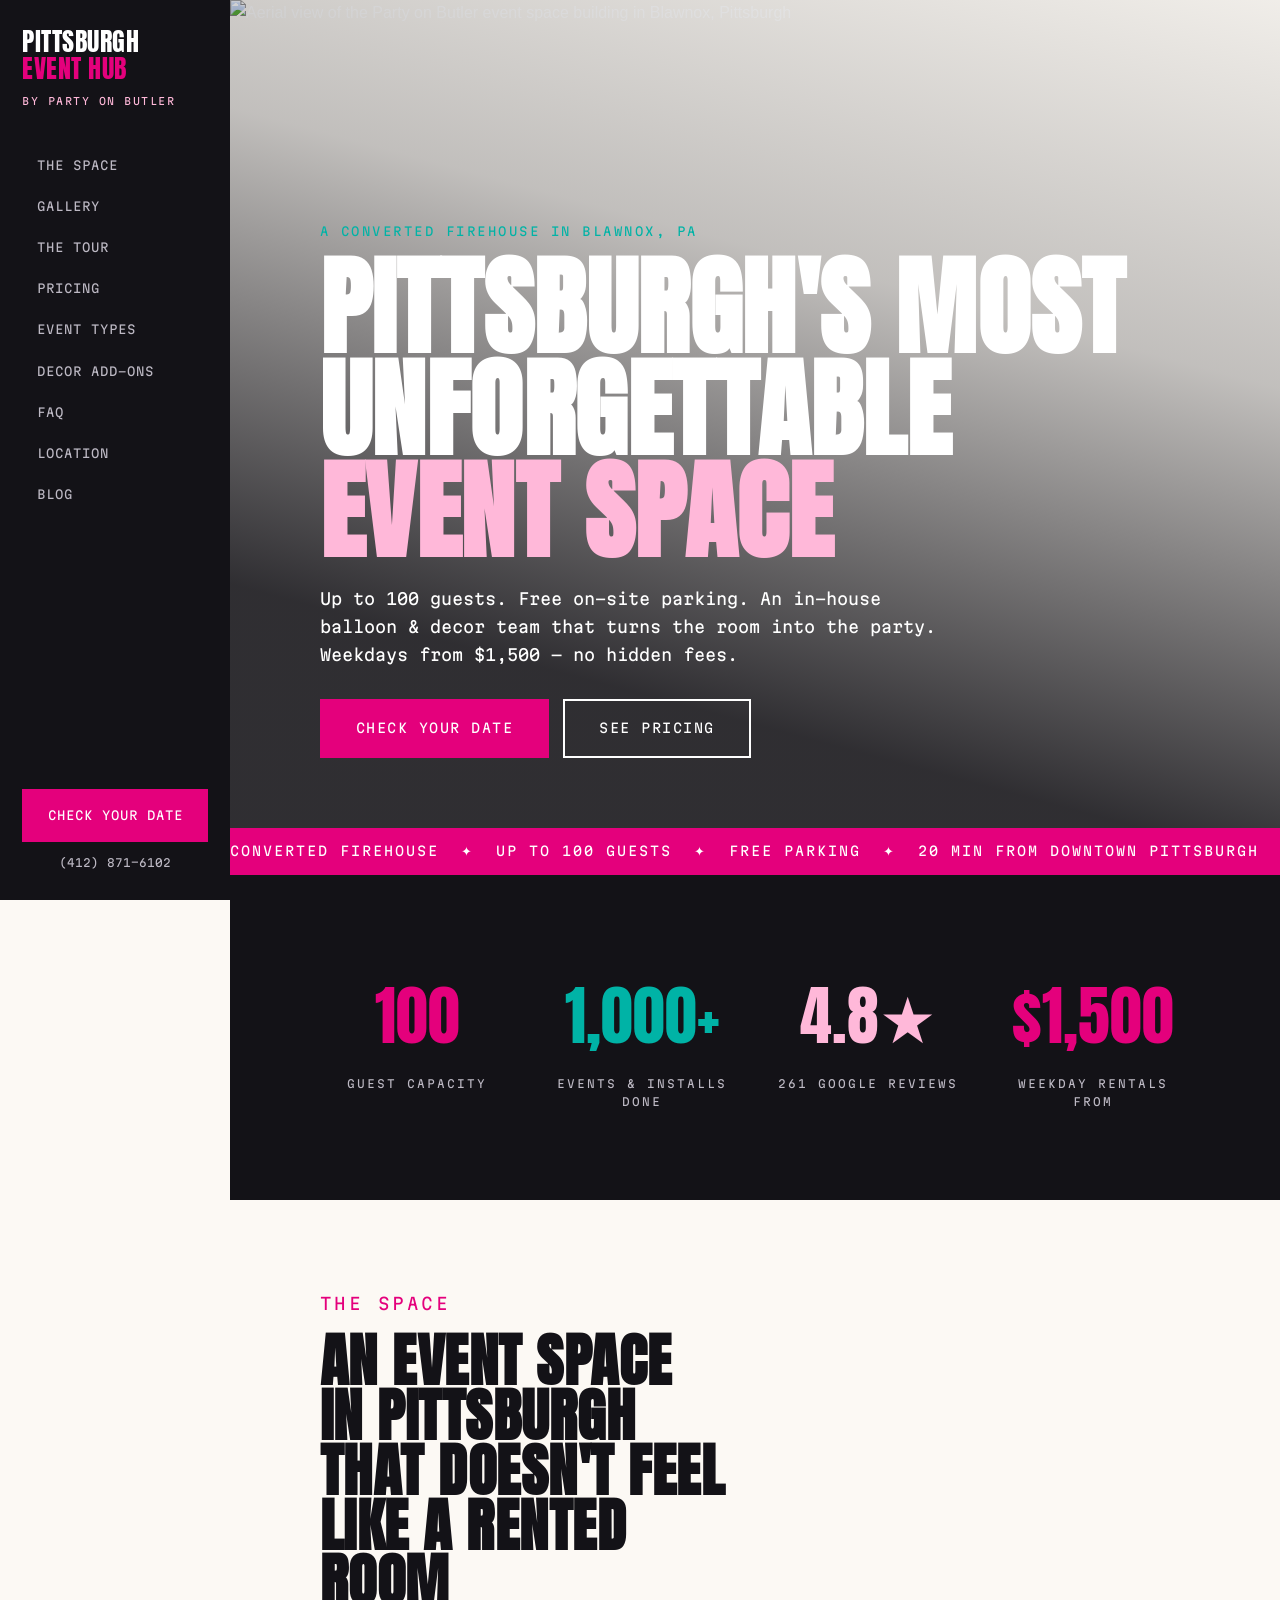
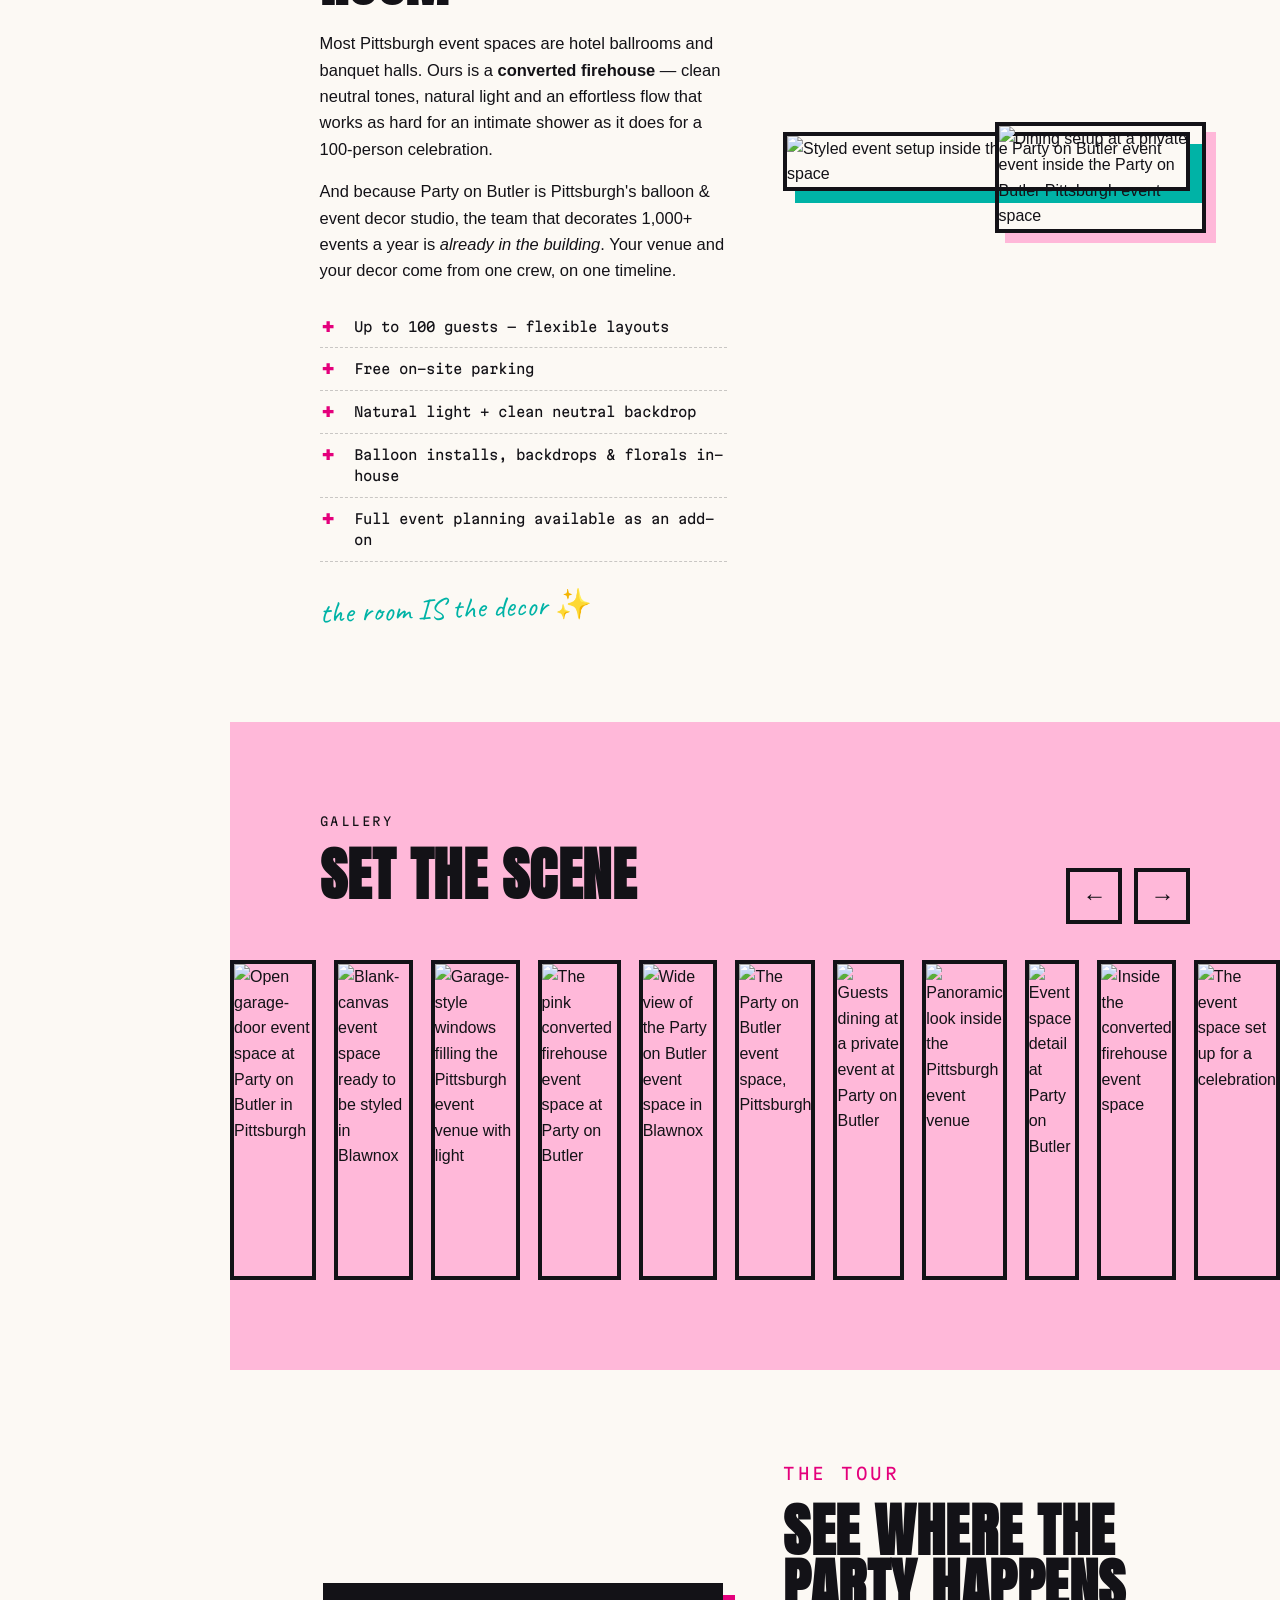
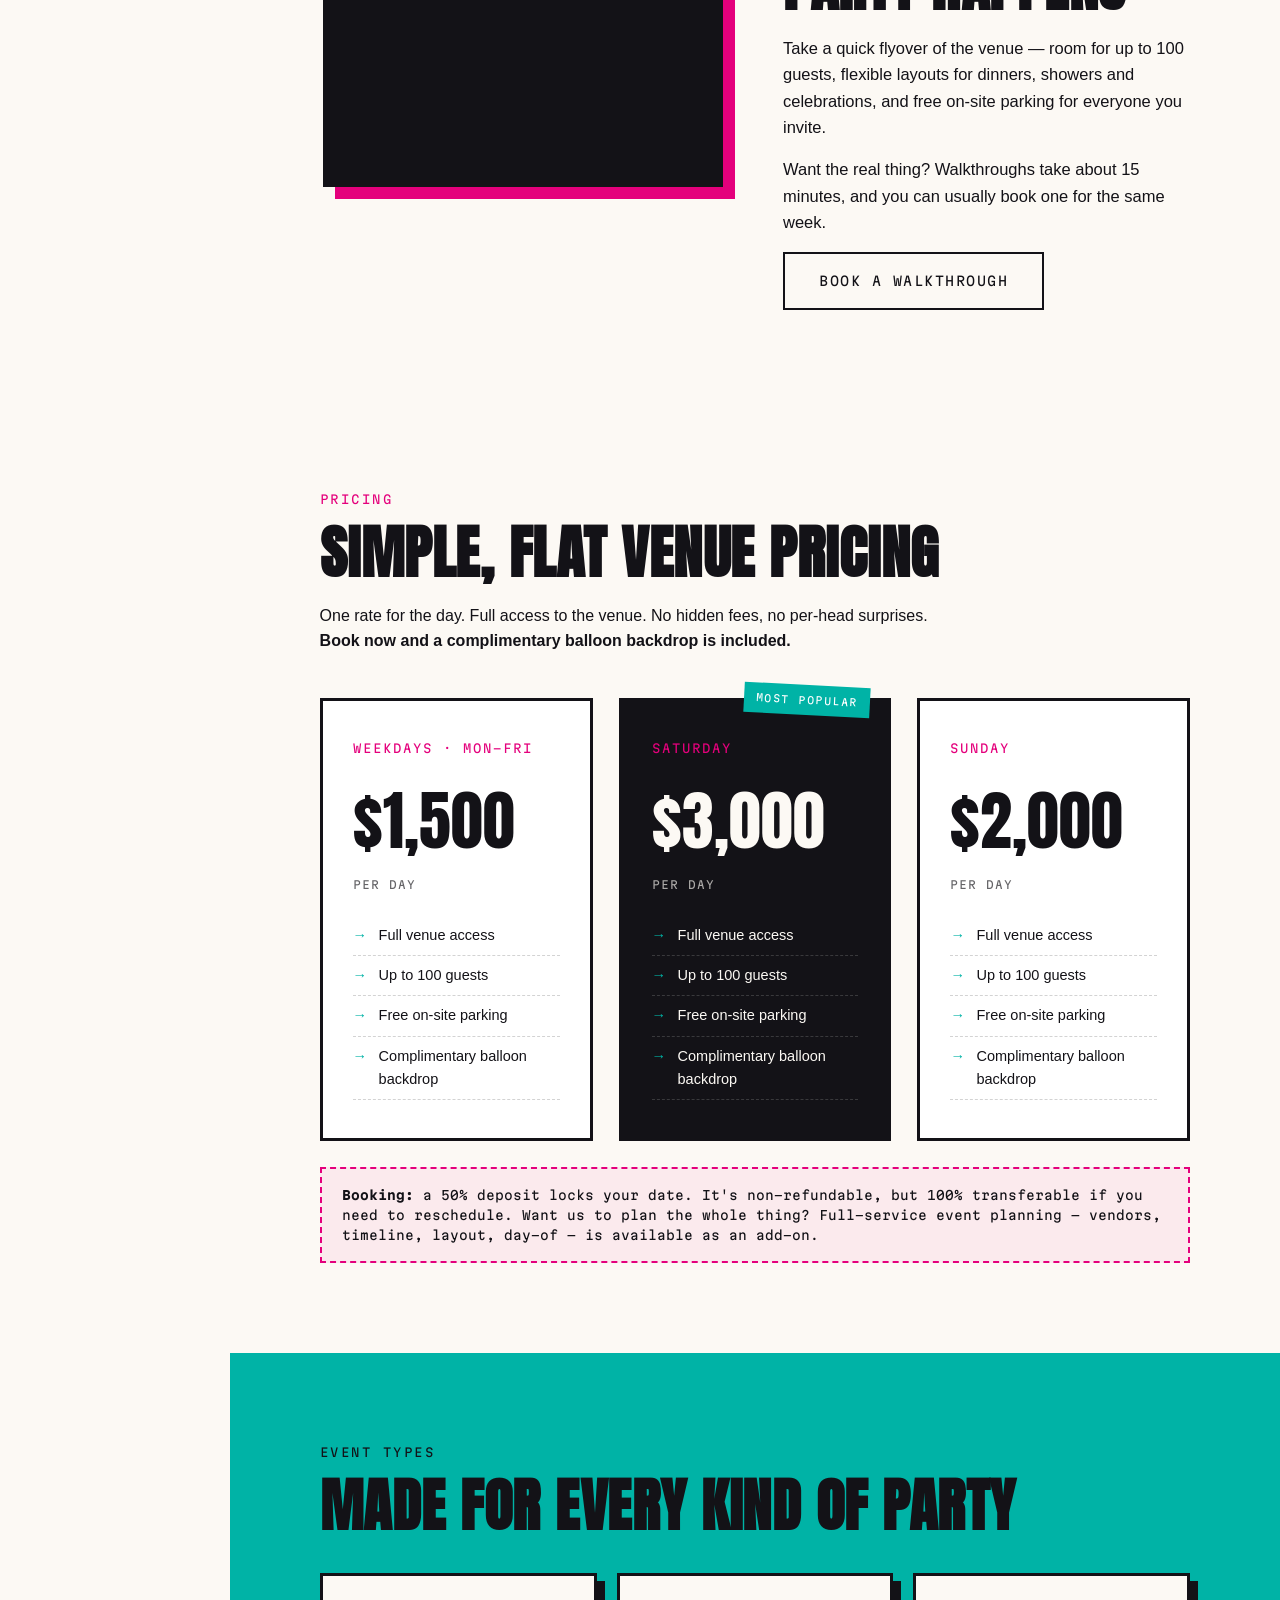
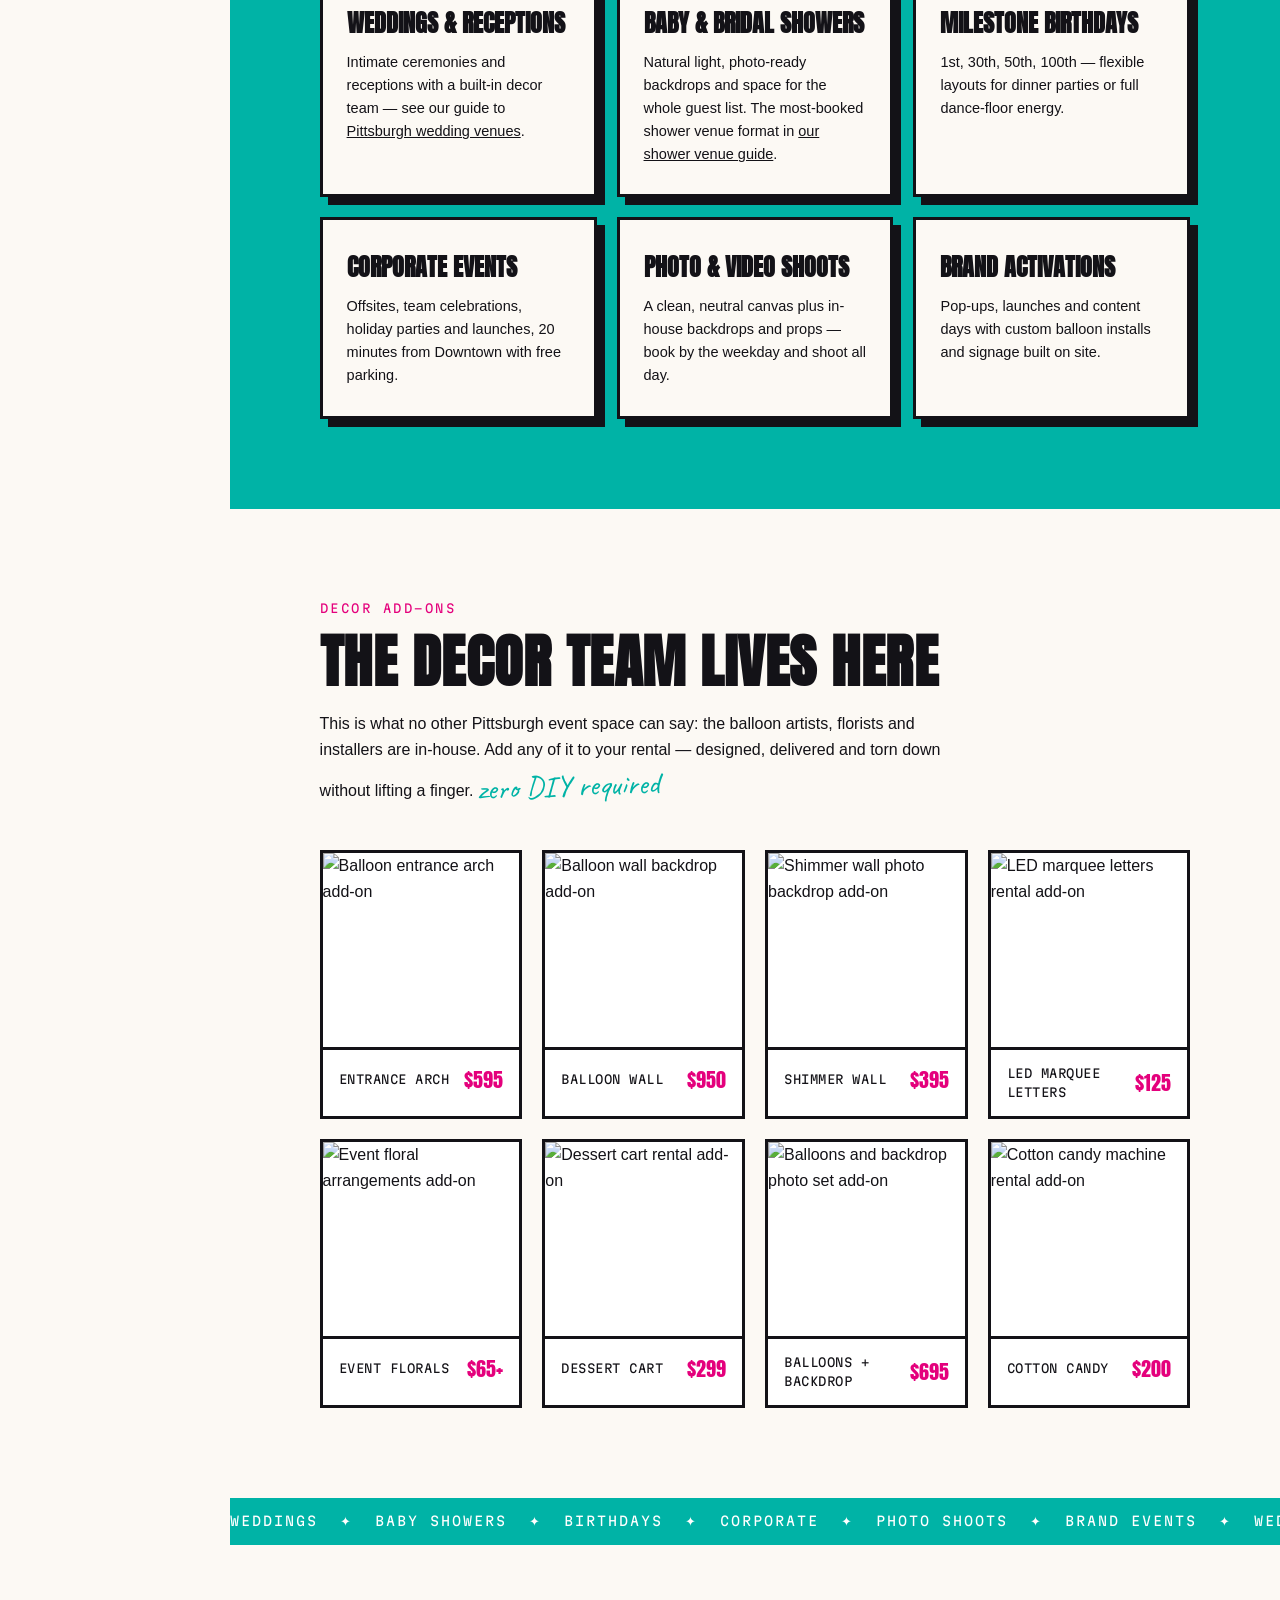
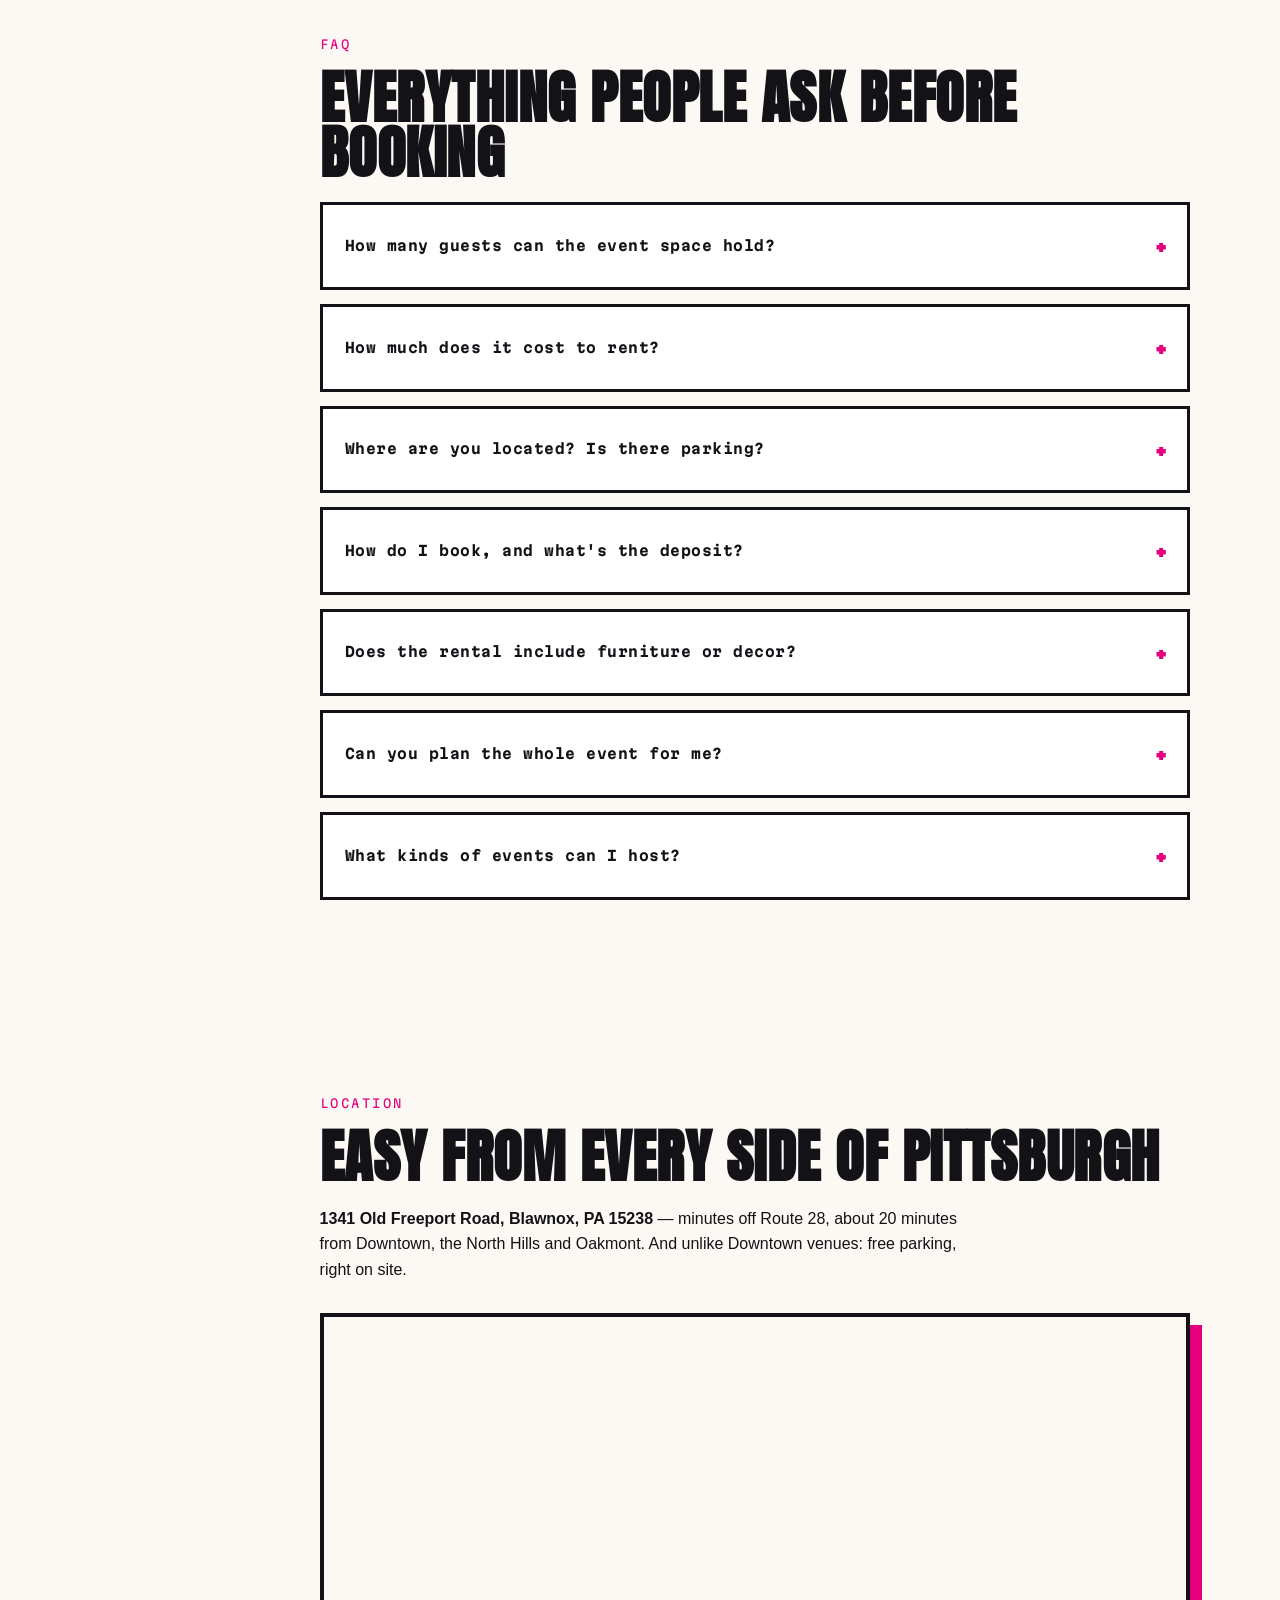
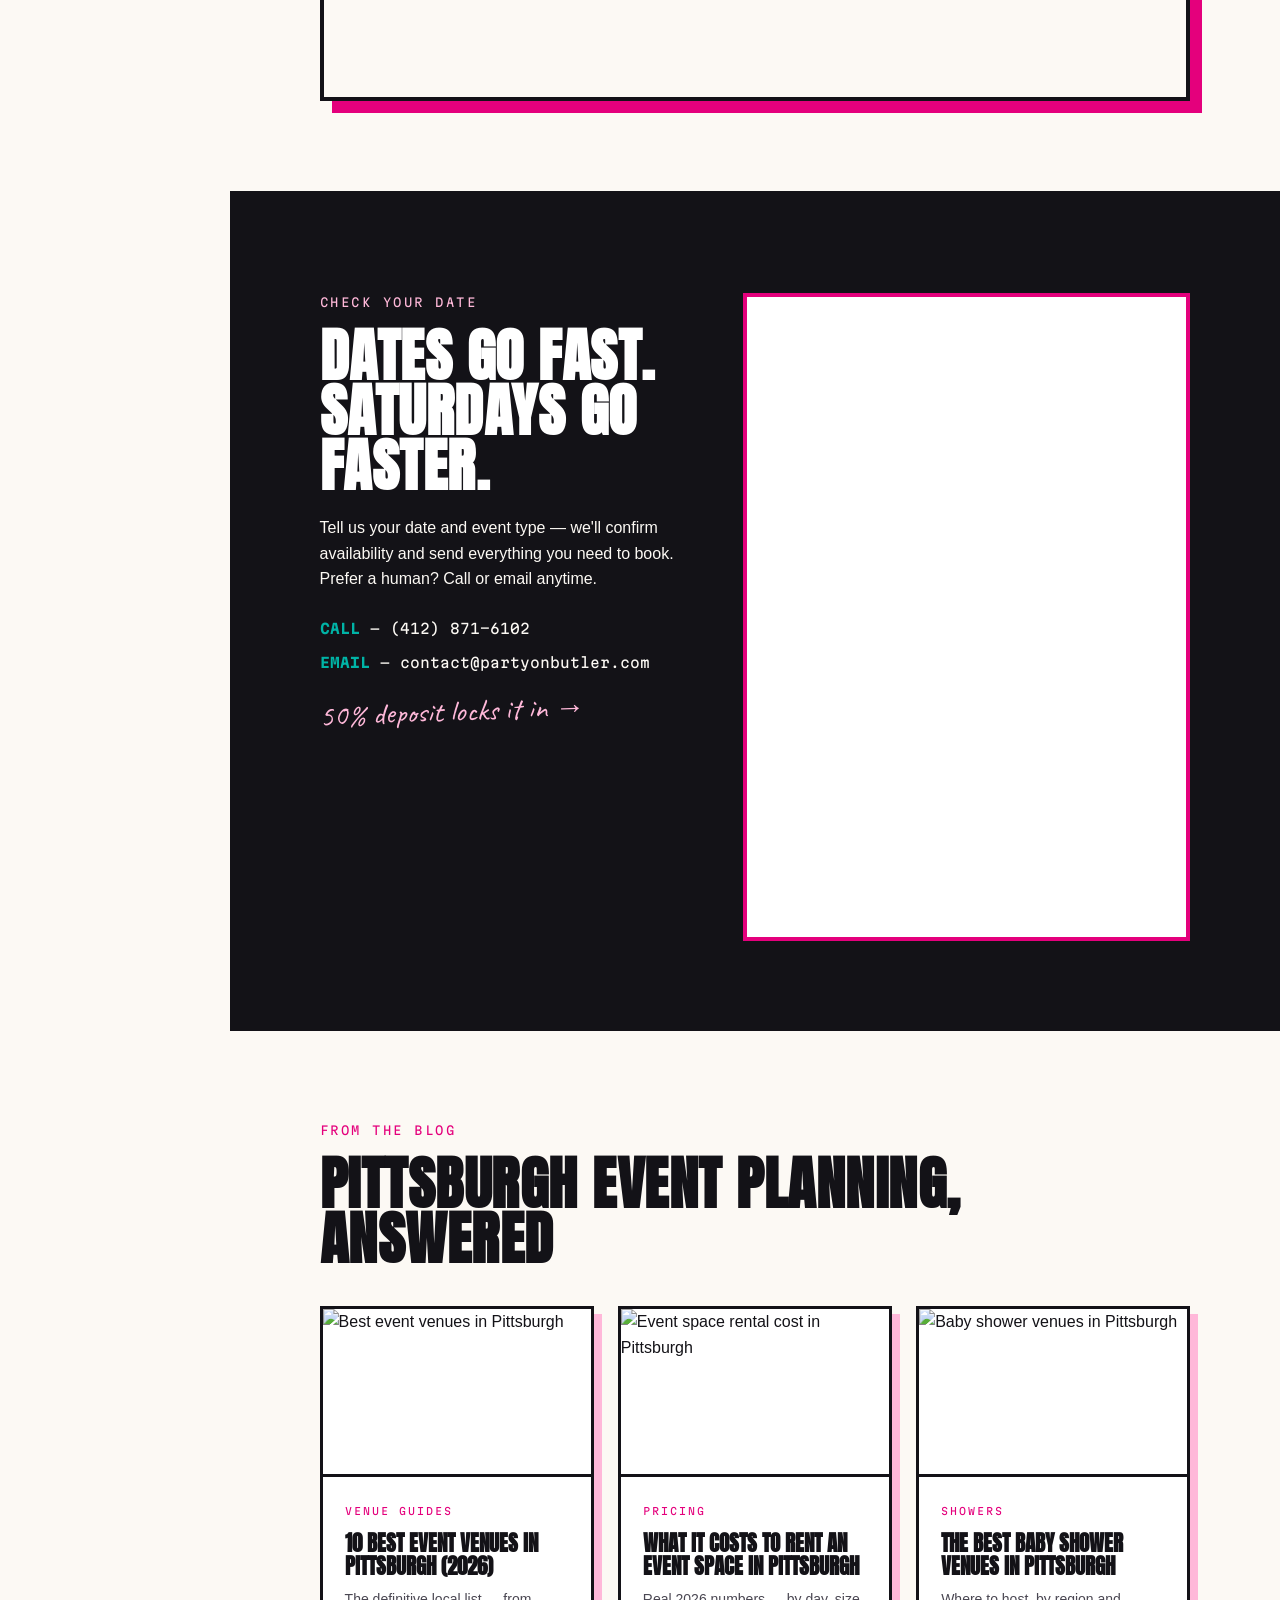
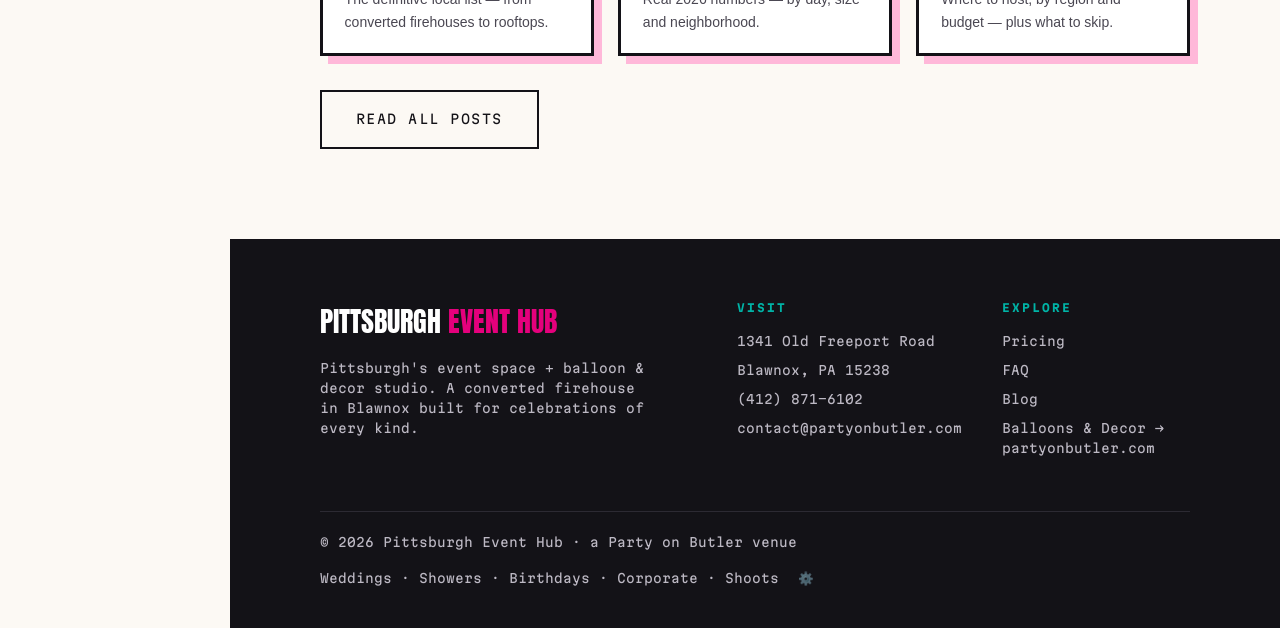
==== index.html @ 44a59ce0 "Rebrand site as Pittsburgh Event Hub; fix footer hidden under fixed sidebar Co-Authored-By: Claude F" ====
<!DOCTYPE html>
<html lang="en">
<head>
<meta charset="utf-8">
<!-- Google tag (gtag.js) -->
<script async src="https://www.googletagmanager.com/gtag/js?id=G-NXHDX7DC2D"></script>
<script>
  window.dataLayer = window.dataLayer || [];
  function gtag(){dataLayer.push(arguments);}
  gtag('js', new Date());

  gtag('config', 'G-NXHDX7DC2D');
</script>
<meta name="viewport" content="width=device-width,initial-scale=1">
<title>Pittsburgh Event Space | Converted Firehouse Venue — Pittsburgh Event Hub</title>
<meta name="description" content="Rent Pittsburgh's most unique event space — a converted firehouse in Blawnox for up to 100 guests. Free parking, in-house balloon &amp; decor team, from $1,500. Weddings, showers, birthdays &amp; corporate events.">
<link rel="canonical" href="https://www.pittsburgheventhub.com/">
<meta property="og:type" content="website">
<meta property="og:title" content="Pittsburgh Event Space | Converted Firehouse Venue — Pittsburgh Event Hub">
<meta property="og:description" content="A converted firehouse event space just outside Pittsburgh. Up to 100 guests, free parking, in-house decor team. Weekdays from $1,500.">
<meta property="og:url" content="https://www.pittsburgheventhub.com/">
<meta property="og:image" content="https://res.cloudinary.com/dcprxs9do/image/upload/c_crop,ar_1.9,g_xy_center,x_520,y_1000/w_1200,h_630,c_fill,q_auto,f_jpg/v1785540774/out_1_aerial_building_nkp8zr.png">
<link rel="preconnect" href="https://fonts.googleapis.com">
<link rel="preconnect" href="https://fonts.gstatic.com" crossorigin>
<link href="https://fonts.googleapis.com/css2?family=Anton&family=Caveat:wght@600&family=Martian+Mono:wght@400;700&display=swap" rel="stylesheet">
<link rel="stylesheet" href="styles.css">
<script type="application/ld+json">
{
  "@context": "https://schema.org",
  "@type": "EventVenue",
  "name": "Party on Butler Event Space",
  "description": "A converted firehouse event space in Blawnox, PA, just outside Pittsburgh. Hosts up to 100 guests for weddings, showers, birthdays, corporate events, photo shoots and brand activations, with an in-house balloon and event decor team.",
  "url": "https://www.pittsburgheventhub.com/",
  "image": "https://res.cloudinary.com/dcprxs9do/image/upload/w_1200,q_auto,f_jpg/v1785540774/out_1_aerial_building_nkp8zr.png",
  "telephone": "+1-412-871-6102",
  "email": "contact@partyonbutler.com",
  "priceRange": "$1,500–$3,000",
  "maximumAttendeeCapacity": 100,
  "address": {
    "@type": "PostalAddress",
    "streetAddress": "1341 Old Freeport Road",
    "addressLocality": "Blawnox",
    "addressRegion": "PA",
    "postalCode": "15238",
    "addressCountry": "US"
  },
  "areaServed": "Pittsburgh, PA",
  "amenityFeature": [
    {"@type": "LocationFeatureSpecification", "name": "Free on-site parking", "value": true},
    {"@type": "LocationFeatureSpecification", "name": "In-house balloon & event decor", "value": true},
    {"@type": "LocationFeatureSpecification", "name": "Event planning services", "value": true}
  ],
  "parentOrganization": {
    "@type": "Organization",
    "name": "Party on Butler",
    "url": "https://www.partyonbutler.com"
  }
}
</script>
<script type="application/ld+json">
{
  "@context": "https://schema.org",
  "@type": "FAQPage",
  "mainEntity": [
    {"@type": "Question", "name": "How many guests can the event space hold?", "acceptedAnswer": {"@type": "Answer", "text": "The space comfortably hosts up to 100 guests, depending on your layout and event style — seated dinners, cocktail-style receptions, showers and workshops all fit differently."}},
    {"@type": "Question", "name": "How much does it cost to rent the event space?", "acceptedAnswer": {"@type": "Answer", "text": "Rental rates are $3,000 for Saturdays, $2,000 for Sundays and $1,500 for weekdays (Monday–Friday). Rates include full access to the venue with no hidden fees, and booking now includes a complimentary balloon backdrop."}},
    {"@type": "Question", "name": "Where is the event space located?", "acceptedAnswer": {"@type": "Answer", "text": "1341 Old Freeport Road, Blawnox, PA — a converted firehouse about 20 minutes from Downtown Pittsburgh, with free on-site parking."}},
    {"@type": "Question", "name": "Is parking available?", "acceptedAnswer": {"@type": "Answer", "text": "Yes — free on-site parking is included with every rental."}},
    {"@type": "Question", "name": "How do I book, and what deposit is required?", "acceptedAnswer": {"@type": "Answer", "text": "A 50% deposit secures your date. The deposit is non-refundable but fully transferable if you need to reschedule. Call (412) 871-6102 or email contact@partyonbutler.com to check availability."}},
    {"@type": "Question", "name": "Does the rental include furniture or decor?", "acceptedAnswer": {"@type": "Answer", "text": "The rental includes the venue itself. Furniture isn't included, but we can recommend trusted rental companies or coordinate everything through our event planning add-on. Balloon installations, marquee letters, backdrops and florals are all available in-house."}},
    {"@type": "Question", "name": "What kinds of events can I host?", "acceptedAnswer": {"@type": "Answer", "text": "Weddings, baby and bridal showers, milestone birthdays, corporate gatherings, photo shoots, brand activations and more. If you have something different in mind, ask — the space is built to be flexible."}}
  ]
}
</script>
</head>
<body>

<div class="top-bar">
  <a class="logo" href="./">PITTSBURGH <em>EVENT HUB</em></a>
  <a class="call" href="tel:+14128716102">Call to Book</a>
</div>

<nav class="side-nav" aria-label="Main">
  <a class="logo" href="./">PITTSBURGH<br><em>EVENT HUB</em></a>
  <div class="tag">by Party on Butler</div>
  <ul>
    <li><a href="#space">The Space</a></li>
    <li><a href="#gallery">Gallery</a></li>
    <li><a href="#tour">The Tour</a></li>
    <li><a href="#pricing">Pricing</a></li>
    <li><a href="#events">Event Types</a></li>
    <li><a href="#decor">Decor Add-Ons</a></li>
    <li><a href="#faq">FAQ</a></li>
    <li><a href="#location">Location</a></li>
    <li><a href="blog/">Blog</a></li>
  </ul>
  <a class="nav-cta" href="#book">Check Your Date</a>
  <a class="nav-phone" href="tel:+14128716102">(412) 871-6102</a>
</nav>

<main>

<header class="hero">
  <img class="bg" src="https://res.cloudinary.com/dcprxs9do/image/upload/c_crop,ar_1.8,g_xy_center,x_520,y_1000/w_1800,q_auto,f_auto/v1785540774/out_1_aerial_building_nkp8zr.png" alt="Aerial view of the Party on Butler event space building in Blawnox, Pittsburgh" fetchpriority="high">
  <div class="hero-inner">
    <p class="eyebrow" style="color:var(--teal)">A converted firehouse in Blawnox, PA</p>
    <h1>Pittsburgh's Most<br>Unforgettable <span class="accent">Event&nbsp;Space</span></h1>
    <p class="sub">Up to 100 guests. Free on-site parking. An in-house balloon &amp; decor team that turns the room into the party. Weekdays from $1,500 — no hidden fees.</p>
    <div class="btns">
      <a class="btn btn-solid" href="#book">Check Your Date</a>
      <a class="btn btn-ghost" href="#pricing">See Pricing</a>
    </div>
  </div>
</header>

<div class="marquee" aria-hidden="true"><div class="marquee-track">
  CONVERTED FIREHOUSE&nbsp;&nbsp;✦&nbsp;&nbsp;UP TO 100 GUESTS&nbsp;&nbsp;✦&nbsp;&nbsp;FREE PARKING&nbsp;&nbsp;✦&nbsp;&nbsp;20 MIN FROM DOWNTOWN PITTSBURGH&nbsp;&nbsp;✦&nbsp;&nbsp;IN-HOUSE DECOR TEAM&nbsp;&nbsp;✦&nbsp;&nbsp;CONVERTED FIREHOUSE&nbsp;&nbsp;✦&nbsp;&nbsp;UP TO 100 GUESTS&nbsp;&nbsp;✦&nbsp;&nbsp;FREE PARKING&nbsp;&nbsp;✦&nbsp;&nbsp;20 MIN FROM DOWNTOWN PITTSBURGH&nbsp;&nbsp;✦&nbsp;&nbsp;IN-HOUSE DECOR TEAM&nbsp;&nbsp;✦&nbsp;&nbsp;
</div></div>

<section class="stats">
  <div class="reveal"><div class="num" data-count="100">0</div><div class="lbl">Guest Capacity</div></div>
  <div class="reveal"><div class="num teal" data-count="1000" data-suffix="+">0</div><div class="lbl">Events &amp; Installs Done</div></div>
  <div class="reveal"><div class="num pink">4.8★</div><div class="lbl">261 Google Reviews</div></div>
  <div class="reveal"><div class="num" data-count="1500" data-prefix="$">0</div><div class="lbl">Weekday Rentals From</div></div>
</section>

<section id="space">
  <div class="split">
    <div class="reveal">
      <p class="eyebrow">The Space</p>
      <h2>An Event Space in Pittsburgh That Doesn't Feel Like a Rented Room</h2>
      <p>Most Pittsburgh event spaces are hotel ballrooms and banquet halls. Ours is a <strong>converted firehouse</strong> — clean neutral tones, natural light and an effortless flow that works as hard for an intimate shower as it does for a 100-person celebration.</p>
      <p>And because Party on Butler is Pittsburgh's balloon &amp; event decor studio, the team that decorates 1,000+ events a year is <em>already in the building</em>. Your venue and your decor come from one crew, on one timeline.</p>
      <ul class="checklist">
        <li>Up to 100 guests — flexible layouts</li>
        <li>Free on-site parking</li>
        <li>Natural light + clean neutral backdrop</li>
        <li>Balloon installs, backdrops &amp; florals in-house</li>
        <li>Full event planning available as an add-on</li>
      </ul>
      <span class="hand">the room IS the decor ✨</span>
    </div>
    <div class="photo-stack reveal">
      <img src="https://res.cloudinary.com/dcprxs9do/image/upload/w_900,q_auto,f_auto/v1785550901/SaveClip.App_722489575_18116804957307889_2107972331801610019_n_1_z56qyh.jpg" alt="Styled event setup inside the Party on Butler event space" loading="lazy">
      <img class="overlap" src="https://res.cloudinary.com/dcprxs9do/image/upload/w_600,q_auto,f_auto/v1785540828/out_7_event_dining_bhxjhk.png" alt="Dining setup at a private event inside the Party on Butler Pittsburgh event space" loading="lazy">
    </div>
  </div>
</section>

<section id="gallery" class="gallery">
  <div class="head">
    <div>
      <p class="eyebrow" style="color:var(--ink)">Gallery</p>
      <h2>Set the Scene</h2>
    </div>
    <div class="rail-nav">
      <button class="rail-btn rail-prev" aria-label="Previous photos">&#8592;</button>
      <button class="rail-btn rail-next" aria-label="Next photos">&#8594;</button>
    </div>
  </div>
  <div class="rail" aria-label="Photo gallery">
    <div class="rail-track">
      <img src="https://res.cloudinary.com/dcprxs9do/image/upload/h_400,q_auto,f_auto/v1785540747/out_2_garage_empty_xnjjnv.png" alt="Open garage-door event space at Party on Butler in Pittsburgh">
      <img src="https://res.cloudinary.com/dcprxs9do/image/upload/h_400,q_auto,f_auto/v1785540745/out_3_garage_empty_vwrc87.png" alt="Blank-canvas event space ready to be styled in Blawnox">
      <img src="https://res.cloudinary.com/dcprxs9do/image/upload/h_400,q_auto,f_auto/v1785540825/out_5_garage_windows_nowhite_bsfh4t.png" alt="Garage-style windows filling the Pittsburgh event venue with light">
      <img src="https://res.cloudinary.com/dcprxs9do/image/upload/h_400,q_auto,f_auto/v1785540826/out_4_exterior_pink_nowhite_rmek1l.png" alt="The pink converted firehouse event space at Party on Butler">
      <img src="https://res.cloudinary.com/dcprxs9do/image/upload/h_400,q_auto,f_auto/4_kcnlig.png" alt="Wide view of the Party on Butler event space in Blawnox" loading="lazy">
      <img src="https://res.cloudinary.com/dcprxs9do/image/upload/h_400,q_auto,f_auto/12_kpnhlj.png" alt="The Party on Butler event space, Pittsburgh" loading="lazy">
      <img src="https://res.cloudinary.com/dcprxs9do/image/upload/h_400,q_auto,f_auto/out_8_event_dining_fauy1c.png" alt="Guests dining at a private event at Party on Butler" loading="lazy">
      <img src="https://res.cloudinary.com/dcprxs9do/image/upload/h_400,q_auto,f_auto/3_k9eebt.png" alt="Panoramic look inside the Pittsburgh event venue" loading="lazy">
      <img src="https://res.cloudinary.com/dcprxs9do/image/upload/h_400,q_auto,f_auto/8_b73vvn.png" alt="Event space detail at Party on Butler" loading="lazy">
      <img src="https://res.cloudinary.com/dcprxs9do/image/upload/h_400,q_auto,f_auto/11_winj4v.png" alt="Inside the converted firehouse event space" loading="lazy">
      <img src="https://res.cloudinary.com/dcprxs9do/image/upload/h_400,q_auto,f_auto/7_zpsh6l.png" alt="The event space set up for a celebration" loading="lazy">
    </div>
  </div>
</section>

<section id="tour">
  <div class="split">
    <div class="tour-media reveal">
      <video src="https://res.cloudinary.com/dcprxs9do/video/upload/w_720,q_auto/Drone_Shot_POB_Event_Space_uoyxwt.mp4" poster="https://res.cloudinary.com/dcprxs9do/video/upload/so_0,w_720/Drone_Shot_POB_Event_Space_uoyxwt.jpg" autoplay muted loop playsinline aria-label="Drone flyover tour of the Party on Butler event space"></video>
    </div>
    <div class="reveal">
      <p class="eyebrow">The Tour</p>
      <h2>See Where the Party Happens</h2>
      <p>Take a quick flyover of the venue — room for up to 100 guests, flexible layouts for dinners, showers and celebrations, and free on-site parking for everyone you invite.</p>
      <p>Want the real thing? Walkthroughs take about 15 minutes, and you can usually book one for the same week.</p>
      <a class="btn" href="#book">Book a Walkthrough</a>
    </div>
  </div>
</section>

<section id="pricing">
  <p class="eyebrow">Pricing</p>
  <h2>Simple, Flat Venue Pricing</h2>
  <p style="max-width:640px">One rate for the day. Full access to the venue. No hidden fees, no per-head surprises. <strong>Book now and a complimentary balloon backdrop is included.</strong></p>
  <div class="pricing-grid">
    <div class="price-card reveal">
      <div class="day">Weekdays · Mon–Fri</div>
      <div class="price">$1,500</div>
      <div class="per">per day</div>
      <ul>
        <li>Full venue access</li>
        <li>Up to 100 guests</li>
        <li>Free on-site parking</li>
        <li>Complimentary balloon backdrop</li>
      </ul>
    </div>
    <div class="price-card featured reveal">
      <div class="badge">Most Popular</div>
      <div class="day">Saturday</div>
      <div class="price">$3,000</div>
      <div class="per">per day</div>
      <ul>
        <li>Full venue access</li>
        <li>Up to 100 guests</li>
        <li>Free on-site parking</li>
        <li>Complimentary balloon backdrop</li>
      </ul>
    </div>
    <div class="price-card reveal">
      <div class="day">Sunday</div>
      <div class="price">$2,000</div>
      <div class="per">per day</div>
      <ul>
        <li>Full venue access</li>
        <li>Up to 100 guests</li>
        <li>Free on-site parking</li>
        <li>Complimentary balloon backdrop</li>
      </ul>
    </div>
  </div>
  <p class="deposit-note"><strong>Booking:</strong> a 50% deposit locks your date. It's non-refundable, but 100% transferable if you need to reschedule. Want us to plan the whole thing? Full-service event planning — vendors, timeline, layout, day-of — is available as an add-on.</p>
</section>

<section id="events" class="types">
  <p class="eyebrow">Event Types</p>
  <h2>Made for Every Kind of Party</h2>
  <div class="type-grid">
    <div class="type-card reveal"><h3>Weddings &amp; Receptions</h3><p>Intimate ceremonies and receptions with a built-in decor team — see our guide to <a href="blog/wedding-venues-pittsburgh.html">Pittsburgh wedding venues</a>.</p></div>
    <div class="type-card reveal"><h3>Baby &amp; Bridal Showers</h3><p>Natural light, photo-ready backdrops and space for the whole guest list. The most-booked shower venue format in <a href="blog/baby-shower-venues-pittsburgh.html">our shower venue guide</a>.</p></div>
    <div class="type-card reveal"><h3>Milestone Birthdays</h3><p>1st, 30th, 50th, 100th — flexible layouts for dinner parties or full dance-floor energy.</p></div>
    <div class="type-card reveal"><h3>Corporate Events</h3><p>Offsites, team celebrations, holiday parties and launches, 20 minutes from Downtown with free parking.</p></div>
    <div class="type-card reveal"><h3>Photo &amp; Video Shoots</h3><p>A clean, neutral canvas plus in-house backdrops and props — book by the weekday and shoot all day.</p></div>
    <div class="type-card reveal"><h3>Brand Activations</h3><p>Pop-ups, launches and content days with custom balloon installs and signage built on site.</p></div>
  </div>
</section>

<section id="decor">
  <p class="eyebrow">Decor Add-Ons</p>
  <h2>The Decor Team Lives Here</h2>
  <p style="max-width:660px">This is what no other Pittsburgh event space can say: the balloon artists, florists and installers are in-house. Add any of it to your rental — designed, delivered and torn down without lifting a finger. <span class="hand">zero DIY required</span></p>
  <div class="decor-grid">
    <div class="decor-card reveal"><img src="https://res.cloudinary.com/dcprxs9do/image/upload/w_500,h_500,c_fill,q_auto,f_auto/v1776452149/005502_x9y618.jpg" alt="Balloon entrance arch add-on" loading="lazy"><div class="meta"><span class="name">Entrance Arch</span><span class="price">$595</span></div></div>
    <div class="decor-card reveal"><img src="https://res.cloudinary.com/dcprxs9do/image/upload/w_500,h_500,c_fill,q_auto,f_auto/v1780063498/pob_products/oxkvzlafoe0krol6zopp.webp" alt="Balloon wall backdrop add-on" loading="lazy"><div class="meta"><span class="name">Balloon Wall</span><span class="price">$950</span></div></div>
    <div class="decor-card reveal"><img src="https://res.cloudinary.com/dcprxs9do/image/upload/w_500,h_500,c_fill,q_auto,f_auto/v1781481337/pob_products/yhhxeqdzsivmyscjdss8.jpg" alt="Shimmer wall photo backdrop add-on" loading="lazy"><div class="meta"><span class="name">Shimmer Wall</span><span class="price">$395</span></div></div>
    <div class="decor-card reveal"><img src="https://res.cloudinary.com/dcprxs9do/image/upload/w_500,h_500,c_fill,q_auto,f_auto/v1779462824/pob_products/kkwq9lkjjbigmlpjrffg.png" alt="LED marquee letters rental add-on" loading="lazy"><div class="meta"><span class="name">LED Marquee Letters</span><span class="price">$125</span></div></div>
    <div class="decor-card reveal"><img src="https://res.cloudinary.com/dcprxs9do/image/upload/w_500,h_500,c_fill,q_auto,f_auto/v1776452086/005471_zun7y4.jpg" alt="Event floral arrangements add-on" loading="lazy"><div class="meta"><span class="name">Event Florals</span><span class="price">$65+</span></div></div>
    <div class="decor-card reveal"><img src="https://res.cloudinary.com/dcprxs9do/image/upload/w_500,h_500,c_fill,q_auto,f_auto/v1779202818/pob_products/c6ji0menkttryhmpmhdi.png" alt="Dessert cart rental add-on" loading="lazy"><div class="meta"><span class="name">Dessert Cart</span><span class="price">$299</span></div></div>
    <div class="decor-card reveal"><img src="https://res.cloudinary.com/dcprxs9do/image/upload/w_500,h_500,c_fill,q_auto,f_auto/v1779452851/pob_products/xuanlcttt2xoqcyu6pgk.png" alt="Balloons and backdrop photo set add-on" loading="lazy"><div class="meta"><span class="name">Balloons + Backdrop</span><span class="price">$695</span></div></div>
    <div class="decor-card reveal"><img src="https://res.cloudinary.com/dcprxs9do/image/upload/w_500,h_500,c_fill,q_auto,f_auto/v1780057095/pob_products/x9mqia3l89pjtbbhi1yg.jpg" alt="Cotton candy machine rental add-on" loading="lazy"><div class="meta"><span class="name">Cotton Candy</span><span class="price">$200</span></div></div>
  </div>
</section>

<div class="marquee teal" aria-hidden="true"><div class="marquee-track">
  WEDDINGS&nbsp;&nbsp;✦&nbsp;&nbsp;BABY SHOWERS&nbsp;&nbsp;✦&nbsp;&nbsp;BIRTHDAYS&nbsp;&nbsp;✦&nbsp;&nbsp;CORPORATE&nbsp;&nbsp;✦&nbsp;&nbsp;PHOTO SHOOTS&nbsp;&nbsp;✦&nbsp;&nbsp;BRAND EVENTS&nbsp;&nbsp;✦&nbsp;&nbsp;WEDDINGS&nbsp;&nbsp;✦&nbsp;&nbsp;BABY SHOWERS&nbsp;&nbsp;✦&nbsp;&nbsp;BIRTHDAYS&nbsp;&nbsp;✦&nbsp;&nbsp;CORPORATE&nbsp;&nbsp;✦&nbsp;&nbsp;PHOTO SHOOTS&nbsp;&nbsp;✦&nbsp;&nbsp;BRAND EVENTS&nbsp;&nbsp;✦&nbsp;&nbsp;
</div></div>

<section id="faq" class="faq">
  <p class="eyebrow">FAQ</p>
  <h2>Everything People Ask Before Booking</h2>
  <details>
    <summary>How many guests can the event space hold?</summary>
    <div class="a">Up to <strong>100 guests</strong>, depending on your layout — seated dinners, cocktail-style receptions, showers and workshops all fit differently. Tell us your headcount and we'll suggest a layout.</div>
  </details>
  <details>
    <summary>How much does it cost to rent?</summary>
    <div class="a"><strong>$3,000 Saturdays · $2,000 Sundays · $1,500 weekdays (Mon–Fri).</strong> That's full access to the venue with no hidden fees — and right now booking includes a complimentary balloon backdrop. Full breakdown in our <a href="blog/event-space-rental-cost-pittsburgh.html">Pittsburgh event space cost guide</a>.</div>
  </details>
  <details>
    <summary>Where are you located? Is there parking?</summary>
    <div class="a">1341 Old Freeport Road, Blawnox, PA — a converted firehouse about 20 minutes from Downtown Pittsburgh. <strong>Free on-site parking</strong> is included, which almost no in-city venue can offer.</div>
  </details>
  <details>
    <summary>How do I book, and what's the deposit?</summary>
    <div class="a">A <strong>50% deposit</strong> secures your date. It's non-refundable but <strong>fully transferable</strong> if you need to reschedule. Call <a href="tel:+14128716102">(412) 871-6102</a> or email <a href="mailto:contact@partyonbutler.com">contact@partyonbutler.com</a>.</div>
  </details>
  <details>
    <summary>Does the rental include furniture or decor?</summary>
    <div class="a">The rental covers the venue itself. Furniture isn't included — we'll recommend trusted rental partners or handle it through our planning add-on. Decor is our superpower: balloon installations, backdrops, marquee letters and florals are all made in-house.</div>
  </details>
  <details>
    <summary>Can you plan the whole event for me?</summary>
    <div class="a">Yes. Full-service event planning is available as an add-on — vendor coordination, timeline, layout design and day-of logistics, run by the team that's produced 1,000+ Pittsburgh events.</div>
  </details>
  <details>
    <summary>What kinds of events can I host?</summary>
    <div class="a">Weddings, baby and bridal showers, milestone birthdays, corporate gatherings, photo shoots, brand activations and more. If it's a celebration, it fits.</div>
  </details>
</section>

<section id="location">
  <p class="eyebrow">Location</p>
  <h2>Easy From Every Side of Pittsburgh</h2>
  <p style="max-width:640px"><strong>1341 Old Freeport Road, Blawnox, PA 15238</strong> — minutes off Route 28, about 20 minutes from Downtown, the North Hills and Oakmont. And unlike Downtown venues: free parking, right on site.</p>
  <div class="map-wrap reveal">
    <iframe title="Map to Party on Butler event space, 1341 Old Freeport Road, Blawnox PA" src="https://maps.google.com/maps?q=1341%20Old%20Freeport%20Road%2C%20Blawnox%2C%20PA%2015238&t=&z=13&ie=UTF8&iwloc=&output=embed" loading="lazy"></iframe>
  </div>
</section>

<section id="book" class="book">
  <div class="book-grid">
    <div>
      <p class="eyebrow">Check Your Date</p>
      <h2 style="color:var(--white)">Dates Go Fast.<br>Saturdays Go Faster.</h2>
      <p style="margin:18px 0 26px">Tell us your date and event type — we'll confirm availability and send everything you need to book. Prefer a human? Call or email anytime.</p>
      <a class="contact-line" href="tel:+14128716102"><strong>CALL</strong> — (412) 871-6102</a>
      <a class="contact-line" href="mailto:contact@partyonbutler.com"><strong>EMAIL</strong> — contact@partyonbutler.com</a>
      <span class="hand" style="color:var(--pink)">50% deposit locks it in →</span>
    </div>
    <div class="form-frame reveal">
      <iframe src="https://api.leadconnectorhq.com/widget/survey/W2bJprgLCnw7SujP8SE6" title="Check availability — Party on Butler event space" loading="lazy"></iframe>
    </div>
  </div>
</section>

<section id="blog-teaser">
  <p class="eyebrow">From the Blog</p>
  <h2>Pittsburgh Event Planning, Answered</h2>
  <div class="blog-grid">
    <a class="post-card reveal" href="blog/best-event-venues-pittsburgh.html">
      <img src="https://res.cloudinary.com/dcprxs9do/image/upload/w_700,h_440,c_fill,q_auto,f_auto/v1776451883/000596_ypqcpa.jpg" alt="Best event venues in Pittsburgh" loading="lazy">
      <div class="pad"><span class="cat">Venue Guides</span><h3>10 Best Event Venues in Pittsburgh (2026)</h3><p>The definitive local list — from converted firehouses to rooftops.</p></div>
    </a>
    <a class="post-card reveal" href="blog/event-space-rental-cost-pittsburgh.html">
      <img src="https://res.cloudinary.com/dcprxs9do/image/upload/w_700,h_440,c_fill,q_auto,f_auto/v1776452013/001185_qtkgnc.jpg" alt="Event space rental cost in Pittsburgh" loading="lazy">
      <div class="pad"><span class="cat">Pricing</span><h3>What It Costs to Rent an Event Space in Pittsburgh</h3><p>Real 2026 numbers — by day, size and neighborhood.</p></div>
    </a>
    <a class="post-card reveal" href="blog/baby-shower-venues-pittsburgh.html">
      <img src="https://res.cloudinary.com/dcprxs9do/image/upload/w_700,h_440,c_fill,q_auto,f_auto/v1776451761/2024-07-05_13.07.43_giuc1j.jpg" alt="Baby shower venues in Pittsburgh" loading="lazy">
      <div class="pad"><span class="cat">Showers</span><h3>The Best Baby Shower Venues in Pittsburgh</h3><p>Where to host, by region and budget — plus what to skip.</p></div>
    </a>
  </div>
  <p style="margin-top:34px"><a class="btn btn-ghost" href="blog/">Read All Posts</a></p>
</section>

<footer>
  <div class="cols">
    <div>
      <div class="brand">PITTSBURGH <em>EVENT HUB</em></div>
      <p style="margin-top:14px;max-width:340px">Pittsburgh's event space + balloon &amp; decor studio. A converted firehouse in Blawnox built for celebrations of every kind.</p>
    </div>
    <div>
      <h4>Visit</h4>
      <ul>
        <li>1341 Old Freeport Road</li>
        <li>Blawnox, PA 15238</li>
        <li><a href="tel:+14128716102">(412) 871-6102</a></li>
        <li><a href="mailto:contact@partyonbutler.com">contact@partyonbutler.com</a></li>
      </ul>
    </div>
    <div>
      <h4>Explore</h4>
      <ul>
        <li><a href="#pricing">Pricing</a></li>
        <li><a href="#faq">FAQ</a></li>
        <li><a href="blog/">Blog</a></li>
        <li><a href="https://www.partyonbutler.com" rel="noopener">Balloons &amp; Decor → partyonbutler.com</a></li>
      </ul>
    </div>
  </div>
  <div class="fine">
    <span>© 2026 Pittsburgh Event Hub · a Party on Butler venue</span>
    <span>Weddings · Showers · Birthdays · Corporate · Shoots <a href="dash" aria-label="Site backend" title="Backend" style="text-decoration:none;opacity:.55;margin-left:10px">⚙️</a></span>
  </div>
</footer>
</main>

<script>
// reveal on scroll
const io=new IntersectionObserver(es=>es.forEach(e=>{if(e.isIntersecting){e.target.classList.add('in');io.unobserve(e.target)}}),{threshold:.15});
document.querySelectorAll('.reveal').forEach(el=>io.observe(el));
// animated counters
const cio=new IntersectionObserver(es=>es.forEach(e=>{
  if(!e.isIntersecting)return;const el=e.target,end=+el.dataset.count,pre=el.dataset.prefix||'',suf=el.dataset.suffix||'';
  const t0=performance.now();(function tick(t){const p=Math.min((t-t0)/1400,1);
  el.textContent=pre+Math.round(end*(1-Math.pow(1-p,3))).toLocaleString()+suf;
  if(p<1)requestAnimationFrame(tick)})(t0);cio.unobserve(el);
}),{threshold:.6});
document.querySelectorAll('[data-count]').forEach(el=>cio.observe(el));
// active nav highlight
const secs=document.querySelectorAll('section[id],header.hero');
const nls=document.querySelectorAll('.side-nav ul a');
const sio=new IntersectionObserver(es=>es.forEach(e=>{if(e.isIntersecting){nls.forEach(a=>a.classList.toggle('active',a.getAttribute('href')==='#'+e.target.id))}}),{rootMargin:'-40% 0px -50% 0px'});
secs.forEach(s=>sio.observe(s));
// gallery arrows
const rail=document.querySelector('.rail');
document.querySelector('.rail-prev').addEventListener('click',()=>rail.scrollBy({left:-rail.clientWidth*.8,behavior:'smooth'}));
document.querySelector('.rail-next').addEventListener('click',()=>rail.scrollBy({left:rail.clientWidth*.8,behavior:'smooth'}));
</script>
</body>
</html>
---- styles.css ----
/* Party on Butler — Pittsburgh Event Space · Big Brand look
   Anton (display) / Martian Mono (labels) / Caveat (accent)
   ink / fuchsia / teal / pink */
:root{
  --ink:#131217;
  --paper:#FCF9F4;
  --fuchsia:#E4007C;
  --teal:#00B3A6;
  --pink:#FFB8D9;
  --white:#FFFFFF;
  --mono:'Martian Mono',ui-monospace,monospace;
  --display:'Anton',Impact,sans-serif;
  --hand:'Caveat',cursive;
  --body:-apple-system,BlinkMacSystemFont,'Segoe UI',Roboto,Helvetica,Arial,sans-serif;
}
*{margin:0;padding:0;box-sizing:border-box}
html{scroll-behavior:smooth}
body{background:var(--paper);color:var(--ink);font-family:var(--body);line-height:1.6}
img{max-width:100%;display:block}
a{color:inherit}

/* ---------- sidebar nav ---------- */
.side-nav{position:fixed;left:0;top:0;bottom:0;width:230px;background:var(--ink);color:var(--paper);display:flex;flex-direction:column;padding:28px 22px;z-index:100}
.side-nav .logo{font-family:var(--display);font-size:26px;line-height:1.05;letter-spacing:.5px;color:var(--white);text-decoration:none}
.side-nav .logo em{font-style:normal;color:var(--fuchsia)}
.side-nav .tag{font-family:var(--mono);font-size:10px;letter-spacing:1.5px;text-transform:uppercase;color:var(--pink);margin-top:10px}
.side-nav ul{list-style:none;margin-top:38px;display:flex;flex-direction:column;gap:4px}
.side-nav ul a{font-family:var(--mono);font-size:12px;letter-spacing:1px;text-transform:uppercase;text-decoration:none;color:#bdb9c4;padding:9px 12px;border-left:3px solid transparent;display:block;transition:all .18s}
.side-nav ul a:hover,.side-nav ul a.active{color:var(--white);border-left-color:var(--fuchsia);background:rgba(228,0,124,.12)}
.side-nav .nav-cta{margin-top:auto;background:var(--fuchsia);color:var(--white);font-family:var(--mono);font-size:12px;letter-spacing:1px;text-transform:uppercase;text-align:center;text-decoration:none;padding:15px 10px;border:2px solid var(--fuchsia);transition:all .18s}
.side-nav .nav-cta:hover{background:transparent;color:var(--fuchsia)}
.side-nav .nav-phone{font-family:var(--mono);font-size:11px;color:#bdb9c4;text-align:center;margin-top:12px;text-decoration:none;display:block}
main{margin-left:230px}

/* mobile top bar */
.top-bar{display:none}
@media(max-width:900px){
  .side-nav{display:none}
  main{margin-left:0}
  .top-bar{display:flex;position:sticky;top:0;z-index:100;background:var(--ink);color:var(--paper);align-items:center;justify-content:space-between;padding:12px 16px}
  .top-bar .logo{font-family:var(--display);font-size:20px;color:var(--white);text-decoration:none}
  .top-bar .logo em{font-style:normal;color:var(--fuchsia)}
  .top-bar a.call{background:var(--fuchsia);color:var(--white);font-family:var(--mono);font-size:11px;letter-spacing:1px;text-transform:uppercase;text-decoration:none;padding:9px 14px}
}

/* ---------- shared bits ---------- */
section{padding:90px 7vw}
.eyebrow{font-family:var(--mono);font-size:12px;letter-spacing:2.5px;text-transform:uppercase;color:var(--fuchsia);margin-bottom:16px}
h1,h2{font-family:var(--display);text-transform:uppercase;line-height:.95;letter-spacing:.5px}
h2{font-size:clamp(34px,4.6vw,58px);margin-bottom:22px}
.hand{font-family:var(--hand);font-size:clamp(22px,2.4vw,30px);color:var(--teal);transform:rotate(-2deg);display:inline-block}
.btn{display:inline-block;font-family:var(--mono);font-size:13px;letter-spacing:1.5px;text-transform:uppercase;text-decoration:none;padding:17px 34px;border:2px solid var(--ink);transition:all .18s}
.btn-solid{background:var(--fuchsia);border-color:var(--fuchsia);color:var(--white)}
.btn-solid:hover{background:var(--ink);border-color:var(--ink)}
.btn-ghost{color:var(--ink)}
.btn-ghost:hover{background:var(--ink);color:var(--paper)}

/* marquee */
.marquee{background:var(--fuchsia);color:var(--white);overflow:hidden;white-space:nowrap;padding:13px 0;font-family:var(--mono);font-size:13px;letter-spacing:2px;text-transform:uppercase}
.marquee-track{display:inline-block;animation:scroll 28s linear infinite}
.marquee.teal{background:var(--teal)}
@keyframes scroll{from{transform:translateX(0)}to{transform:translateX(-50%)}}

/* ---------- hero ---------- */
.hero{position:relative;min-height:92vh;display:flex;align-items:flex-end;padding:0;color:var(--white)}
.hero .bg{position:absolute;inset:0;object-fit:cover;width:100%;height:100%}
.hero::after{content:'';position:absolute;inset:0;background:linear-gradient(15deg,rgba(19,18,23,.88) 22%,rgba(19,18,23,.25) 65%,rgba(19,18,23,.05))}
.hero-inner{position:relative;z-index:2;padding:70px 7vw}
.hero h1{font-size:clamp(52px,8.4vw,124px);color:var(--white)}
.hero h1 .accent{color:var(--pink)}
.hero p.sub{font-family:var(--mono);font-size:clamp(13px,1.3vw,16px);max-width:620px;margin:22px 0 30px;line-height:1.75}
.hero .btns{display:flex;gap:14px;flex-wrap:wrap}
.hero .btn-ghost{color:var(--white);border-color:var(--white)}
.hero .btn-ghost:hover{background:var(--white);color:var(--ink)}

/* ---------- stats ---------- */
.stats{background:var(--ink);color:var(--paper);display:grid;grid-template-columns:repeat(4,1fr);gap:30px;text-align:center}
.stats .num{font-family:var(--display);font-size:clamp(44px,5vw,74px);color:var(--fuchsia)}
.stats .num.teal{color:var(--teal)}
.stats .num.pink{color:var(--pink)}
.stats .lbl{font-family:var(--mono);font-size:11px;letter-spacing:2px;text-transform:uppercase;margin-top:8px;color:#bdb9c4}
@media(max-width:900px){.stats{grid-template-columns:repeat(2,1fr)}}

/* ---------- space / split ---------- */
.split{display:grid;grid-template-columns:1fr 1fr;gap:56px;align-items:center}
.split p{margin-bottom:16px;font-size:16.5px}
.split .photo-stack{position:relative}
.split .photo-stack img{border:4px solid var(--ink);box-shadow:12px 12px 0 var(--teal)}
.split .photo-stack img.overlap{position:absolute;width:52%;right:-16px;bottom:-42px;box-shadow:10px 10px 0 var(--pink)}
.checklist{list-style:none;margin:22px 0}
.checklist li{font-family:var(--mono);font-size:13.5px;padding:10px 0 10px 34px;position:relative;border-bottom:1px dashed rgba(19,18,23,.22)}
.checklist li::before{content:'✚';position:absolute;left:2px;color:var(--fuchsia);font-weight:700}
@media(max-width:900px){.split{grid-template-columns:1fr}.split .photo-stack img.overlap{display:none}}

/* ---------- gallery ---------- */
.gallery{padding-left:0;padding-right:0;background:var(--pink)}
.gallery .head{padding:0 7vw}
.rail{display:flex;gap:18px;overflow-x:auto;margin-top:36px;-webkit-overflow-scrolling:touch;scroll-snap-type:x proximity;scroll-behavior:smooth;scrollbar-width:none}
.rail::-webkit-scrollbar{display:none}
.gallery .head{display:flex;justify-content:space-between;align-items:flex-end;gap:20px}
.rail-nav{display:flex;gap:12px}
.rail-btn{width:56px;height:56px;border:4px solid var(--ink);background:transparent;color:var(--ink);font-size:24px;line-height:1;cursor:pointer;display:flex;align-items:center;justify-content:center;transition:background .15s,color .15s}
.rail-btn:hover{background:var(--ink);color:var(--pink)}
.rail-track{display:flex;gap:18px}
.rail img{scroll-snap-align:start}
.rail img{height:320px;width:auto;border:4px solid var(--ink);object-fit:cover}
@media(max-width:900px){.rail img{height:220px}}

/* ---------- tour ---------- */
.tour-media{display:flex;justify-content:center}
.tour-media video{width:min(100%,400px);max-height:660px;object-fit:cover;border:4px solid var(--ink);box-shadow:12px 12px 0 var(--fuchsia);background:var(--ink)}
@media(max-width:900px){.tour-media video{max-height:520px}}

/* ---------- pricing ---------- */
.pricing-grid{display:grid;grid-template-columns:repeat(3,1fr);gap:26px;margin-top:44px}
.price-card{border:3px solid var(--ink);background:var(--white);padding:38px 30px;position:relative;transition:transform .18s}
.price-card:hover{transform:translateY(-6px)}
.price-card.featured{background:var(--ink);color:var(--paper)}
.price-card .day{font-family:var(--mono);font-size:12px;letter-spacing:2px;text-transform:uppercase;color:var(--fuchsia)}
.price-card .price{font-family:var(--display);font-size:64px;margin:12px 0 4px}
.price-card .per{font-family:var(--mono);font-size:11px;letter-spacing:1px;text-transform:uppercase;opacity:.65}
.price-card ul{list-style:none;margin-top:22px}
.price-card li{font-size:14.5px;padding:8px 0 8px 26px;position:relative;border-bottom:1px dashed rgba(128,128,128,.35)}
.price-card li::before{content:'→';position:absolute;left:0;color:var(--teal);font-weight:700}
.price-card .badge{position:absolute;top:-16px;right:18px;background:var(--teal);color:var(--white);font-family:var(--mono);font-size:10px;letter-spacing:1.5px;text-transform:uppercase;padding:7px 12px;transform:rotate(3deg)}
.deposit-note{font-family:var(--mono);font-size:12.5px;margin-top:26px;padding:16px 20px;border:2px dashed var(--fuchsia);background:rgba(228,0,124,.06)}
@media(max-width:900px){.pricing-grid{grid-template-columns:1fr}}

/* ---------- event types ---------- */
.types{background:var(--teal);color:var(--ink)}
.types .eyebrow{color:var(--ink)}
.type-grid{display:grid;grid-template-columns:repeat(3,1fr);gap:20px;margin-top:40px}
.type-card{background:var(--paper);border:3px solid var(--ink);padding:28px 24px;box-shadow:8px 8px 0 var(--ink);transition:transform .15s}
.type-card:hover{transform:translate(-3px,-3px)}
.type-card h3{font-family:var(--display);font-size:24px;text-transform:uppercase;margin-bottom:8px}
.type-card p{font-size:14.5px}
@media(max-width:900px){.type-grid{grid-template-columns:1fr}}

/* ---------- decor ---------- */
.decor-grid{display:grid;grid-template-columns:repeat(4,1fr);gap:20px;margin-top:40px}
.decor-card{border:3px solid var(--ink);background:var(--white)}
.decor-card img{aspect-ratio:1;object-fit:cover;border-bottom:3px solid var(--ink)}
.decor-card .meta{padding:14px 16px;display:flex;justify-content:space-between;align-items:center;gap:8px}
.decor-card .name{font-family:var(--mono);font-size:12px;letter-spacing:.5px;text-transform:uppercase}
.decor-card .price{font-family:var(--display);font-size:20px;color:var(--fuchsia);white-space:nowrap}
@media(max-width:900px){.decor-grid{grid-template-columns:repeat(2,1fr)}}

/* ---------- faq ---------- */
.faq details{border:3px solid var(--ink);background:var(--white);margin-bottom:14px}
.faq summary{cursor:pointer;font-family:var(--mono);font-size:14px;letter-spacing:.5px;padding:20px 22px;list-style:none;display:flex;justify-content:space-between;align-items:center;font-weight:700}
.faq summary::after{content:'+';font-family:var(--display);font-size:26px;color:var(--fuchsia)}
.faq details[open] summary::after{content:'–'}
.faq .a{padding:0 22px 20px;font-size:15.5px;max-width:820px}

/* ---------- location & book ---------- */
.map-wrap{border:4px solid var(--ink);box-shadow:12px 12px 0 var(--fuchsia);margin-top:30px}
.map-wrap iframe{display:block;width:100%;height:380px;border:0}
.book{background:var(--ink);color:var(--paper)}
.book .eyebrow{color:var(--pink)}
.book-grid{display:grid;grid-template-columns:1fr 1.2fr;gap:50px;align-items:start;margin-top:12px}
.book .contact-line{font-family:var(--mono);font-size:14px;margin:12px 0;display:block;color:var(--paper);text-decoration:none}
.book .contact-line strong{color:var(--teal)}
.form-frame{background:var(--white);border:4px solid var(--fuchsia)}
.form-frame iframe{display:block;width:100%;height:640px;border:0}
@media(max-width:900px){.book-grid{grid-template-columns:1fr}}

/* ---------- blog cards ---------- */
.blog-grid{display:grid;grid-template-columns:repeat(3,1fr);gap:24px;margin-top:40px}
.post-card{border:3px solid var(--ink);background:var(--white);text-decoration:none;display:flex;flex-direction:column;transition:transform .15s;box-shadow:8px 8px 0 var(--pink)}
.post-card:hover{transform:translate(-3px,-3px)}
.post-card img{aspect-ratio:16/10;object-fit:cover;border-bottom:3px solid var(--ink)}
.post-card .pad{padding:20px 22px}
.post-card .cat{font-family:var(--mono);font-size:10px;letter-spacing:2px;text-transform:uppercase;color:var(--fuchsia)}
.post-card h3{font-family:var(--display);font-size:21px;text-transform:uppercase;line-height:1.1;margin:10px 0}
.post-card p{font-size:14px;color:#4a4752}
@media(max-width:900px){.blog-grid{grid-template-columns:1fr}}

/* ---------- article pages ---------- */
.article-hero{background:var(--ink);color:var(--paper);padding:80px 7vw 60px}
.article-hero h1{font-size:clamp(36px,5.4vw,66px);max-width:960px;color:var(--white)}
.article-hero .meta{font-family:var(--mono);font-size:12px;letter-spacing:1.5px;text-transform:uppercase;color:var(--pink);margin-top:18px}
.article-body{max-width:780px;margin:0 auto;padding:64px 7vw 30px;font-size:17.5px}
.article-body h2{font-size:clamp(26px,3vw,36px);margin:44px 0 16px}
.article-body h3{font-family:var(--display);font-size:22px;text-transform:uppercase;margin:32px 0 10px}
.article-body p{margin-bottom:18px}
.article-body ul,.article-body ol{margin:0 0 18px 22px}
.article-body li{margin-bottom:8px}
.article-body img{border:4px solid var(--ink);box-shadow:10px 10px 0 var(--teal);margin:30px 0}
.article-body a{color:var(--fuchsia);font-weight:600}
.article-body .callout{border:3px solid var(--teal);background:rgba(0,179,166,.07);padding:22px 26px;margin:28px 0;font-size:16px}
.cta-band{background:var(--fuchsia);color:var(--white);text-align:center;padding:70px 7vw;margin-top:40px}
.cta-band h2{color:var(--white)}
.cta-band .btn{border-color:var(--white);color:var(--white);margin-top:18px}
.cta-band .btn:hover{background:var(--white);color:var(--fuchsia)}
.crumbs{font-family:var(--mono);font-size:11px;letter-spacing:1px;text-transform:uppercase;padding:22px 7vw;background:var(--paper)}
.crumbs a{color:var(--fuchsia);text-decoration:none}

/* ---------- footer ---------- */
footer{background:var(--ink);color:#bdb9c4;padding:60px 7vw 40px;font-family:var(--mono);font-size:12.5px}
footer .cols{display:grid;grid-template-columns:2fr 1fr 1fr;gap:40px}
footer .brand{font-family:var(--display);font-size:28px;color:var(--white);text-transform:uppercase}
footer .brand em{font-style:normal;color:var(--fuchsia)}
footer h4{font-family:var(--mono);font-size:11px;letter-spacing:2px;text-transform:uppercase;color:var(--teal);margin-bottom:14px}
footer ul{list-style:none}
footer li{margin-bottom:9px}
footer a{color:#bdb9c4;text-decoration:none}
footer a:hover{color:var(--white)}
footer .fine{margin-top:44px;padding-top:20px;border-top:1px solid #2c2a33;display:flex;justify-content:space-between;gap:16px;flex-wrap:wrap}
@media(max-width:900px){footer .cols{grid-template-columns:1fr}section{padding:64px 6vw}}

/* reveal on scroll */
.reveal{opacity:0;transform:translateY(26px);transition:all .6s cubic-bezier(.2,.7,.3,1)}
.reveal.in{opacity:1;transform:none}
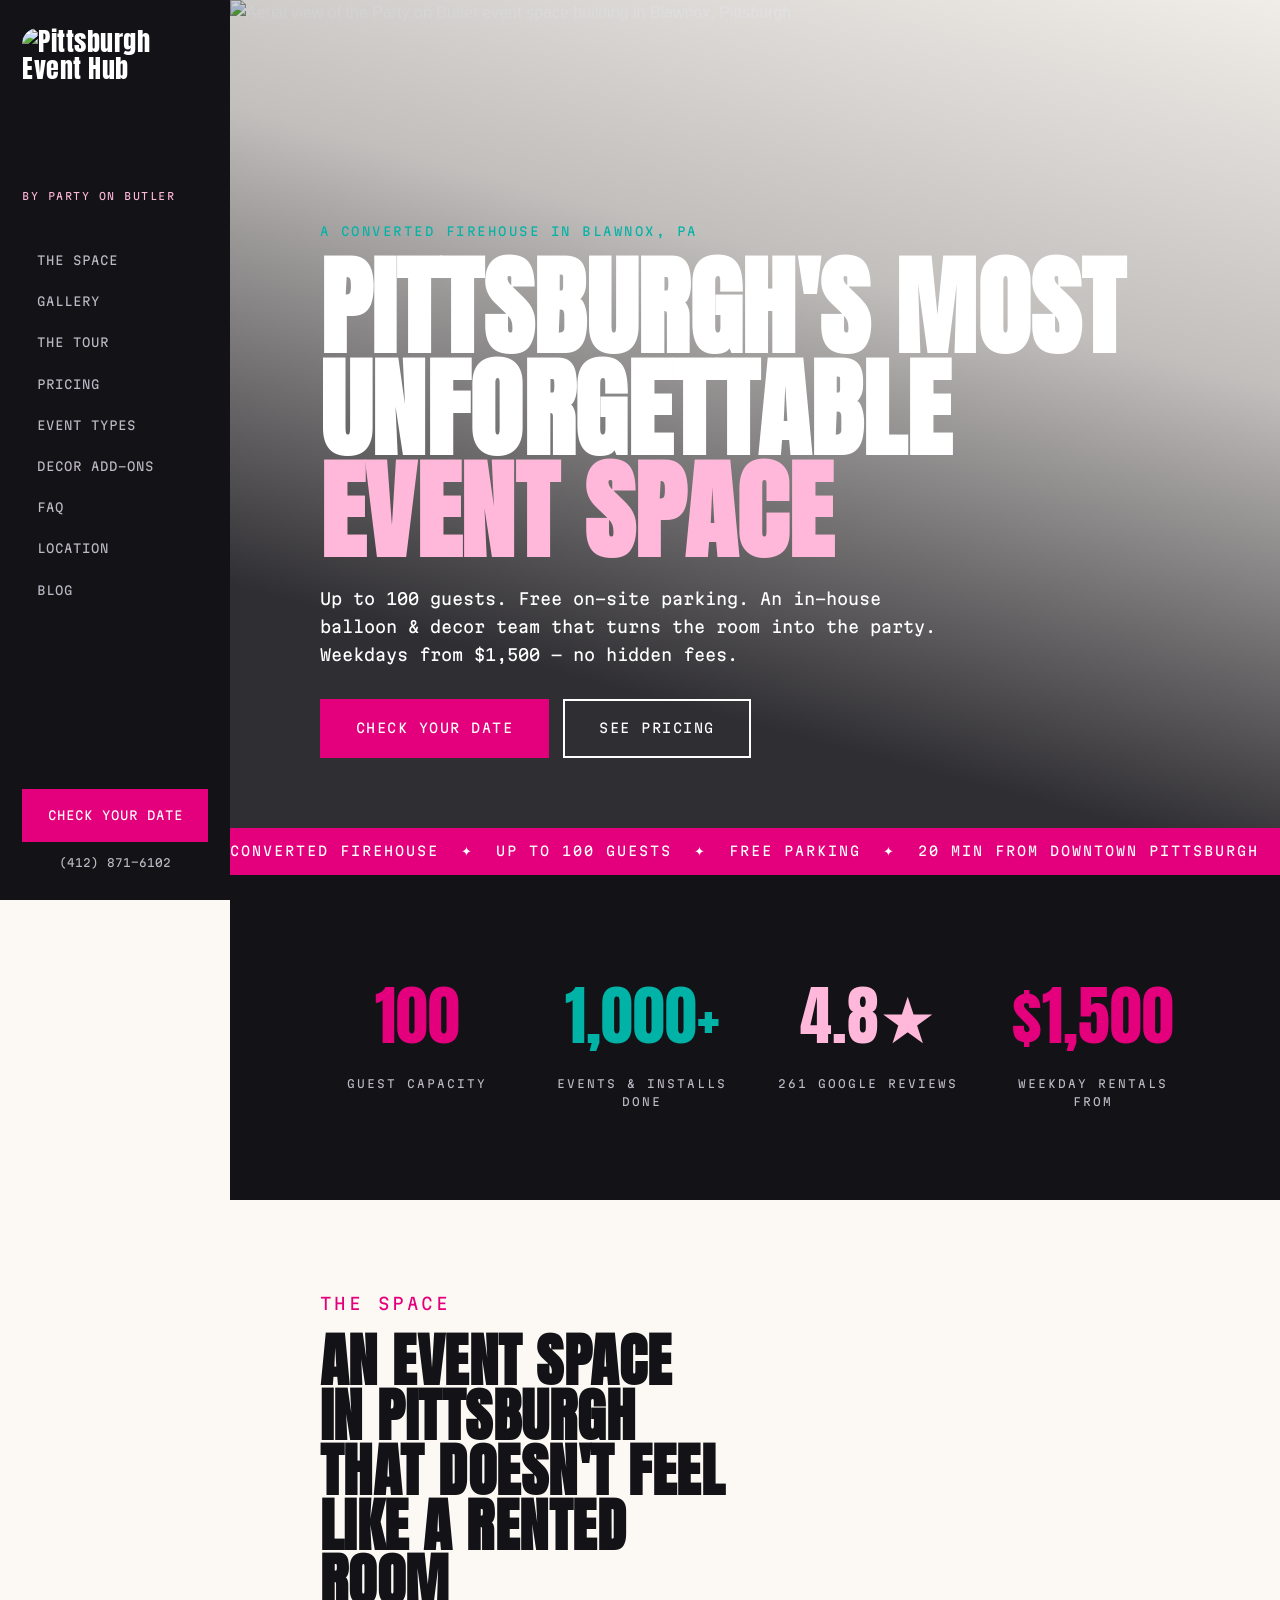
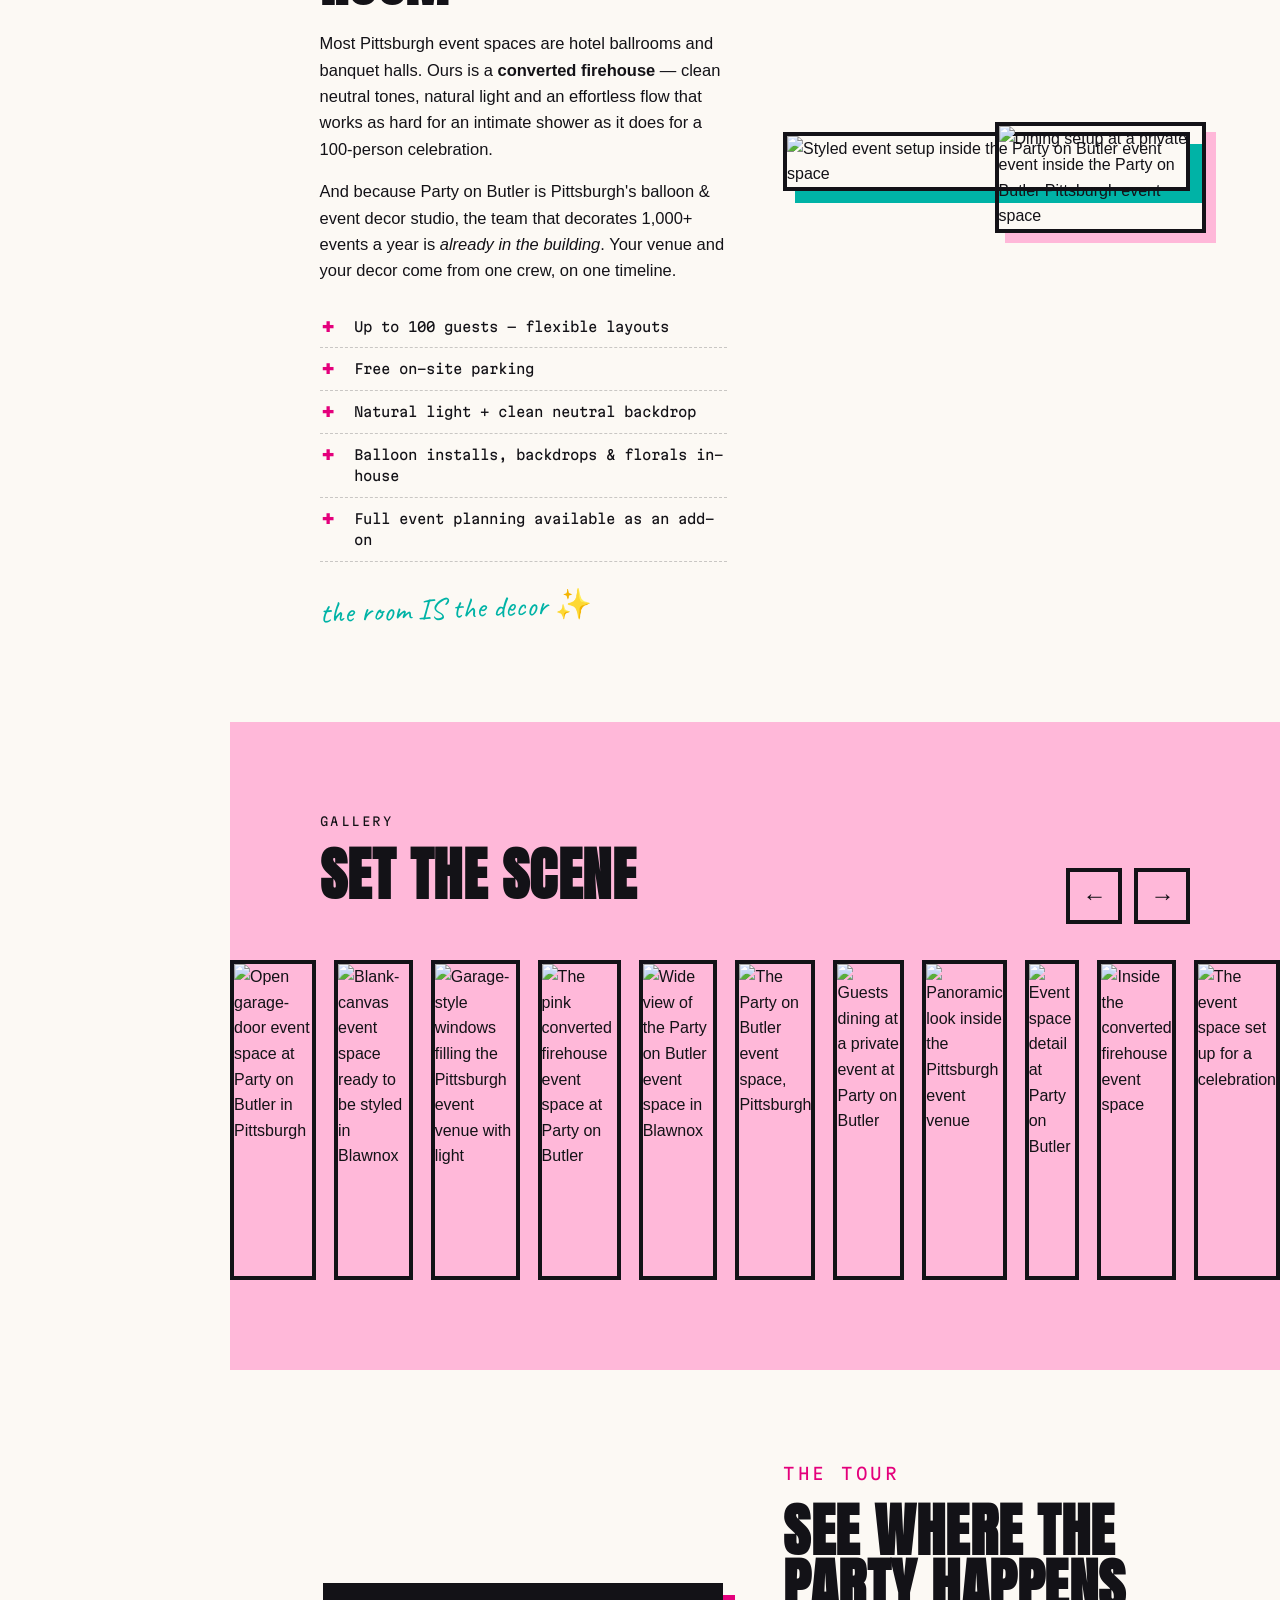
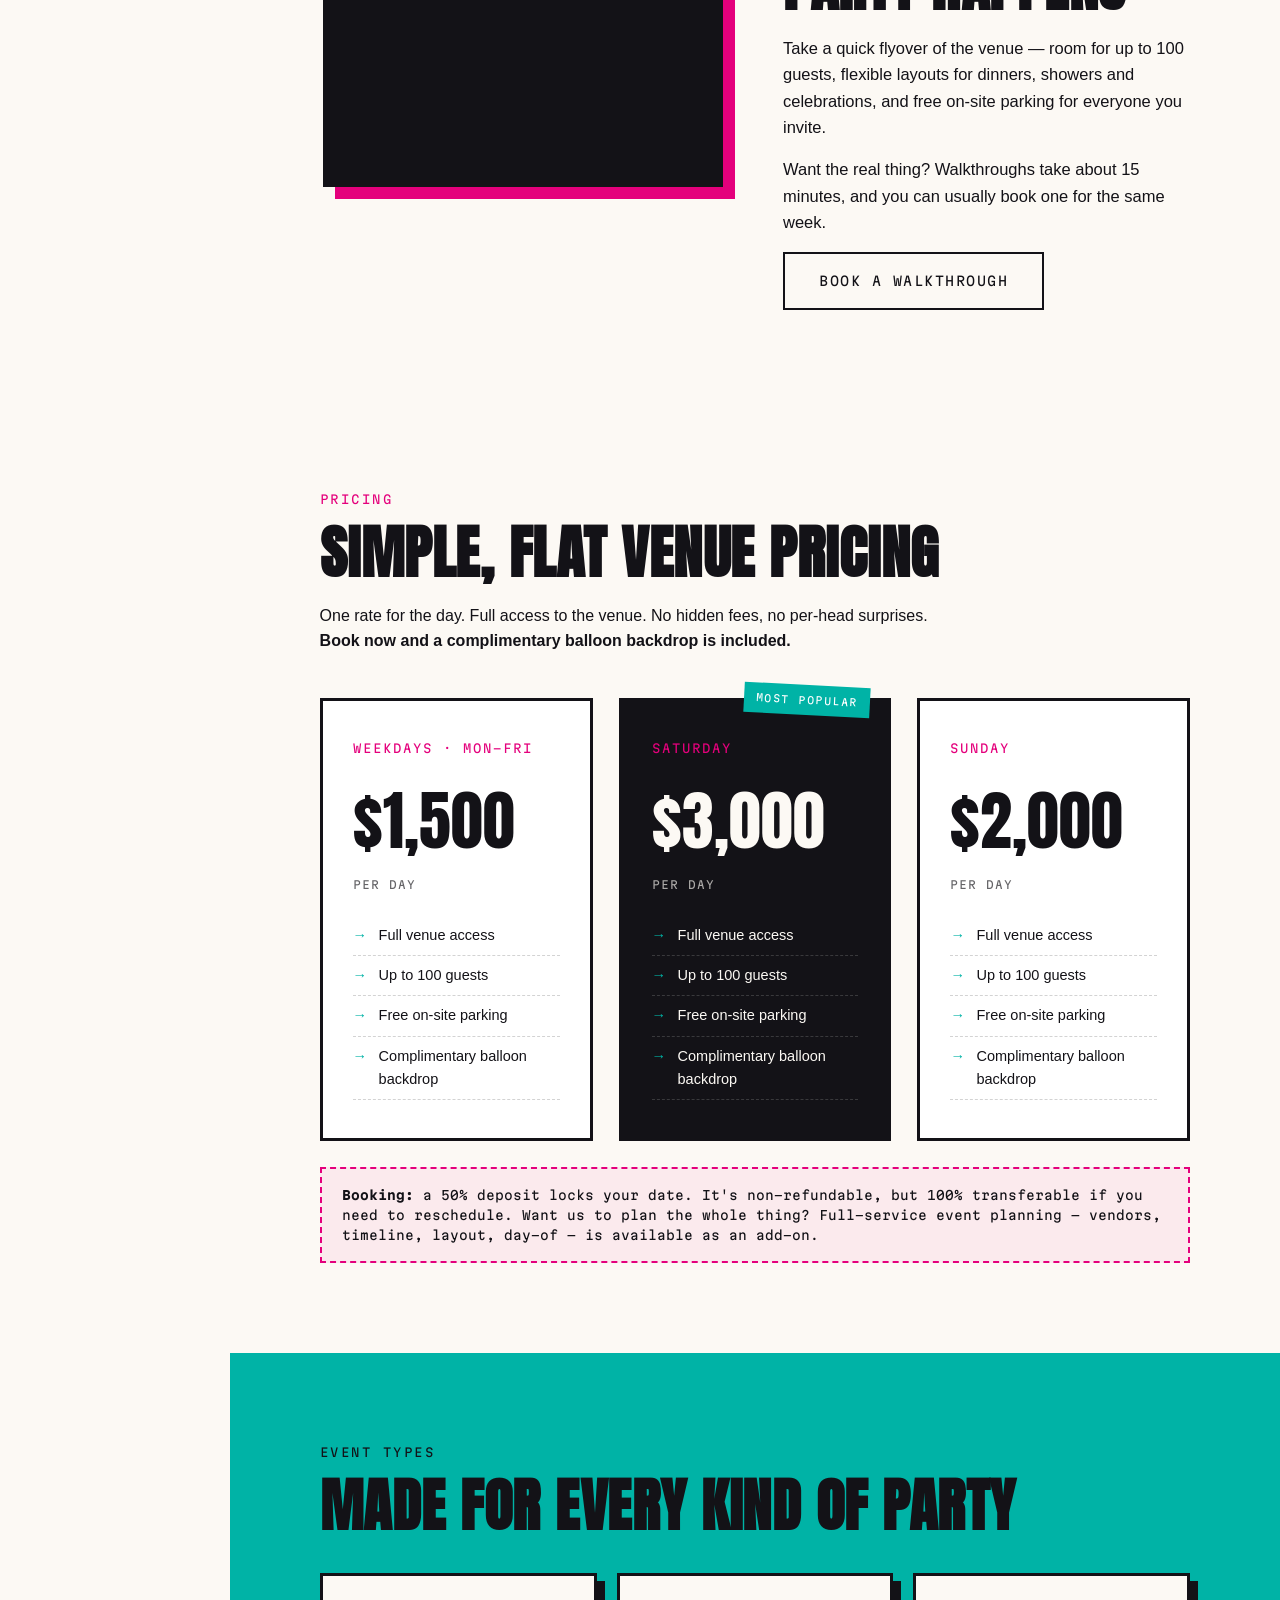
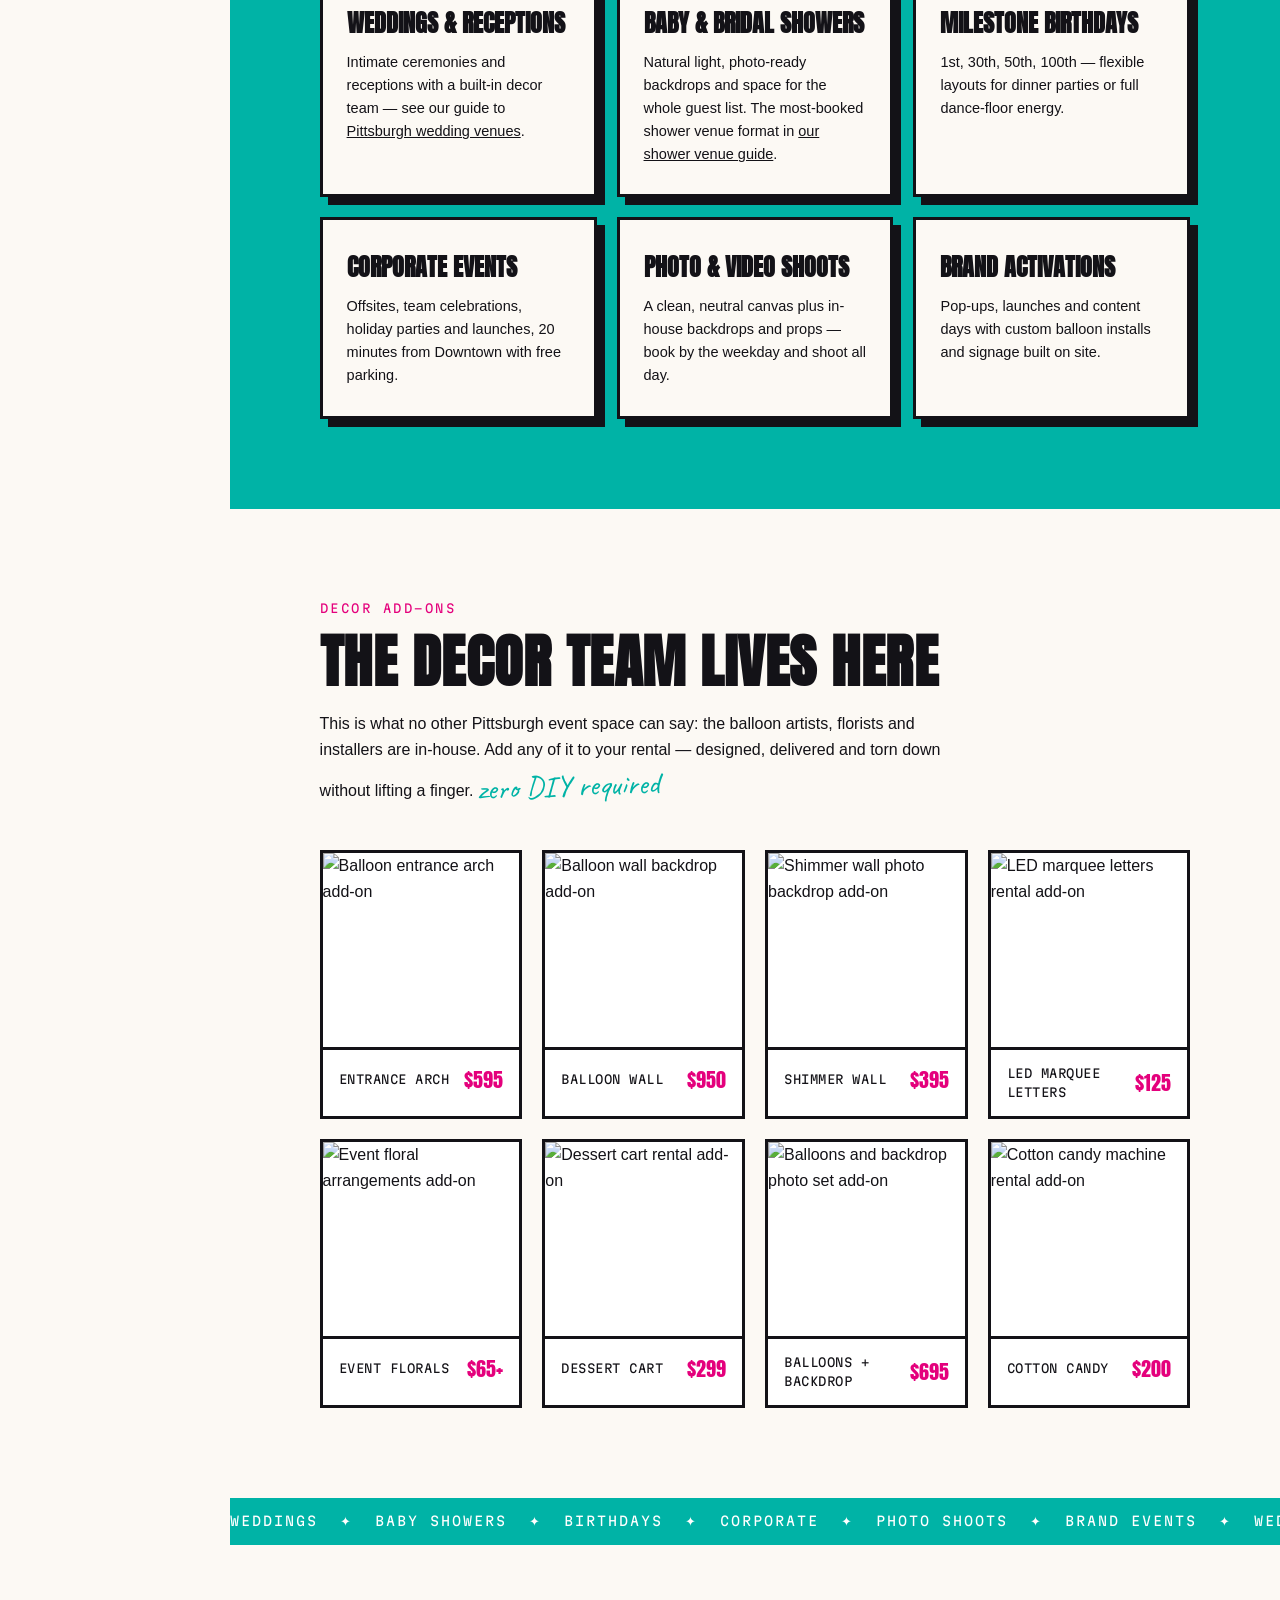
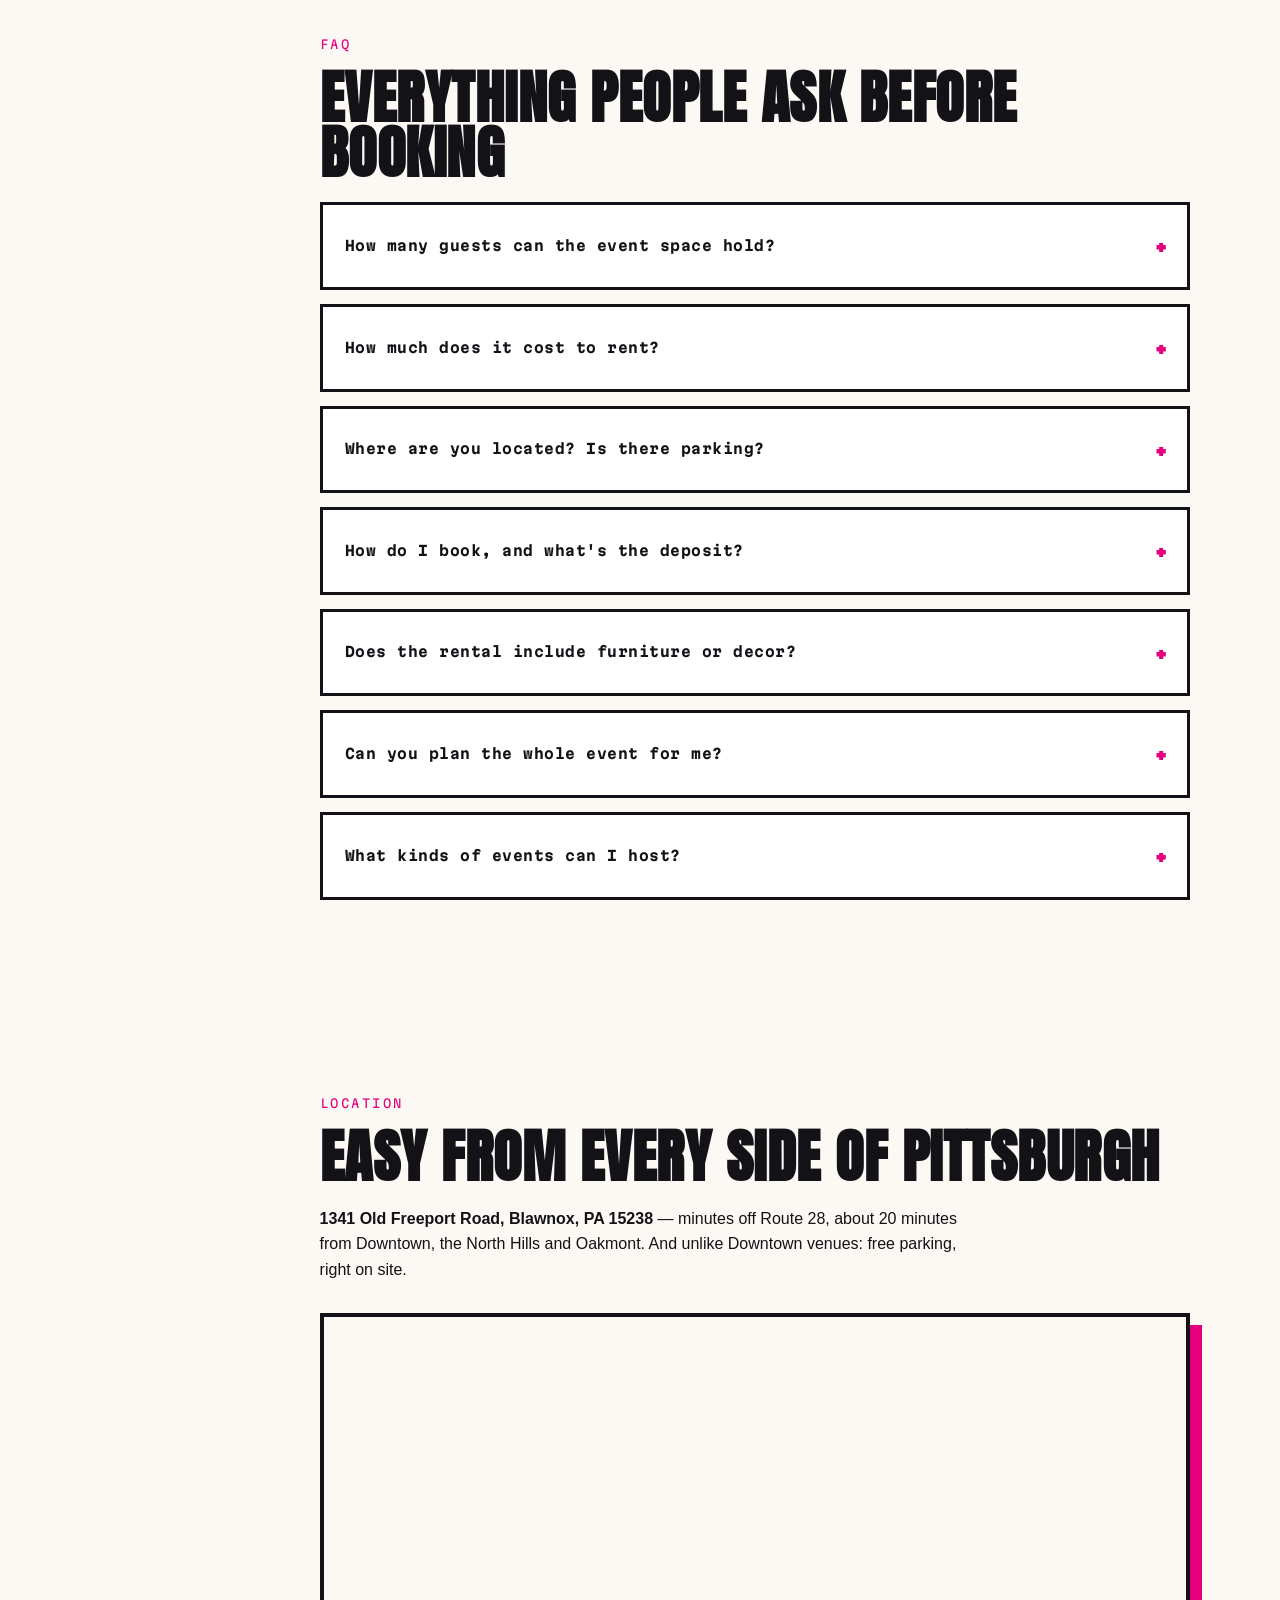
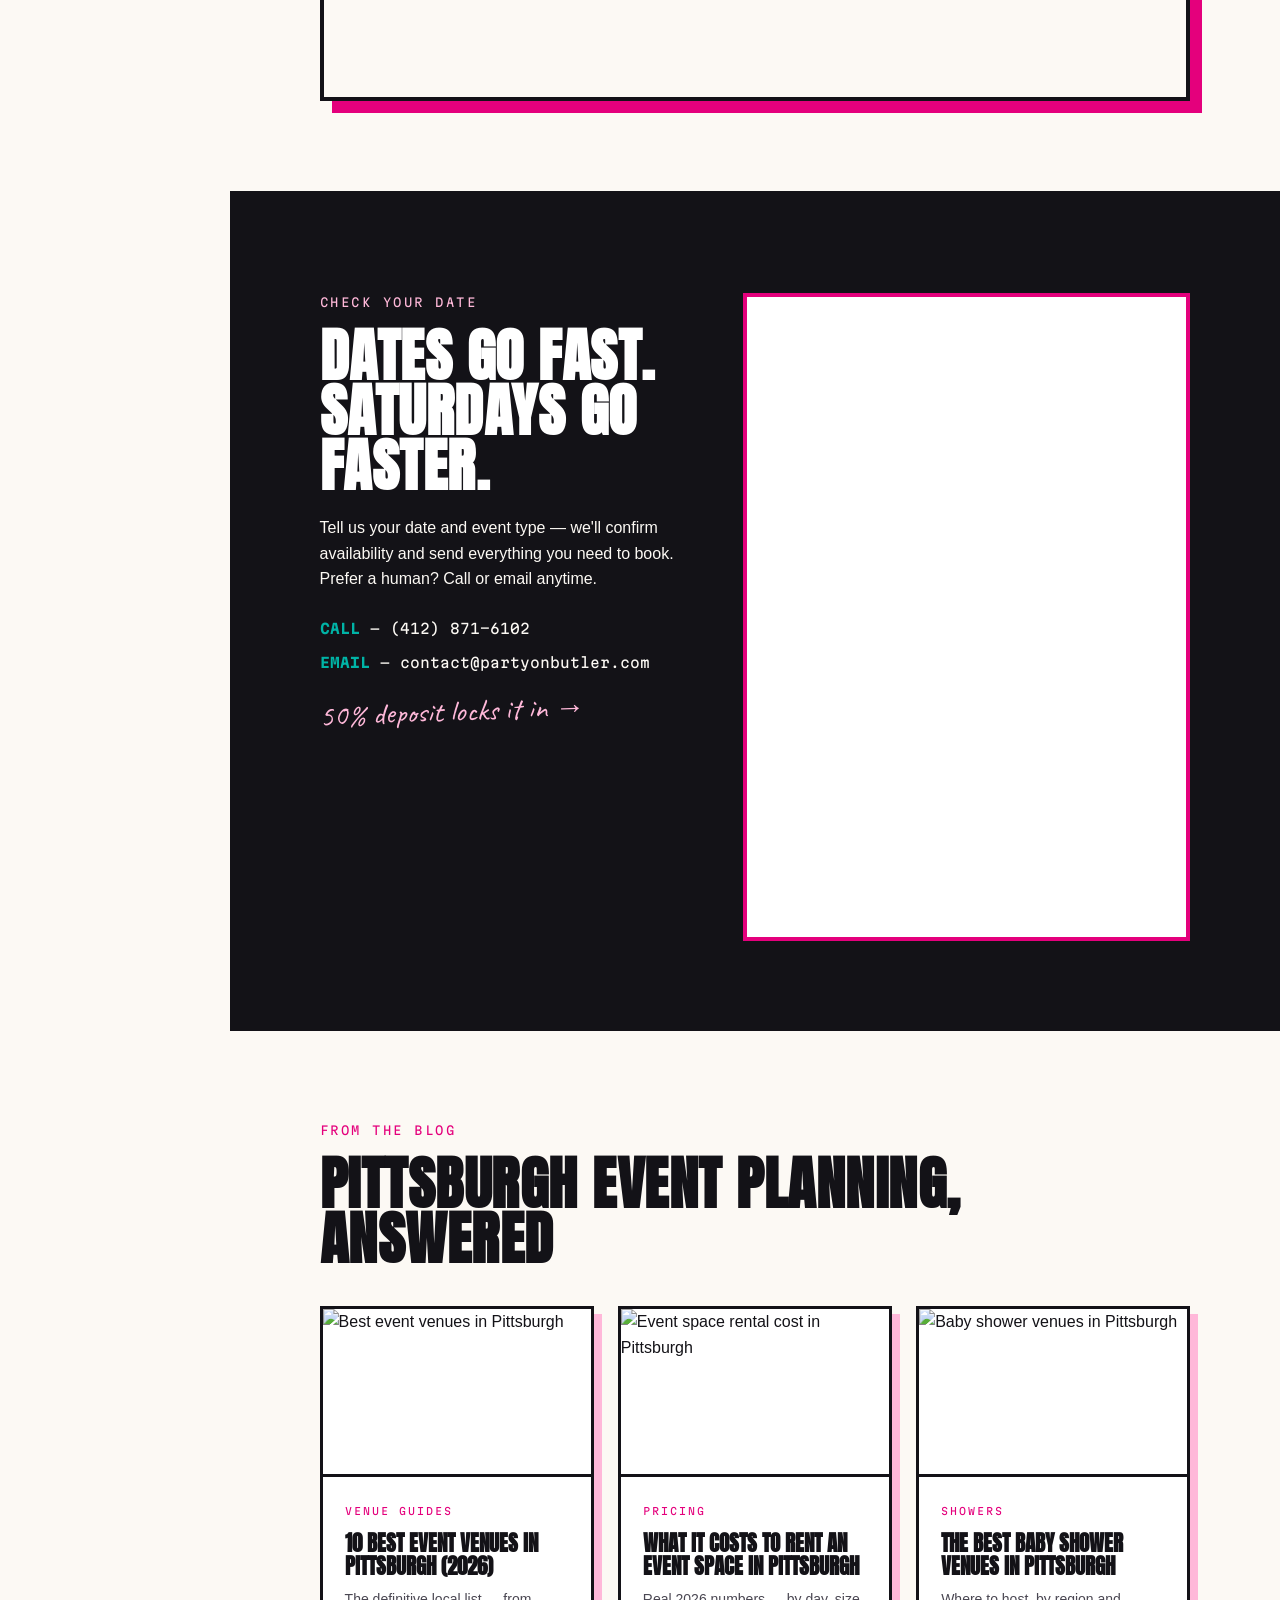
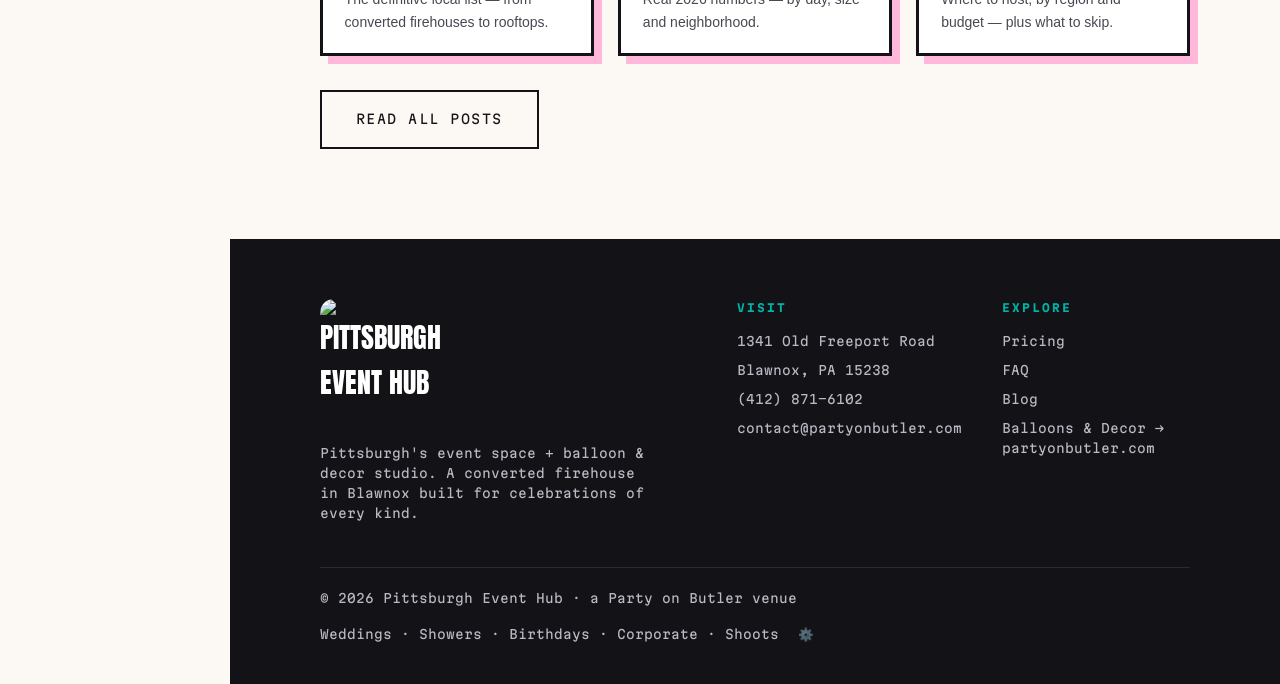
==== commit 1cabd379: "Use Pittsburgh Event Hub logo image in sidebar, top bar, and footer Co-Authored-By: Claude Fable 5 <" ====
--- a/index.html
+++ b/index.html
@@ -12,6 +12,7 @@
   gtag('config', 'G-NXHDX7DC2D');
 </script>
 <meta name="viewport" content="width=device-width,initial-scale=1">
+<link rel="icon" href="data:image/svg+xml,<svg xmlns=%22http://www.w3.org/2000/svg%22 viewBox=%220 0 100 100%22><text y=%22.9em%22 font-size=%2290%22>🎉</text></svg>">
 <title>Pittsburgh Event Space | Converted Firehouse Venue — Pittsburgh Event Hub</title>
 <meta name="description" content="Rent Pittsburgh's most unique event space — a converted firehouse in Blawnox for up to 100 guests. Free parking, in-house balloon &amp; decor team, from $1,500. Weddings, showers, birthdays &amp; corporate events.">
 <link rel="canonical" href="https://www.pittsburgheventhub.com/">
@@ -76,12 +77,12 @@
 <body>
 
 <div class="top-bar">
-  <a class="logo" href="./">PITTSBURGH <em>EVENT HUB</em></a>
+  <a class="logo" href="./"><img src="https://res.cloudinary.com/dcprxs9do/image/upload/h_80,q_auto,f_auto/v1786162228/P%20EVNET%20HUB.png" alt="Pittsburgh Event Hub"></a>
   <a class="call" href="tel:+14128716102">Call to Book</a>
 </div>
 
 <nav class="side-nav" aria-label="Main">
-  <a class="logo" href="./">PITTSBURGH<br><em>EVENT HUB</em></a>
+  <a class="logo" href="./"><img src="https://res.cloudinary.com/dcprxs9do/image/upload/w_300,q_auto,f_auto/v1786162228/P%20EVNET%20HUB.png" alt="Pittsburgh Event Hub" width="150" height="150"></a>
   <div class="tag">by Party on Butler</div>
   <ul>
     <li><a href="#space">The Space</a></li>
@@ -347,7 +348,7 @@
 <footer>
   <div class="cols">
     <div>
-      <div class="brand">PITTSBURGH <em>EVENT HUB</em></div>
+      <div class="brand"><img src="https://res.cloudinary.com/dcprxs9do/image/upload/w_260,q_auto,f_auto/v1786162228/P%20EVNET%20HUB.png" alt="Pittsburgh Event Hub" width="130" height="130"></div>
       <p style="margin-top:14px;max-width:340px">Pittsburgh's event space + balloon &amp; decor studio. A converted firehouse in Blawnox built for celebrations of every kind.</p>
     </div>
     <div>
--- a/styles.css
+++ b/styles.css
@@ -21,6 +21,9 @@
 
 /* ---------- sidebar nav ---------- */
 .side-nav{position:fixed;left:0;top:0;bottom:0;width:230px;background:var(--ink);color:var(--paper);display:flex;flex-direction:column;padding:28px 22px;z-index:100}
+.side-nav .logo img{width:150px;height:auto;display:block;border-radius:16px}
+.top-bar .logo img{height:40px;width:auto;display:block;border-radius:8px}
+footer .brand img{width:130px;height:auto;display:block;border-radius:14px}
 .side-nav .logo{font-family:var(--display);font-size:26px;line-height:1.05;letter-spacing:.5px;color:var(--white);text-decoration:none}
 .side-nav .logo em{font-style:normal;color:var(--fuchsia)}
 .side-nav .tag{font-family:var(--mono);font-size:10px;letter-spacing:1.5px;text-transform:uppercase;color:var(--pink);margin-top:10px}
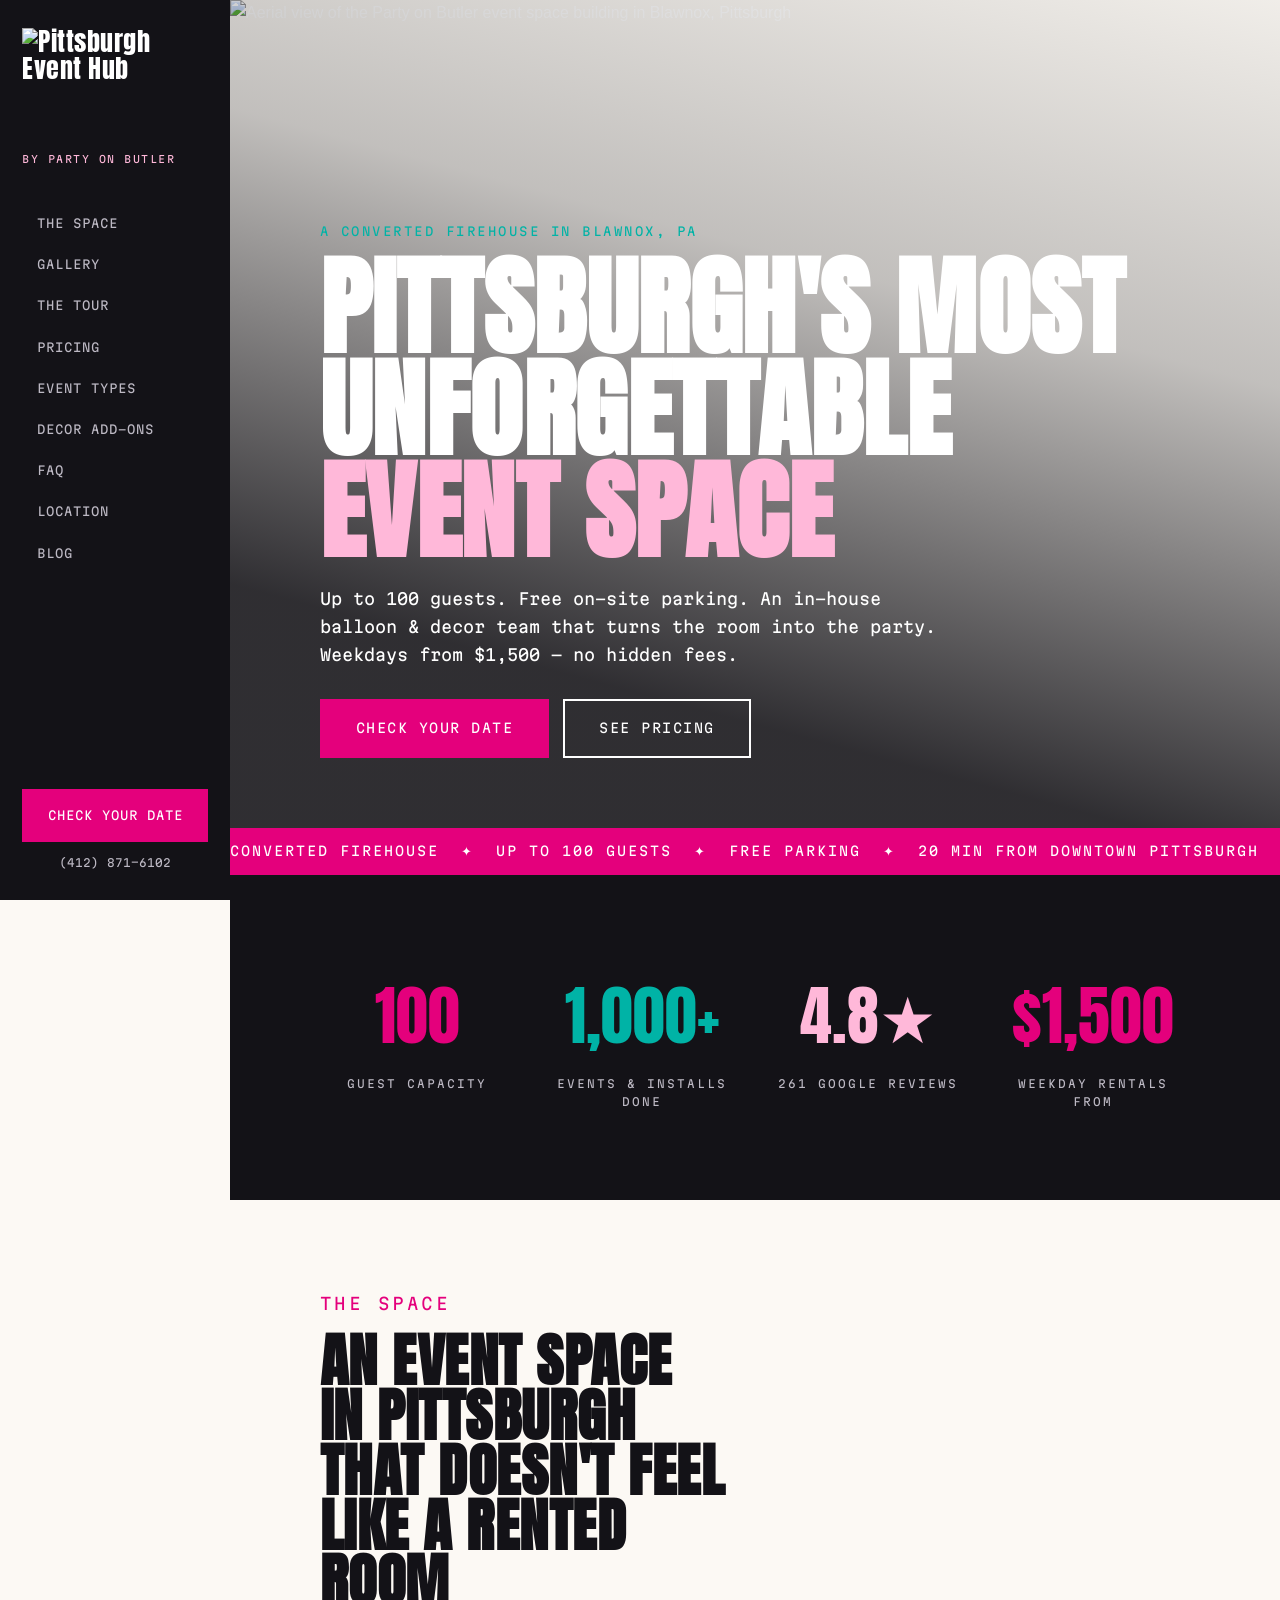
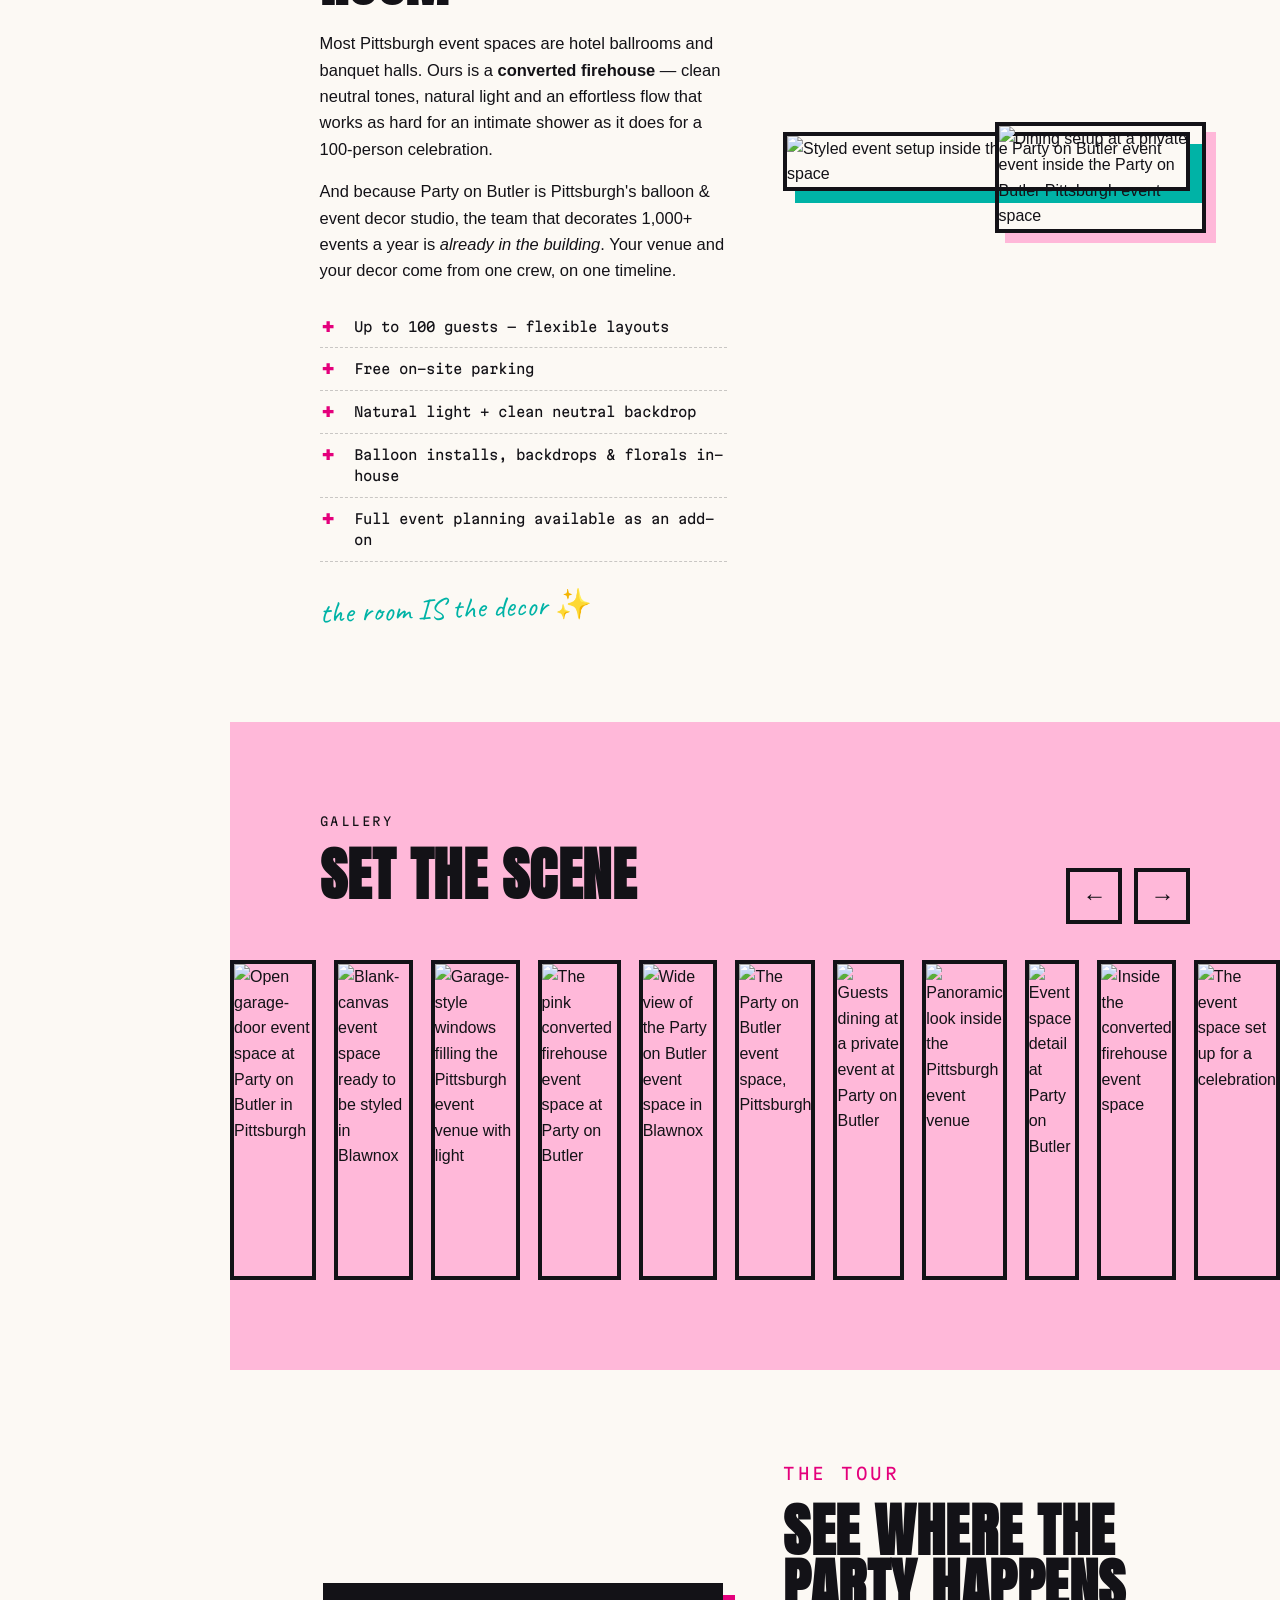
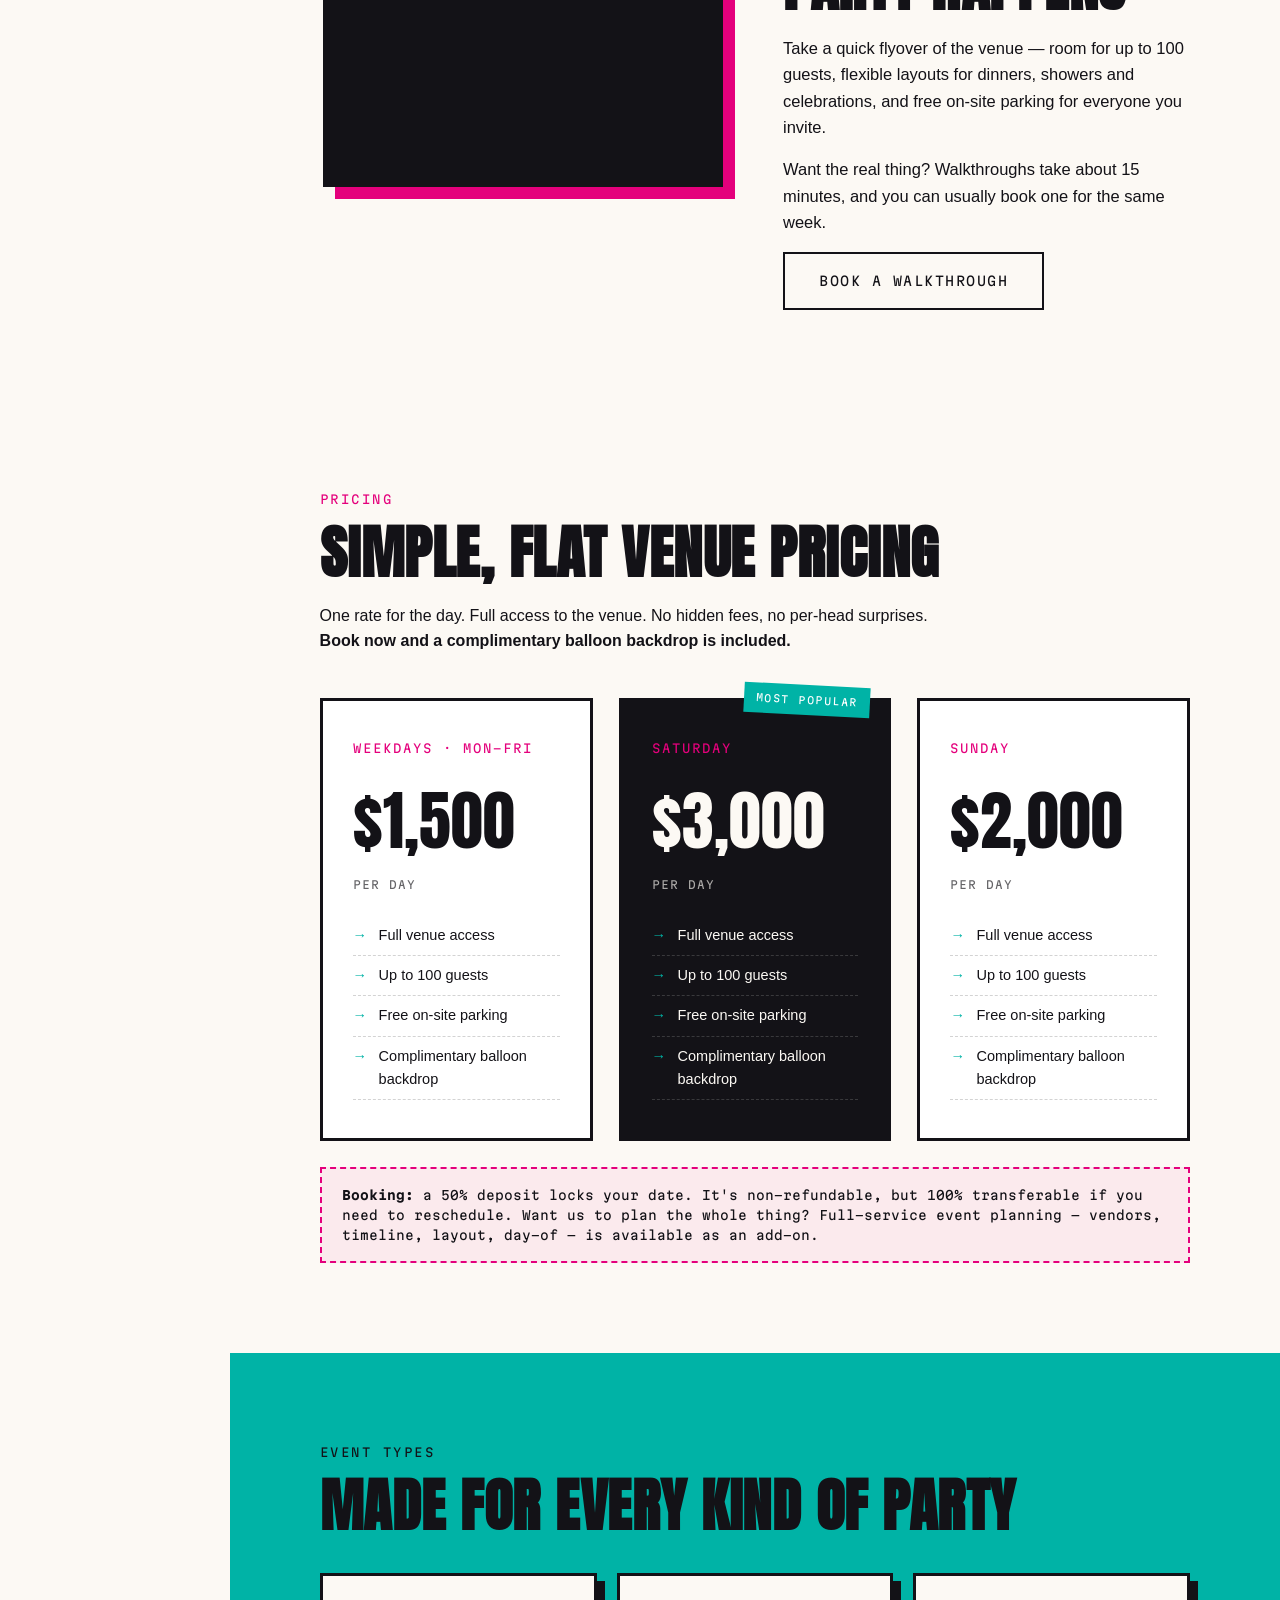
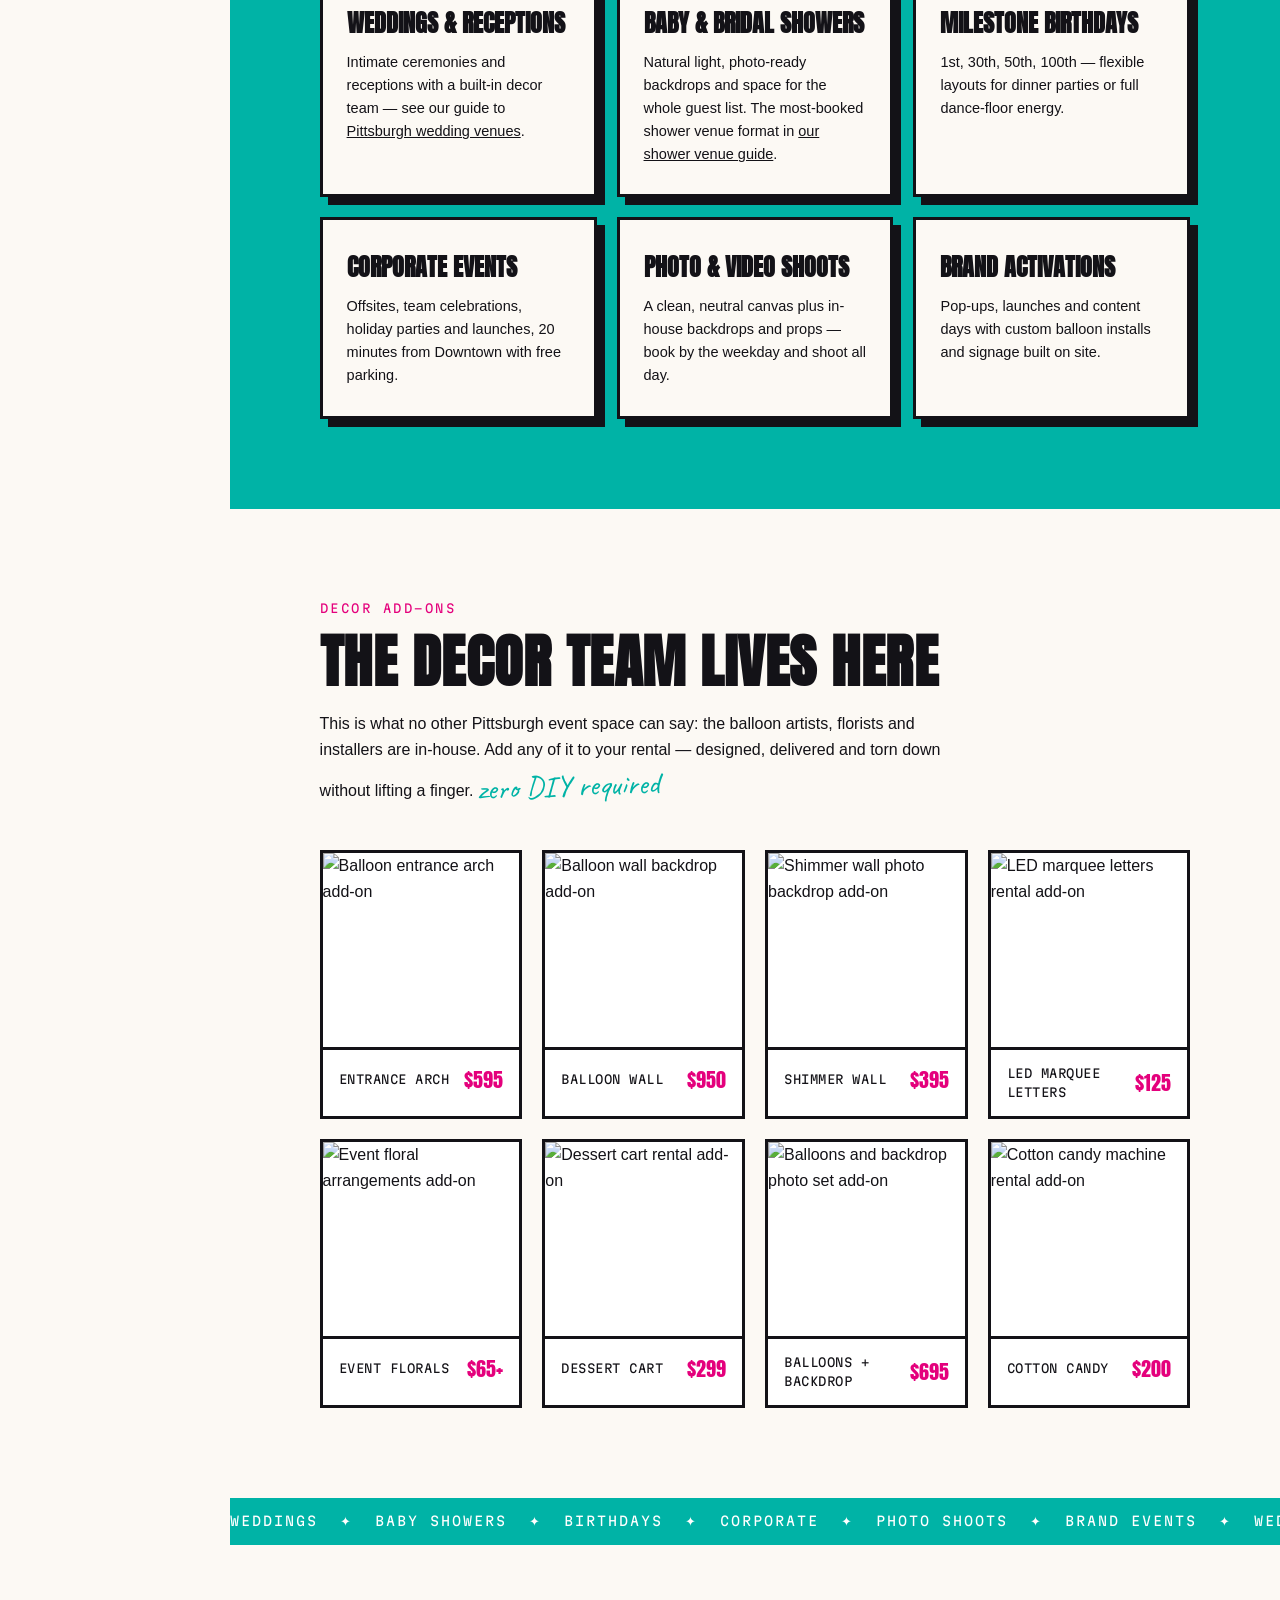
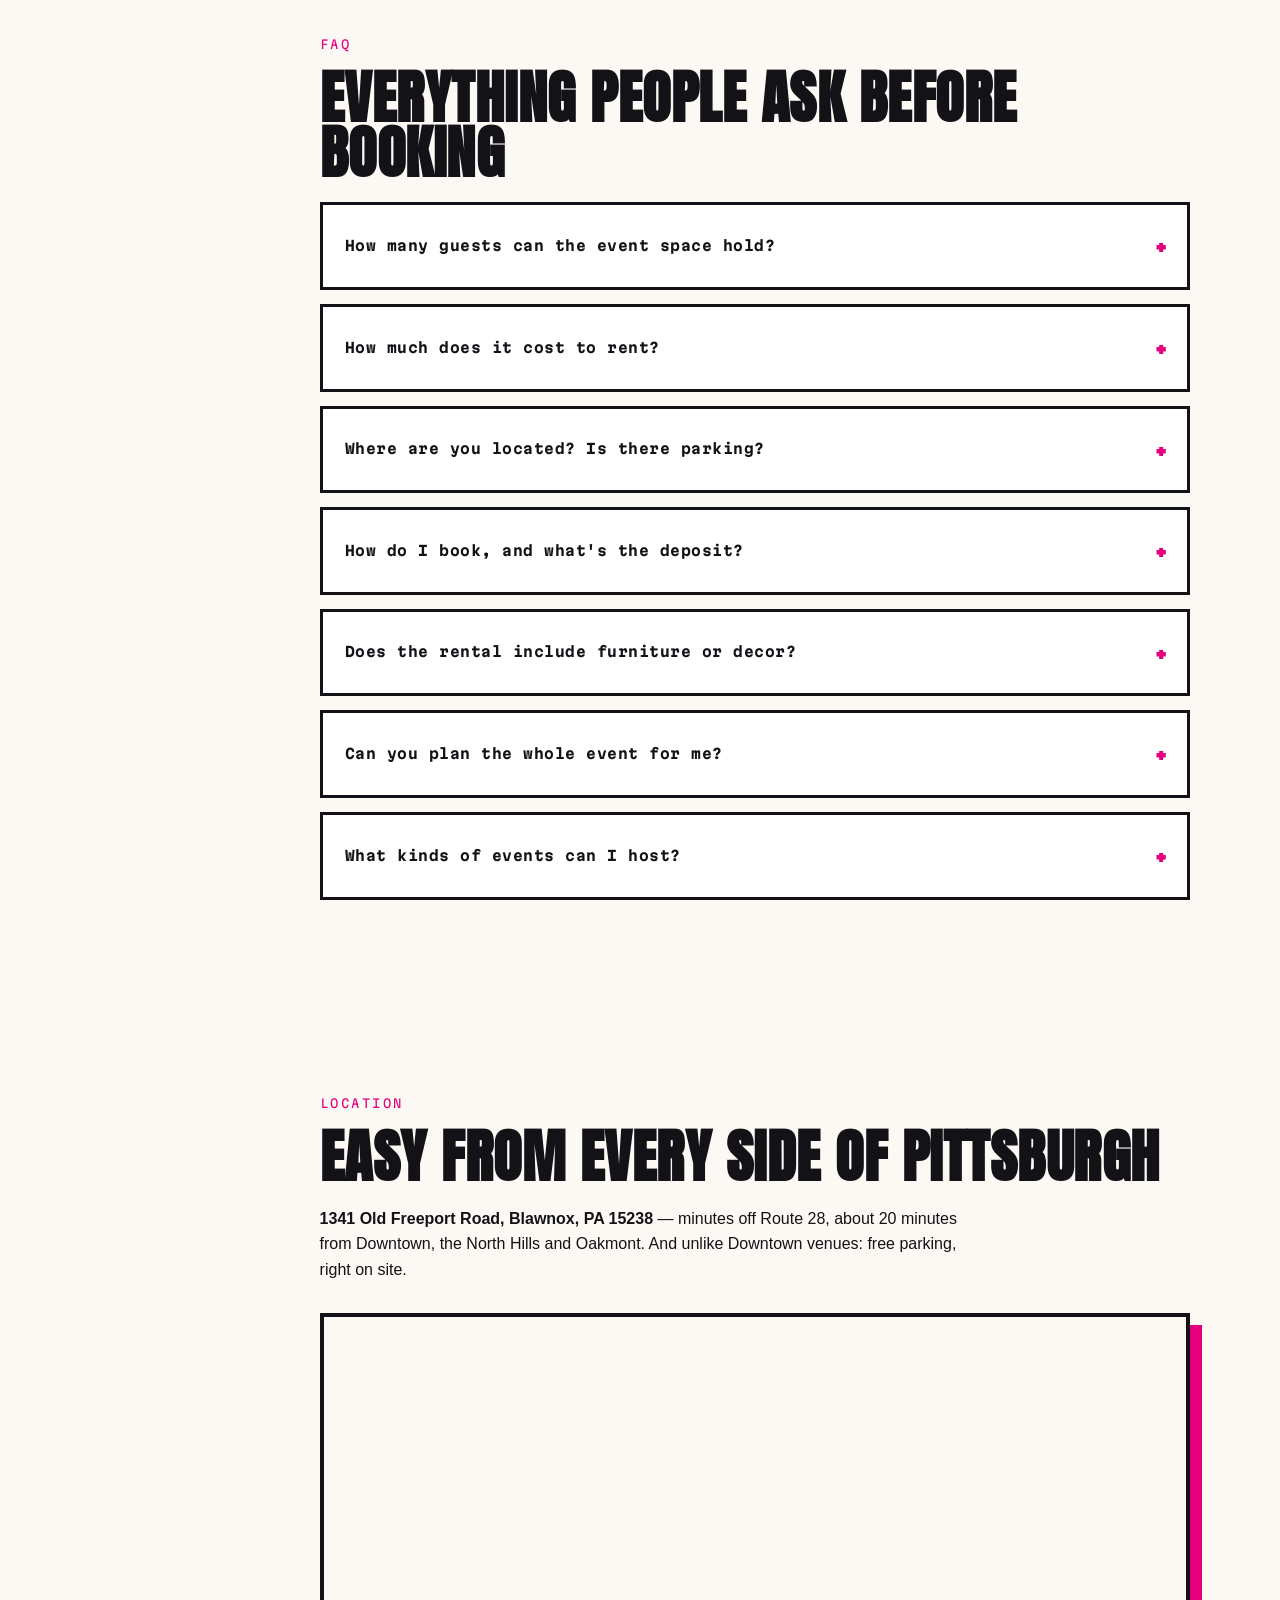
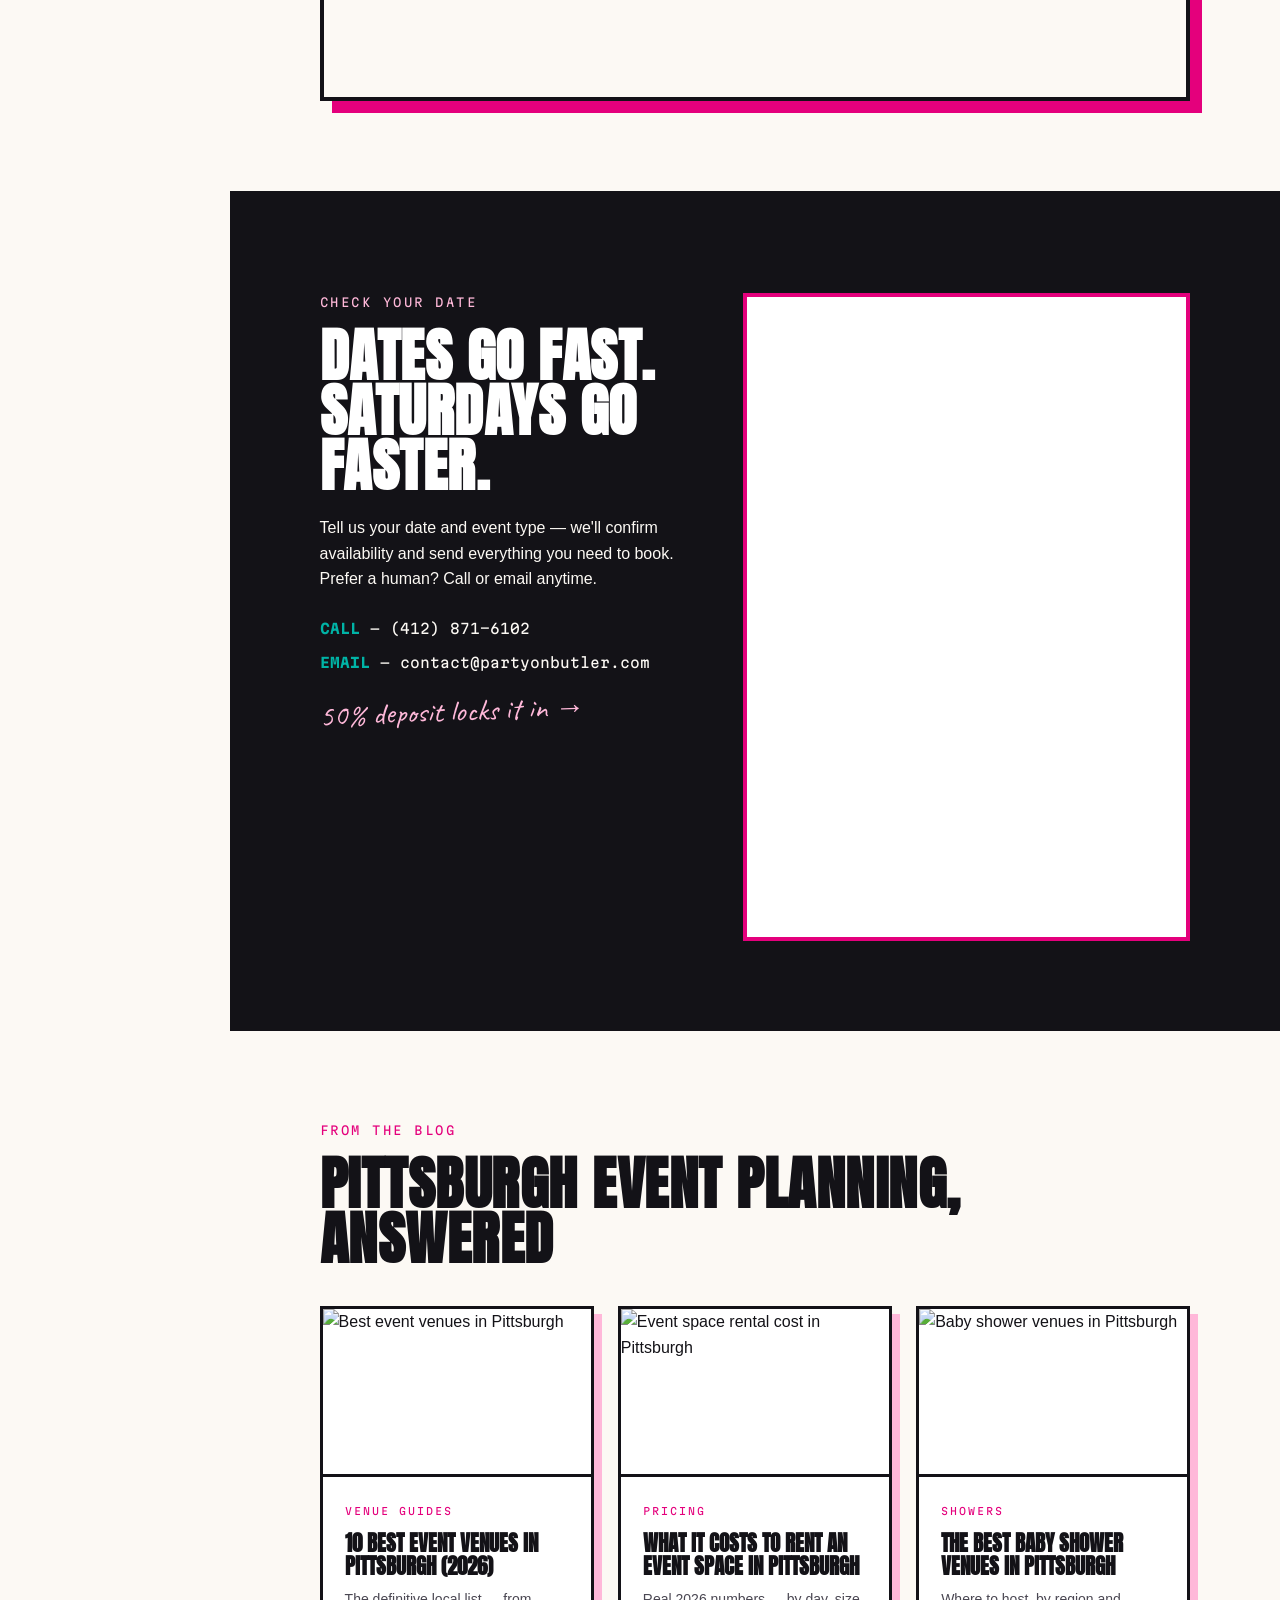
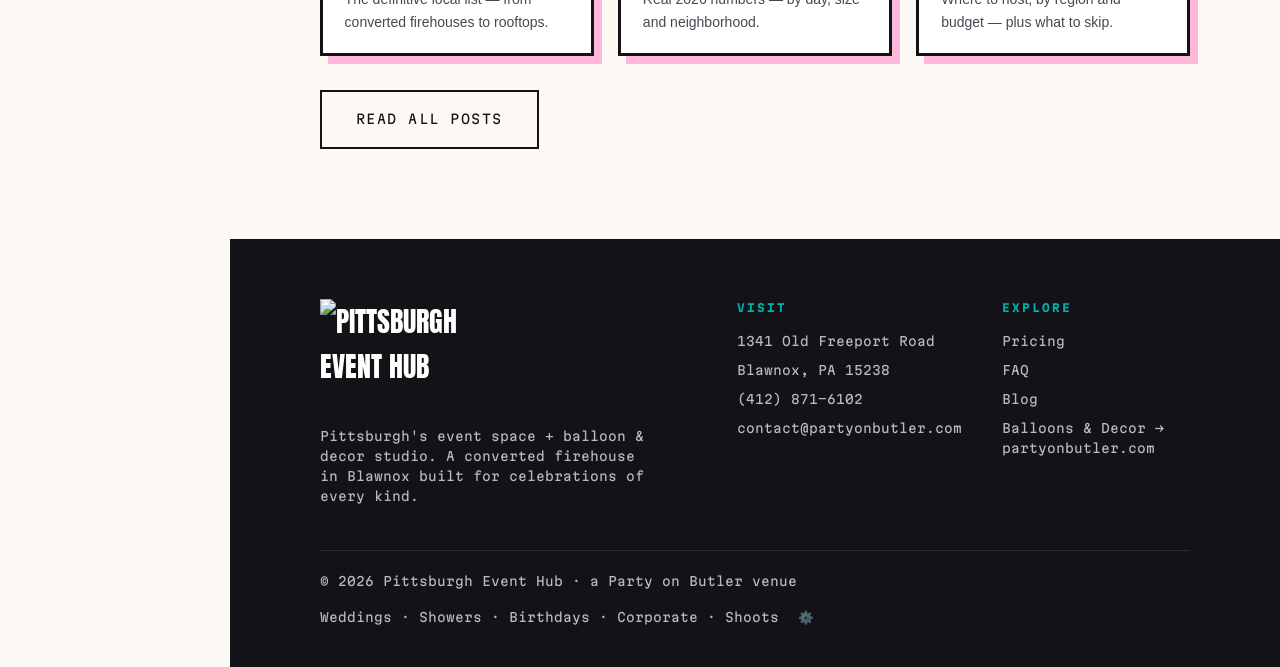
==== commit c7b59bcf: "Switch to white transparent logo version Co-Authored-By: Claude Fable 5 <noreply@anthropic.com> Clau" ====
--- a/index.html
+++ b/index.html
@@ -77,12 +77,12 @@
 <body>
 
 <div class="top-bar">
-  <a class="logo" href="./"><img src="https://res.cloudinary.com/dcprxs9do/image/upload/h_80,q_auto,f_auto/v1786162228/P%20EVNET%20HUB.png" alt="Pittsburgh Event Hub"></a>
+  <a class="logo" href="./"><img src="https://res.cloudinary.com/dcprxs9do/image/upload/h_80,q_auto,f_auto/v1786606305/PA%20EVHUB%20white.png" alt="Pittsburgh Event Hub"></a>
   <a class="call" href="tel:+14128716102">Call to Book</a>
 </div>
 
 <nav class="side-nav" aria-label="Main">
-  <a class="logo" href="./"><img src="https://res.cloudinary.com/dcprxs9do/image/upload/w_300,q_auto,f_auto/v1786162228/P%20EVNET%20HUB.png" alt="Pittsburgh Event Hub" width="150" height="150"></a>
+  <a class="logo" href="./"><img src="https://res.cloudinary.com/dcprxs9do/image/upload/w_340,q_auto,f_auto/v1786606305/PA%20EVHUB%20white.png" alt="Pittsburgh Event Hub" width="170" height="113"></a>
   <div class="tag">by Party on Butler</div>
   <ul>
     <li><a href="#space">The Space</a></li>
@@ -348,7 +348,7 @@
 <footer>
   <div class="cols">
     <div>
-      <div class="brand"><img src="https://res.cloudinary.com/dcprxs9do/image/upload/w_260,q_auto,f_auto/v1786162228/P%20EVNET%20HUB.png" alt="Pittsburgh Event Hub" width="130" height="130"></div>
+      <div class="brand"><img src="https://res.cloudinary.com/dcprxs9do/image/upload/w_340,q_auto,f_auto/v1786606305/PA%20EVHUB%20white.png" alt="Pittsburgh Event Hub" width="170" height="113"></div>
       <p style="margin-top:14px;max-width:340px">Pittsburgh's event space + balloon &amp; decor studio. A converted firehouse in Blawnox built for celebrations of every kind.</p>
     </div>
     <div>
--- a/styles.css
+++ b/styles.css
@@ -21,9 +21,9 @@
 
 /* ---------- sidebar nav ---------- */
 .side-nav{position:fixed;left:0;top:0;bottom:0;width:230px;background:var(--ink);color:var(--paper);display:flex;flex-direction:column;padding:28px 22px;z-index:100}
-.side-nav .logo img{width:150px;height:auto;display:block;border-radius:16px}
-.top-bar .logo img{height:40px;width:auto;display:block;border-radius:8px}
-footer .brand img{width:130px;height:auto;display:block;border-radius:14px}
+.side-nav .logo img{width:170px;height:auto;display:block}
+.top-bar .logo img{height:40px;width:auto;display:block}
+footer .brand img{width:170px;height:auto;display:block}
 .side-nav .logo{font-family:var(--display);font-size:26px;line-height:1.05;letter-spacing:.5px;color:var(--white);text-decoration:none}
 .side-nav .logo em{font-style:normal;color:var(--fuchsia)}
 .side-nav .tag{font-family:var(--mono);font-size:10px;letter-spacing:1.5px;text-transform:uppercase;color:var(--pink);margin-top:10px}
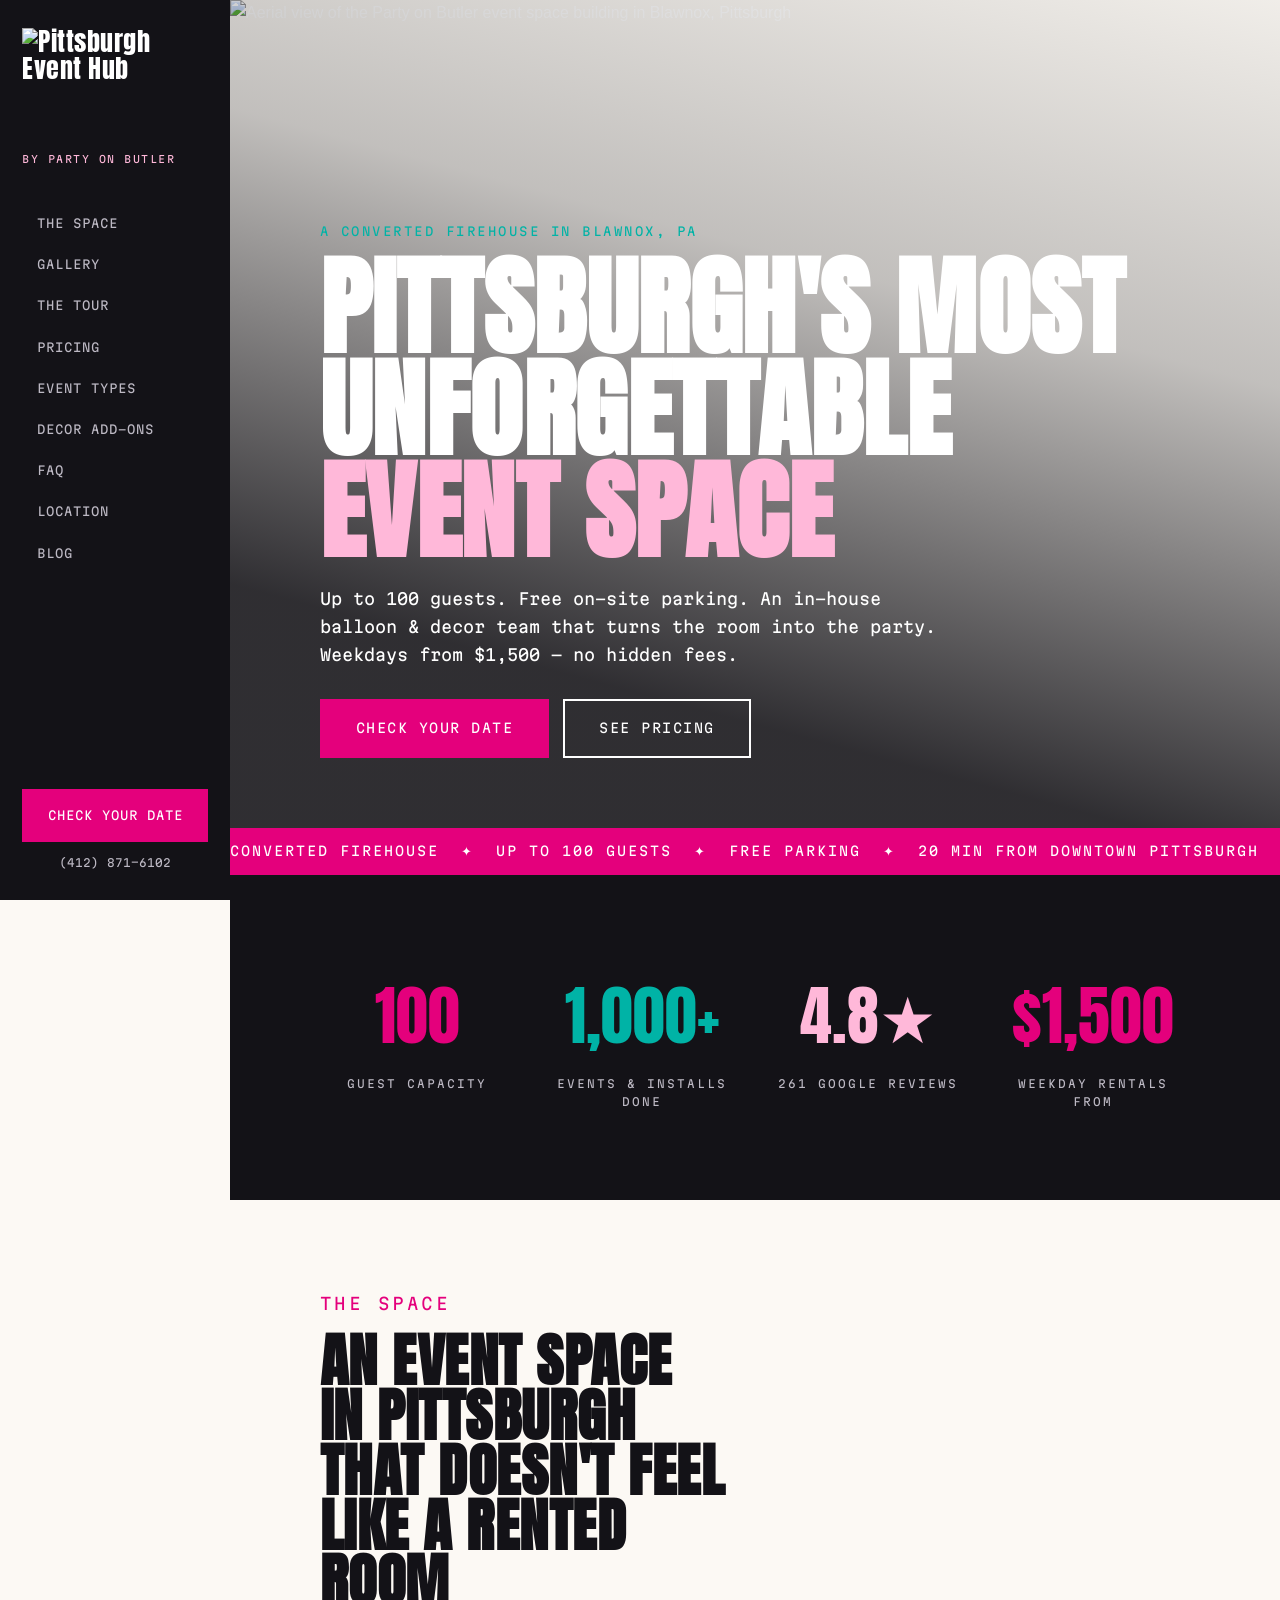
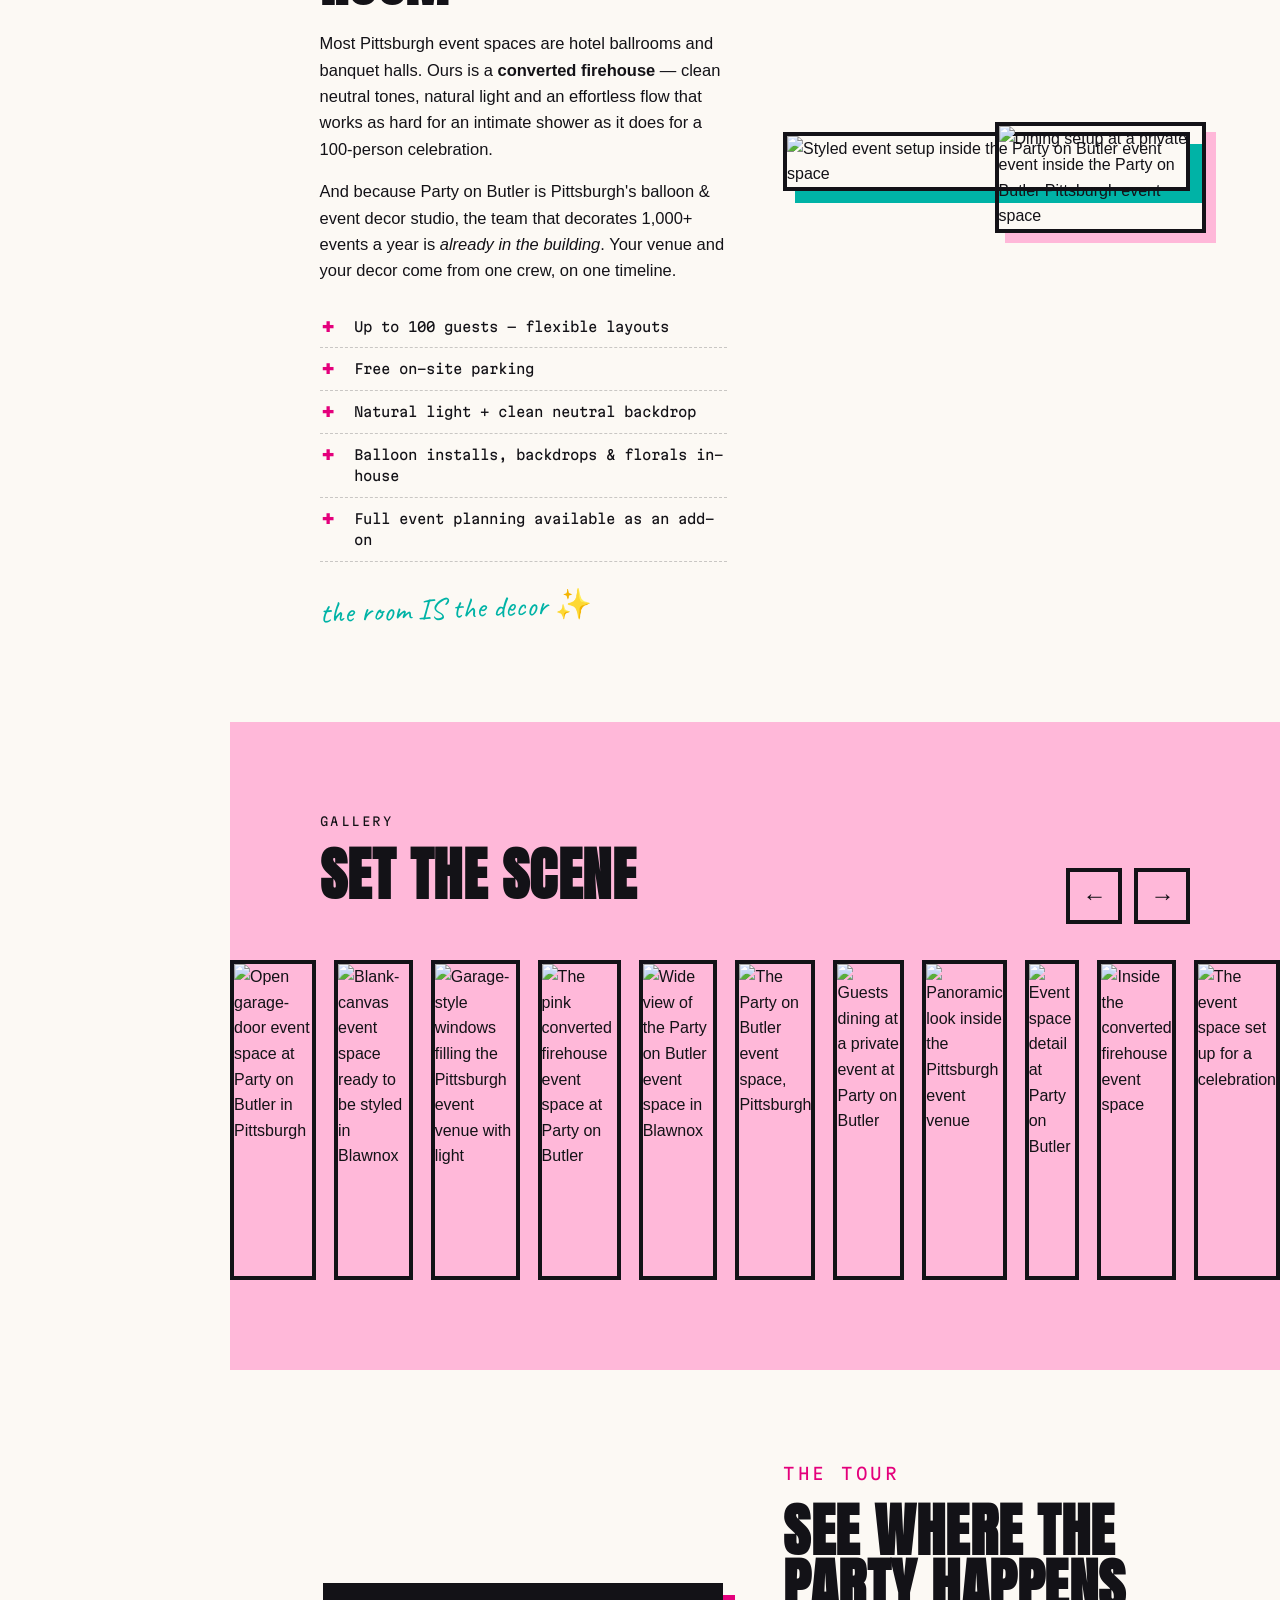
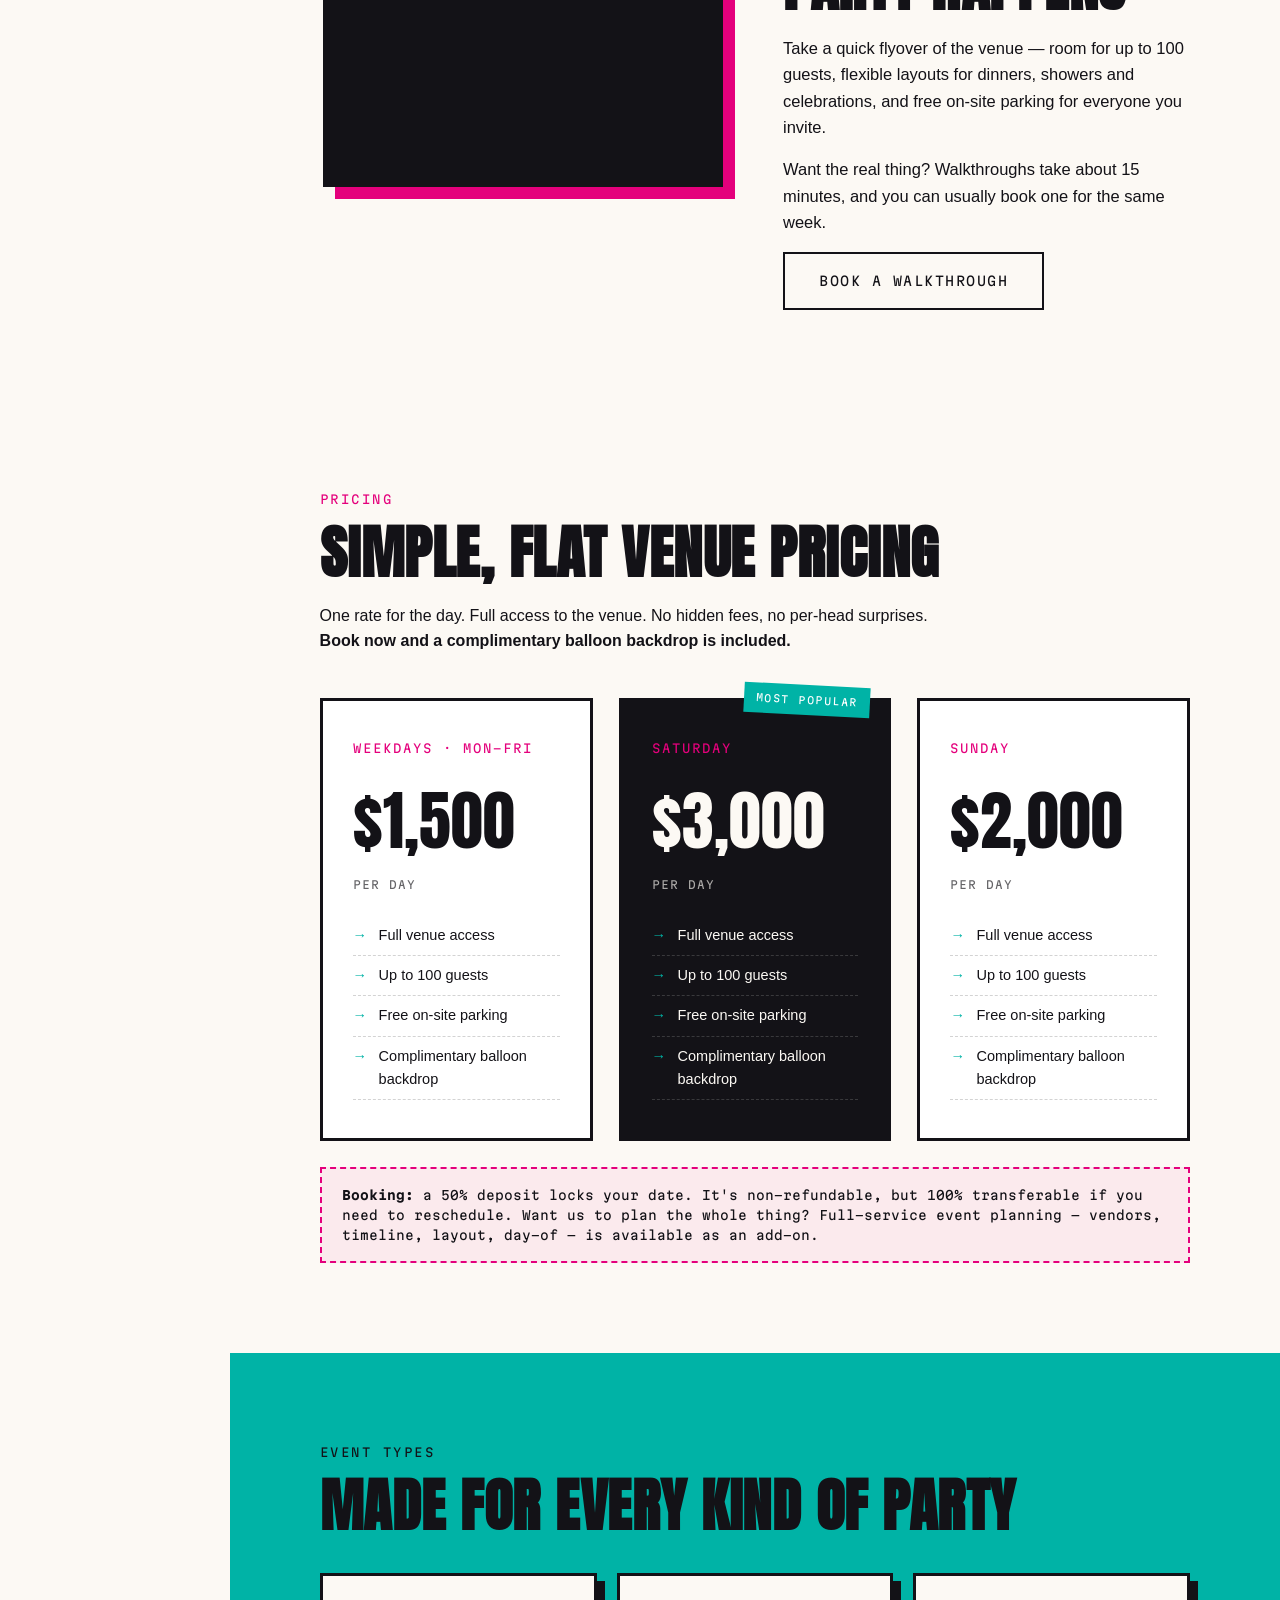
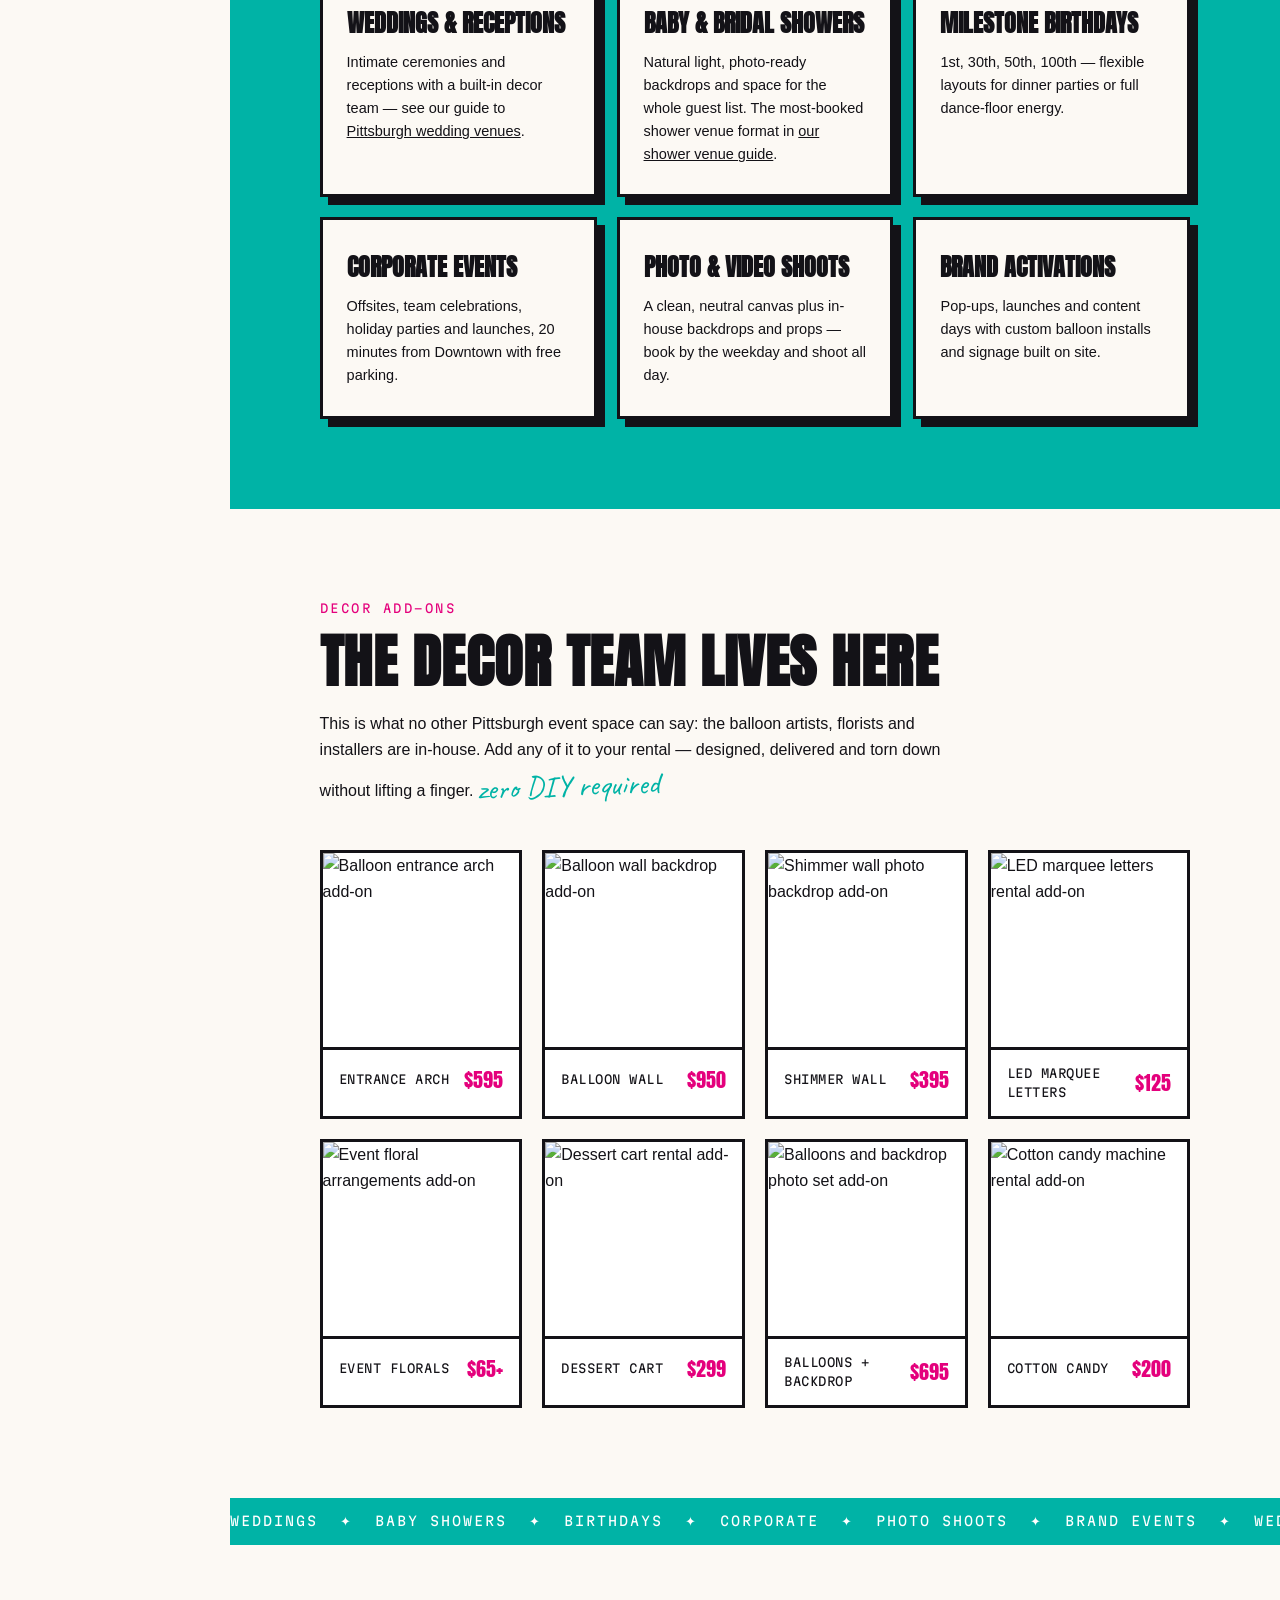
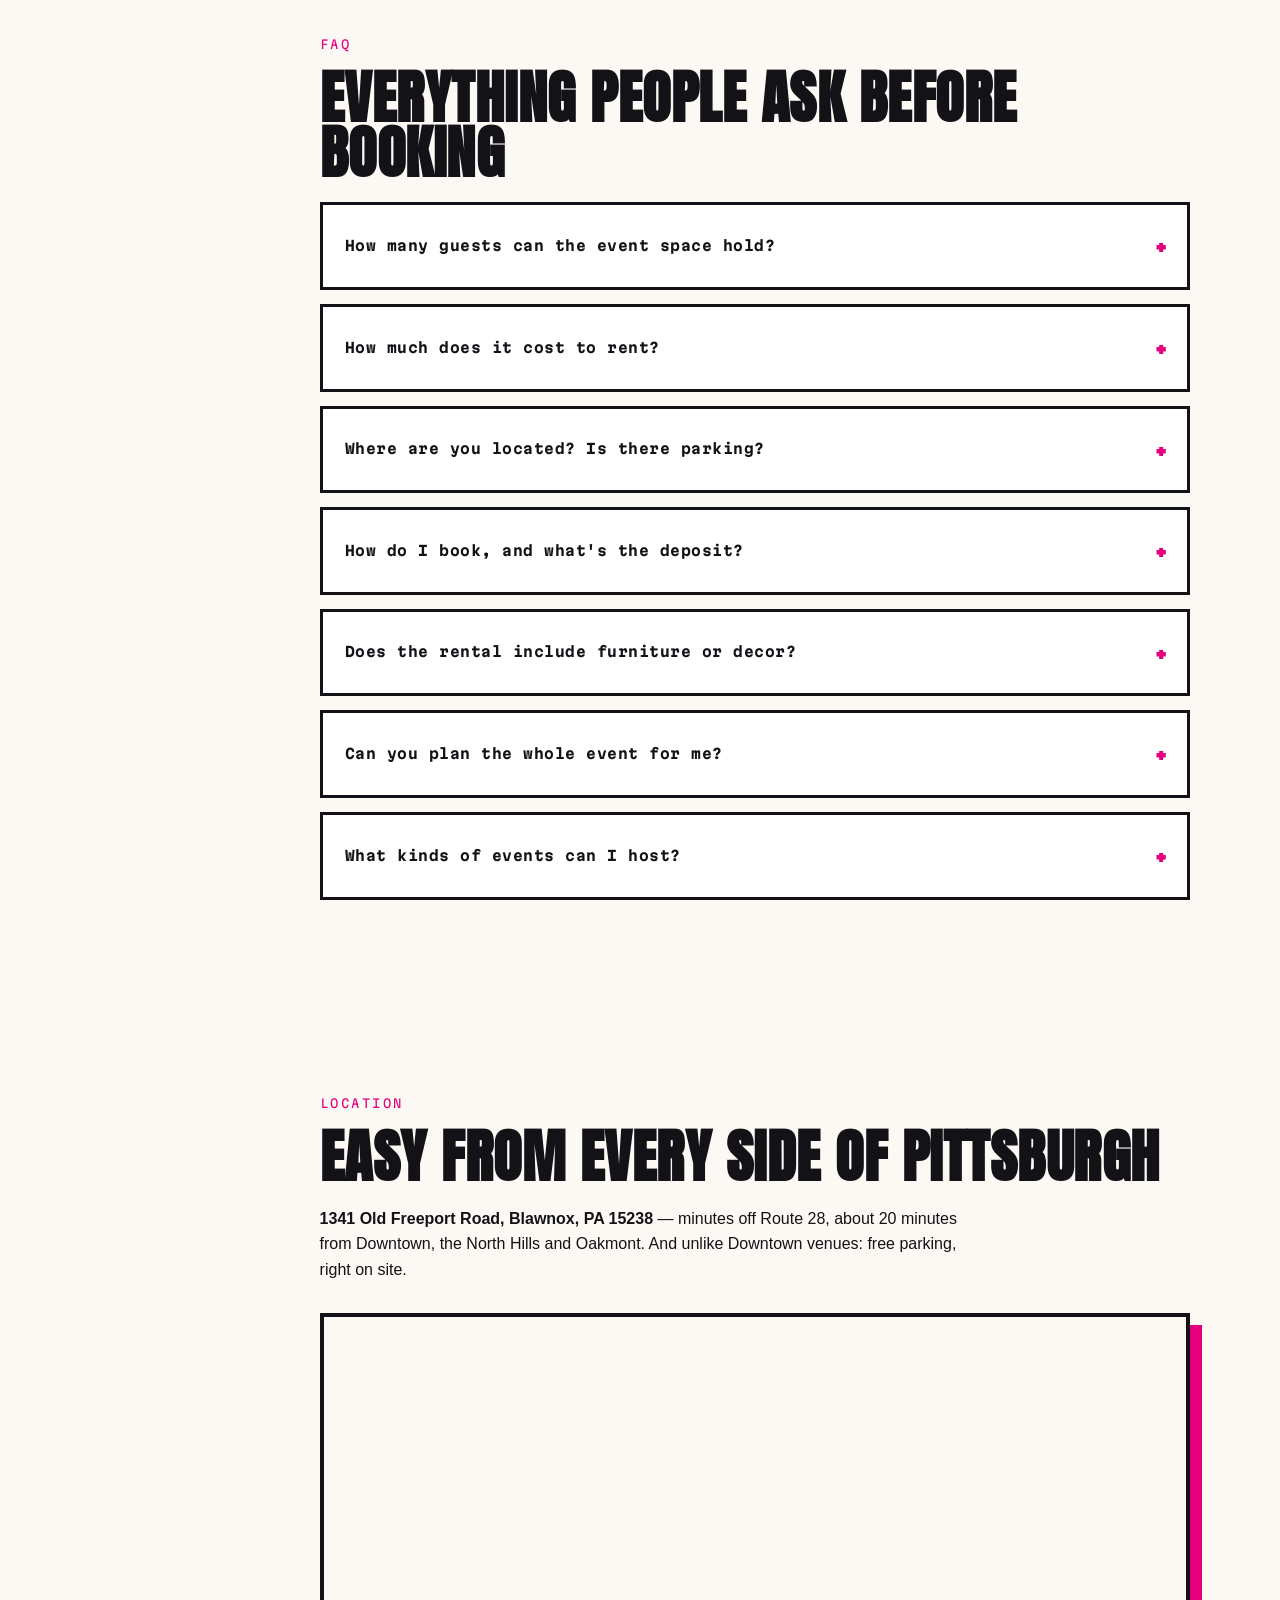
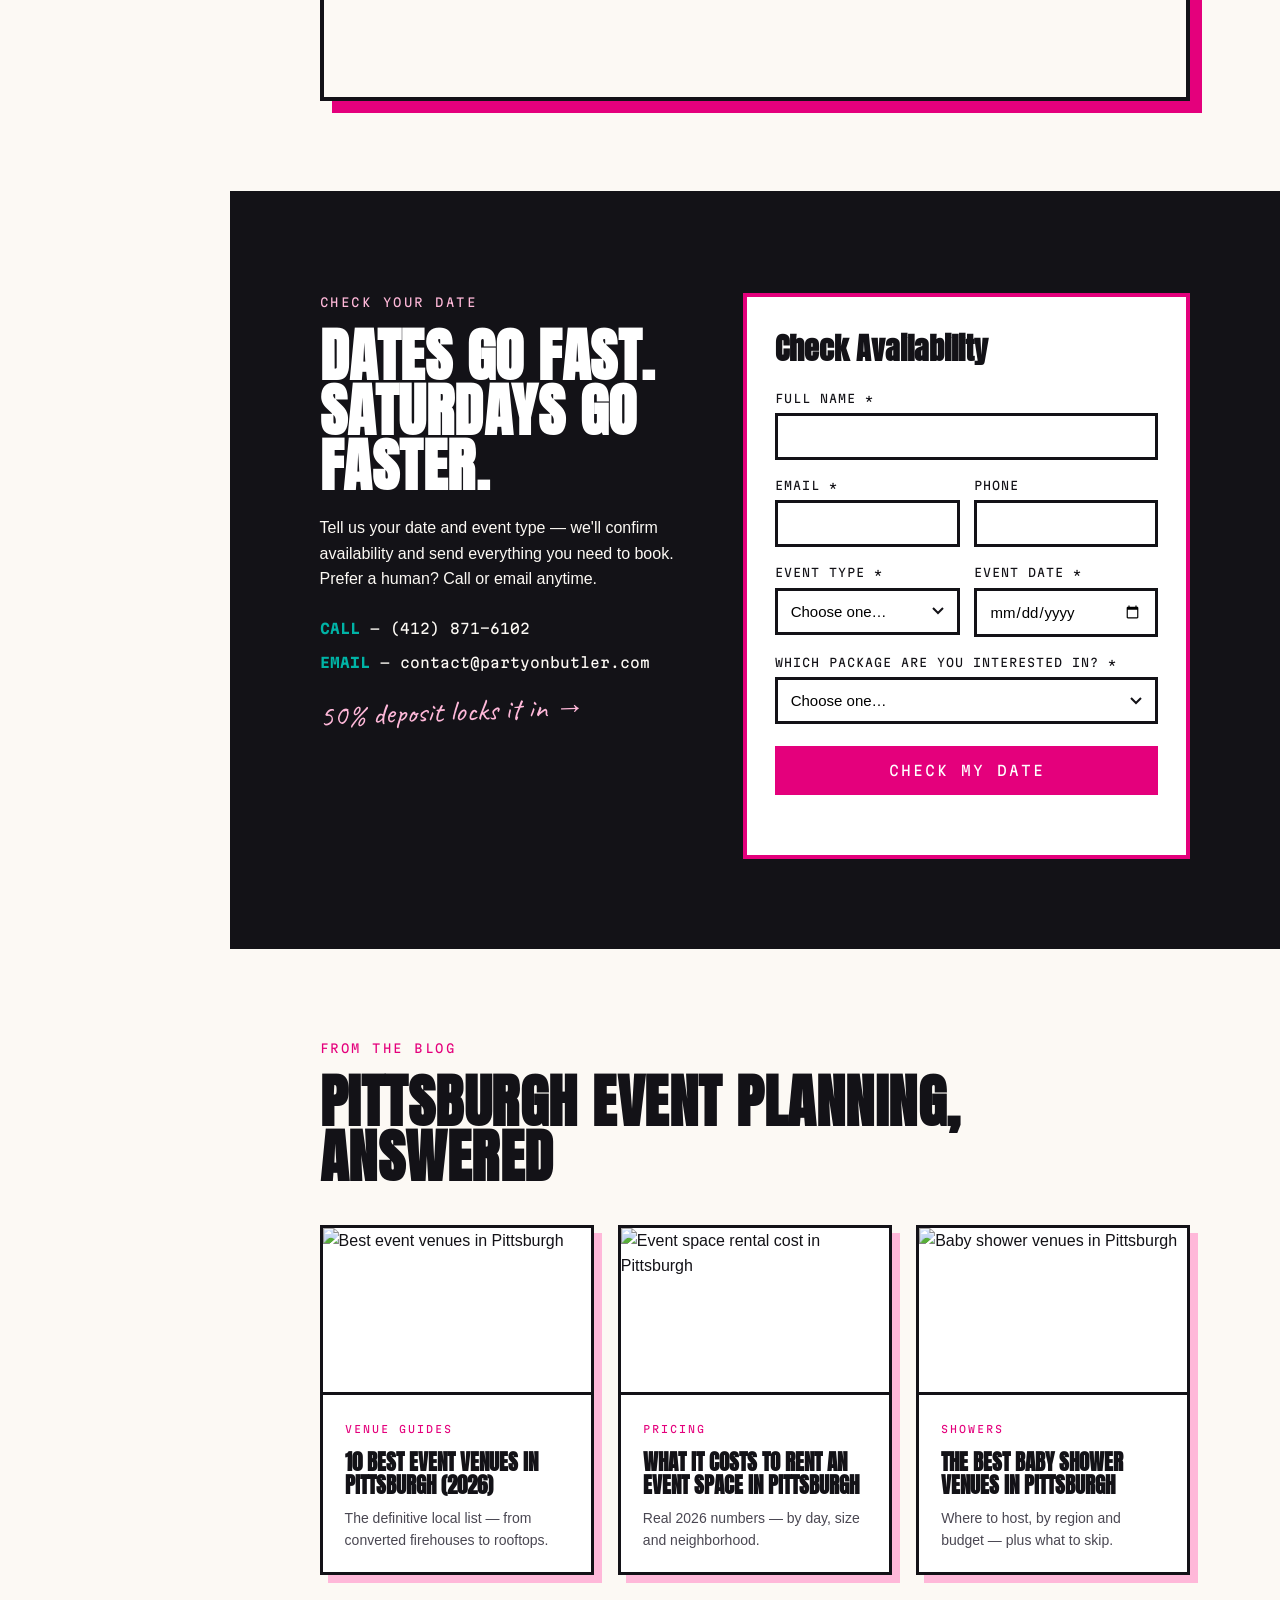
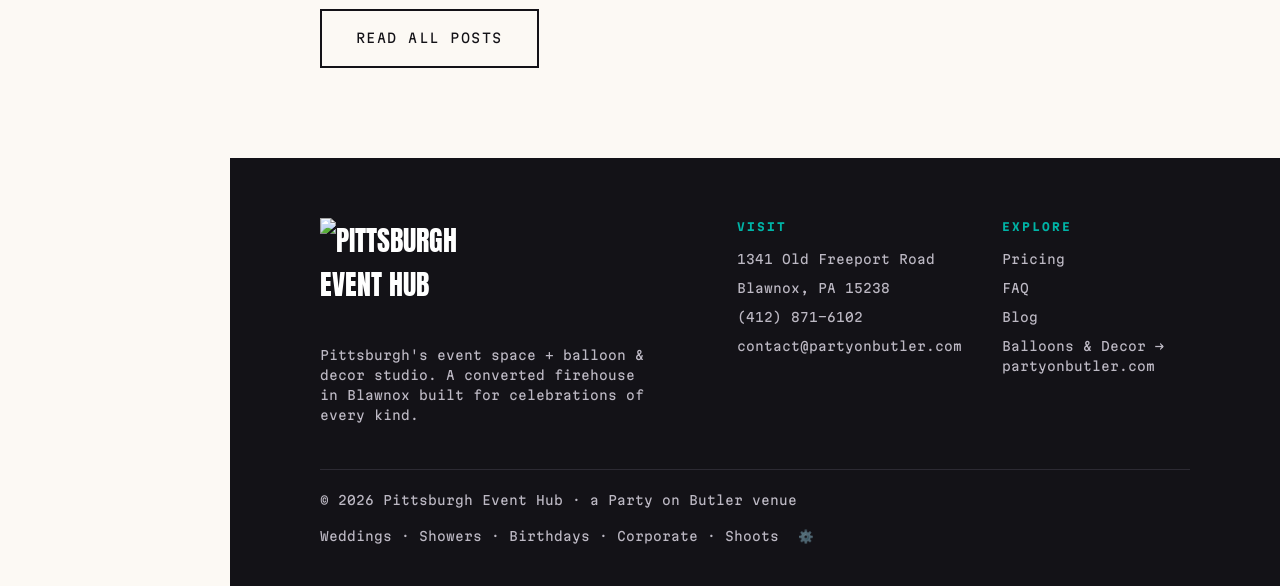
==== commit 2f943f67: "Replace GHL iframe with native booking form wired to ghl-create-contact Co-Authored-By: Claude Fable" ====
--- a/index.html
+++ b/index.html
@@ -320,7 +320,53 @@
       <span class="hand" style="color:var(--pink)">50% deposit locks it in →</span>
     </div>
     <div class="form-frame reveal">
-      <iframe src="https://api.leadconnectorhq.com/widget/survey/W2bJprgLCnw7SujP8SE6" title="Check availability — Party on Butler event space" loading="lazy"></iframe>
+      <form id="bookForm" novalidate>
+        <h3>Check Availability</h3>
+        <label for="bf-name">Full Name *</label>
+        <input id="bf-name" name="full_name" type="text" autocomplete="name" required>
+        <div class="bf-row">
+          <div>
+            <label for="bf-email">Email *</label>
+            <input id="bf-email" name="email" type="email" autocomplete="email" required>
+          </div>
+          <div>
+            <label for="bf-phone">Phone</label>
+            <input id="bf-phone" name="phone" type="tel" autocomplete="tel">
+          </div>
+        </div>
+        <div class="bf-row">
+          <div>
+            <label for="bf-type">Event Type *</label>
+            <select id="bf-type" name="event_type" required>
+              <option value="" selected disabled>Choose one…</option>
+              <option>Birthday Party</option>
+              <option>Baby Shower</option>
+              <option>Bridal Shower</option>
+              <option>Wedding / Reception</option>
+              <option>Graduation Party</option>
+              <option>Corporate Event</option>
+              <option>Photo / Video Shoot</option>
+              <option>Other</option>
+            </select>
+          </div>
+          <div>
+            <label for="bf-date">Event Date *</label>
+            <input id="bf-date" name="event_date" type="date" required>
+          </div>
+        </div>
+        <label for="bf-package">Which package are you interested in? *</label>
+        <select id="bf-package" name="package" required>
+          <option value="" selected disabled>Choose one…</option>
+          <option>Weekday Rental — $1,500 (Mon–Fri)</option>
+          <option>Sunday Rental — $2,000</option>
+          <option>Saturday Rental — $3,000</option>
+          <option>Venue + Decor Package (custom quote)</option>
+          <option>Not sure yet — help me choose</option>
+        </select>
+        <input type="text" name="hp" id="bf-hp" tabindex="-1" autocomplete="off" aria-hidden="true" style="position:absolute;left:-9999px;height:0;width:0;border:0;padding:0">
+        <button type="submit" class="bf-submit" id="bf-submit">Check My Date</button>
+        <p class="bf-msg" id="bf-msg" role="status"></p>
+      </form>
     </div>
   </div>
 </section>
@@ -394,6 +440,42 @@
 const nls=document.querySelectorAll('.side-nav ul a');
 const sio=new IntersectionObserver(es=>es.forEach(e=>{if(e.isIntersecting){nls.forEach(a=>a.classList.toggle('active',a.getAttribute('href')==='#'+e.target.id))}}),{rootMargin:'-40% 0px -50% 0px'});
 secs.forEach(s=>sio.observe(s));
+// booking form -> ghl-create-contact edge function (same pipeline as partyonbutler.com)
+const bf=document.getElementById('bookForm');
+bf.addEventListener('submit',async function(e){
+  e.preventDefault();
+  const msg=document.getElementById('bf-msg'),btn=document.getElementById('bf-submit');
+  if(!bf.reportValidity())return;
+  const full=document.getElementById('bf-name').value.trim();
+  const sp=full.lastIndexOf(' ');
+  const payload={
+    first_name:sp>0?full.slice(0,sp):full,
+    last_name:sp>0?full.slice(sp+1):'',
+    email:document.getElementById('bf-email').value.trim(),
+    phone:document.getElementById('bf-phone').value.trim(),
+    event_type:document.getElementById('bf-type').value,
+    event_date:document.getElementById('bf-date').value,
+    services:document.getElementById('bf-package').value,
+    form_type:'Event Space Booking Form',
+    source:'eventhub-booking-form',
+    hp:document.getElementById('bf-hp').value,
+    page_url:location.href,
+    referrer:document.referrer||'',
+    user_agent:navigator.userAgent
+  };
+  btn.disabled=true;btn.textContent='Sending…';msg.textContent='';
+  try{
+    const r=await fetch('https://klscglvwwzpqozihephe.supabase.co/functions/v1/ghl-create-contact',{
+      method:'POST',headers:{'Content-Type':'application/json'},body:JSON.stringify(payload)});
+    if(!r.ok)throw new Error('HTTP '+r.status);
+    bf.querySelectorAll('input,select,button').forEach(el=>el.disabled=true);
+    btn.textContent='Sent ✓';
+    msg.textContent="Got it! We'll confirm your date shortly — usually within the hour during business hours.";
+  }catch(err){
+    btn.disabled=false;btn.textContent='Check My Date';
+    msg.textContent="Hmm, that didn't go through. Call (412) 871-6102 or email contact@partyonbutler.com and we'll get you booked.";
+  }
+});
 // gallery arrows
 const rail=document.querySelector('.rail');
 document.querySelector('.rail-prev').addEventListener('click',()=>rail.scrollBy({left:-rail.clientWidth*.8,behavior:'smooth'}));
--- a/styles.css
+++ b/styles.css
@@ -165,6 +165,18 @@
 .book .contact-line strong{color:var(--teal)}
 .form-frame{background:var(--white);border:4px solid var(--fuchsia)}
 .form-frame iframe{display:block;width:100%;height:640px;border:0}
+.form-frame form{padding:28px;color:var(--ink)}
+.form-frame h3{font-family:var(--display);font-size:30px;margin-bottom:14px}
+.form-frame label{display:block;font-family:var(--mono);font-size:11.5px;letter-spacing:1px;text-transform:uppercase;margin:16px 0 6px}
+.form-frame input,.form-frame select{width:100%;padding:12px 13px;border:3px solid var(--ink);background:var(--white);font-family:var(--body);font-size:15px;border-radius:0;-webkit-appearance:none;appearance:none}
+.form-frame select{background-image:url("data:image/svg+xml,%3Csvg xmlns='http://www.w3.org/2000/svg' width='12' height='8'%3E%3Cpath d='M1 1l5 5 5-5' stroke='%23131217' stroke-width='2' fill='none'/%3E%3C/svg%3E");background-repeat:no-repeat;background-position:right 13px center}
+.form-frame input:focus,.form-frame select:focus{outline:3px solid var(--fuchsia);outline-offset:-3px}
+.bf-row{display:grid;grid-template-columns:1fr 1fr;gap:14px}
+@media(max-width:600px){.bf-row{grid-template-columns:1fr}}
+.bf-submit{margin-top:22px;width:100%;padding:16px;background:var(--fuchsia);color:var(--white);border:0;font-family:var(--mono);font-size:14px;letter-spacing:2px;text-transform:uppercase;cursor:pointer}
+.bf-submit:hover{background:var(--ink)}
+.bf-submit:disabled{opacity:.75;cursor:default}
+.bf-msg{font-family:var(--mono);font-size:13px;margin-top:14px;min-height:18px}
 @media(max-width:900px){.book-grid{grid-template-columns:1fr}}
 
 /* ---------- blog cards ---------- */
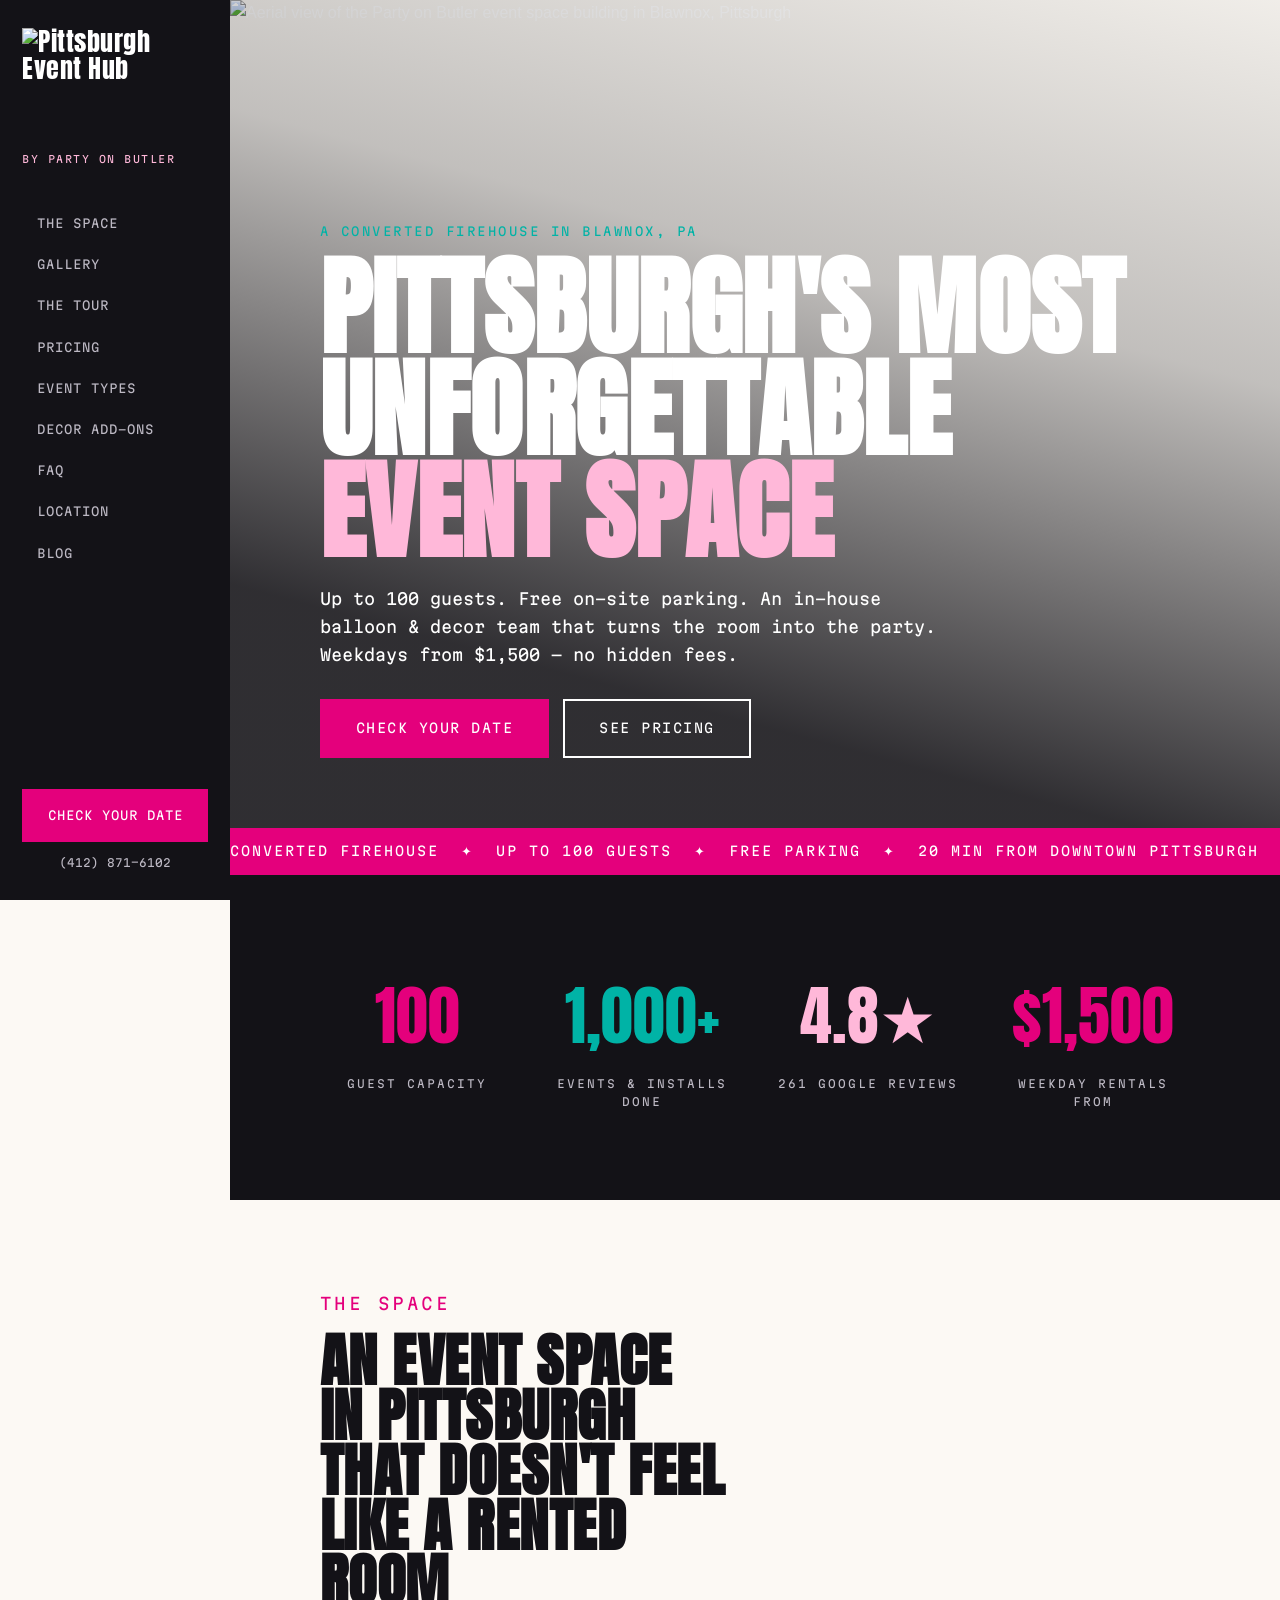
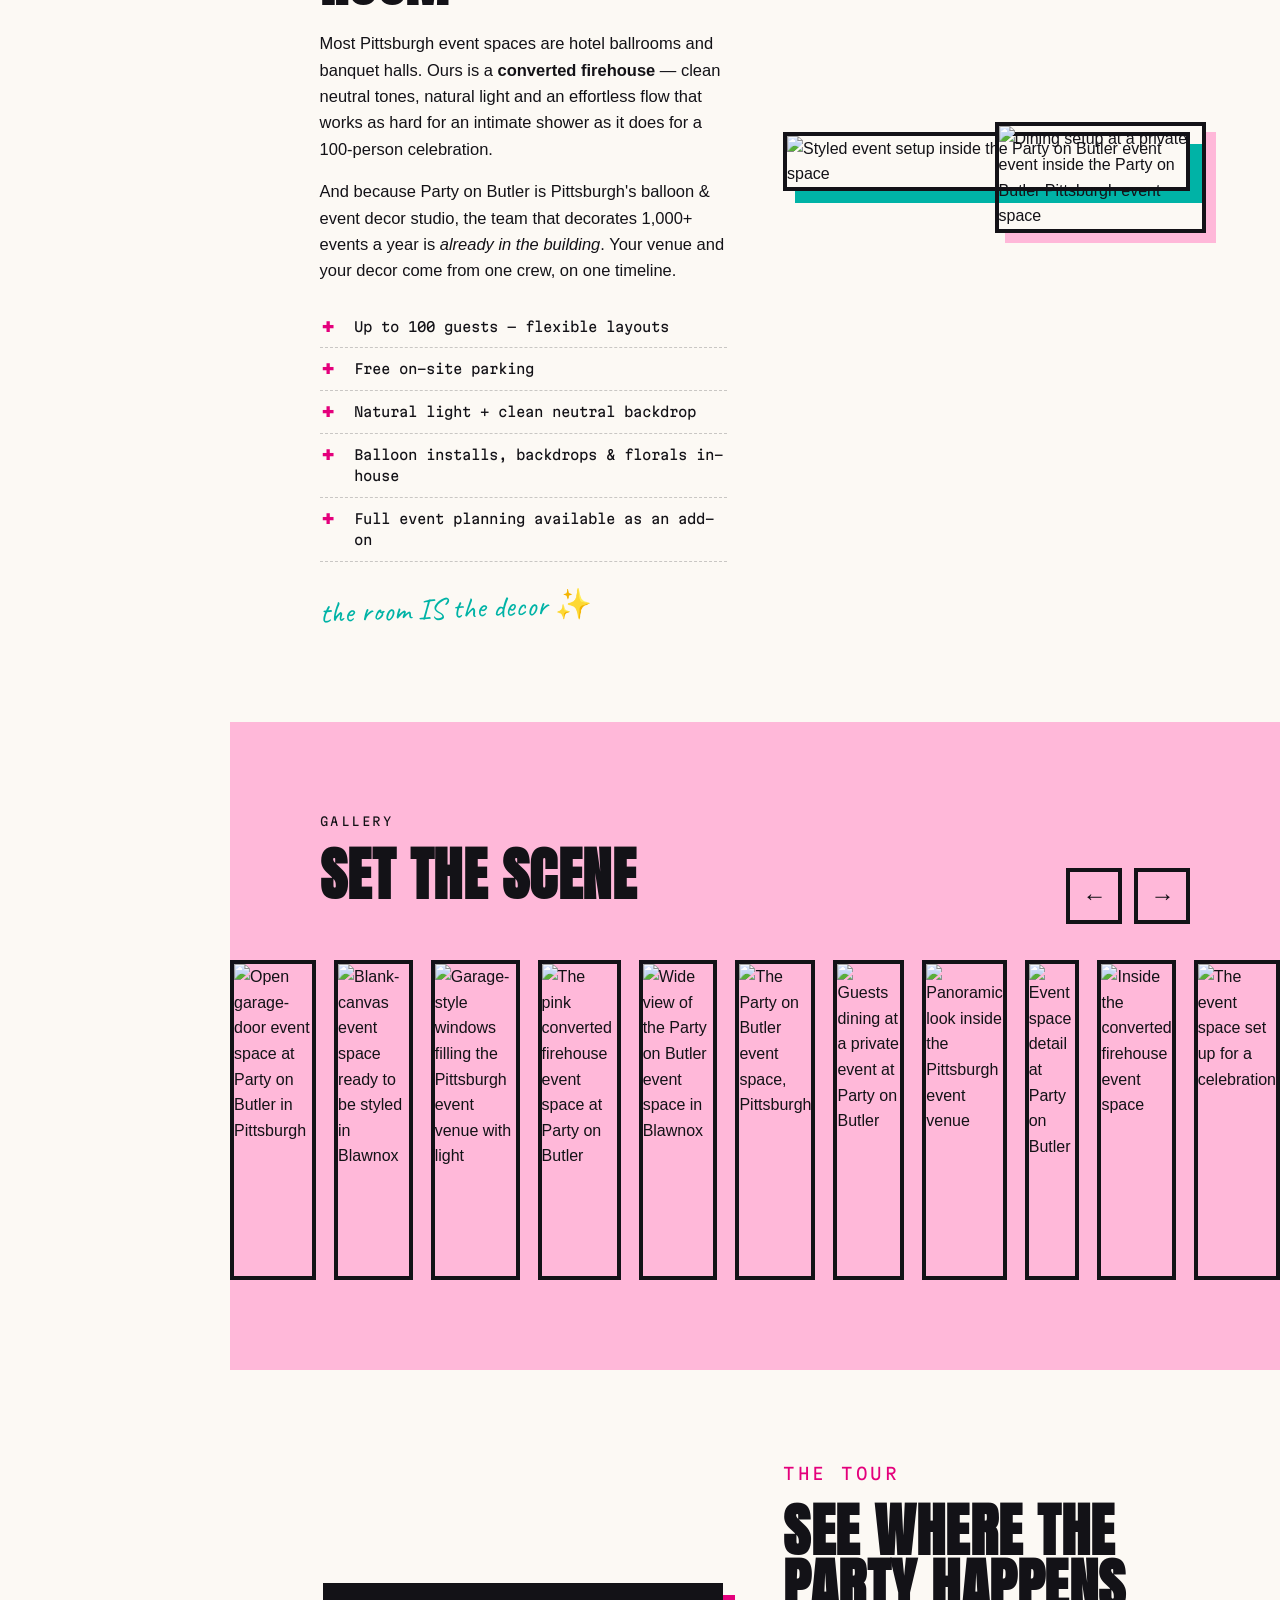
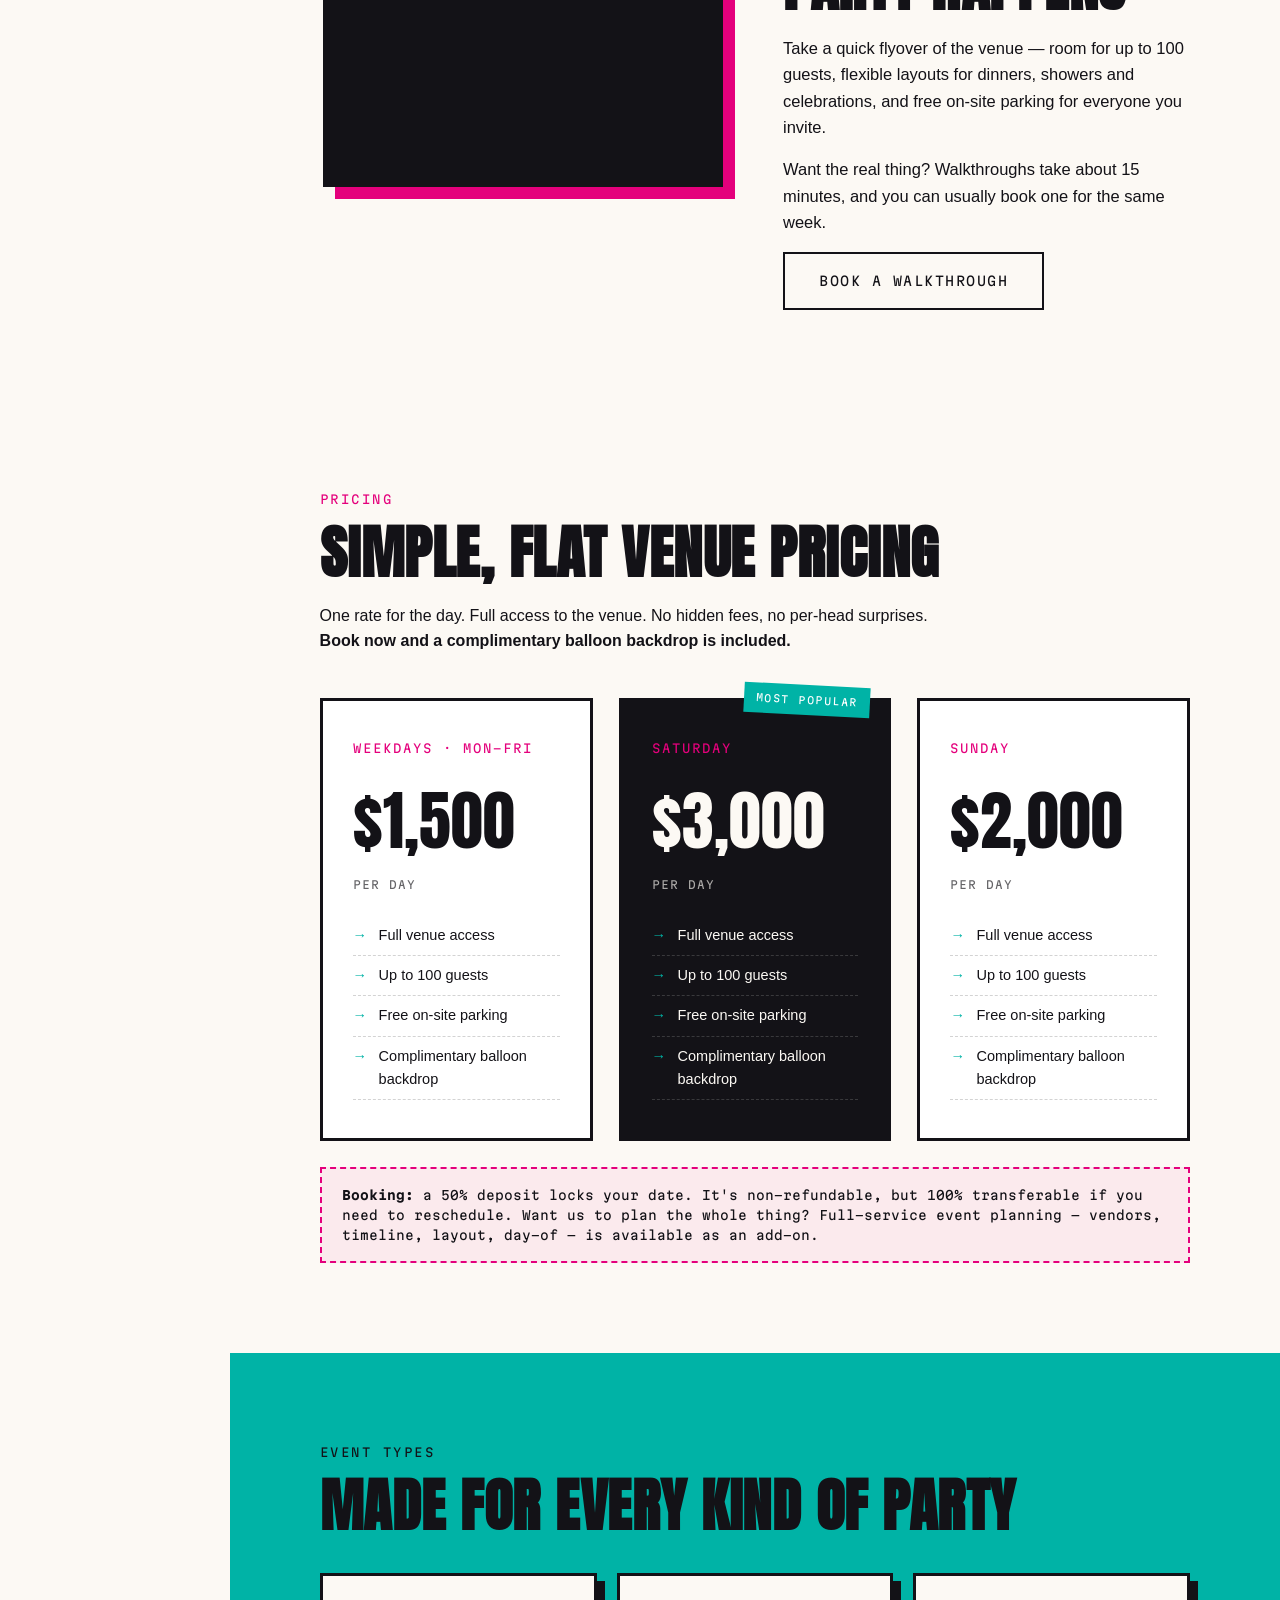
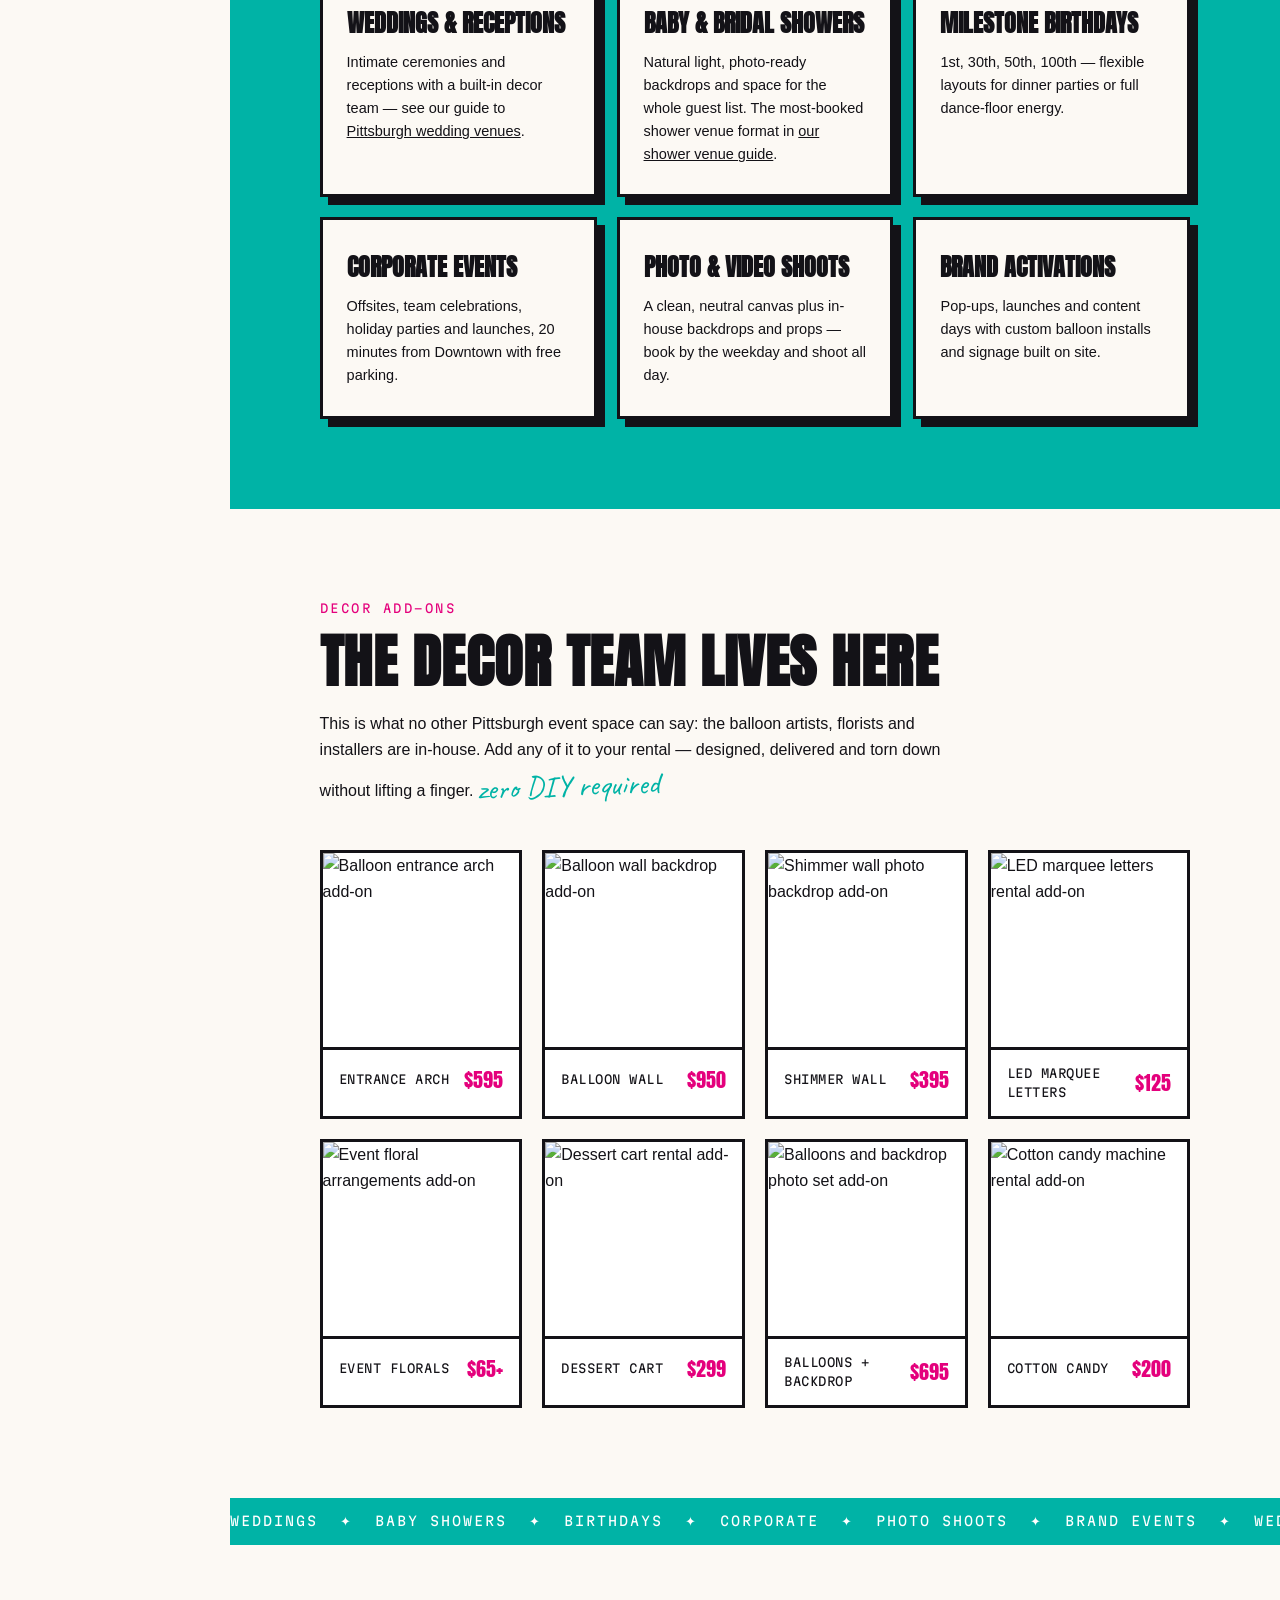
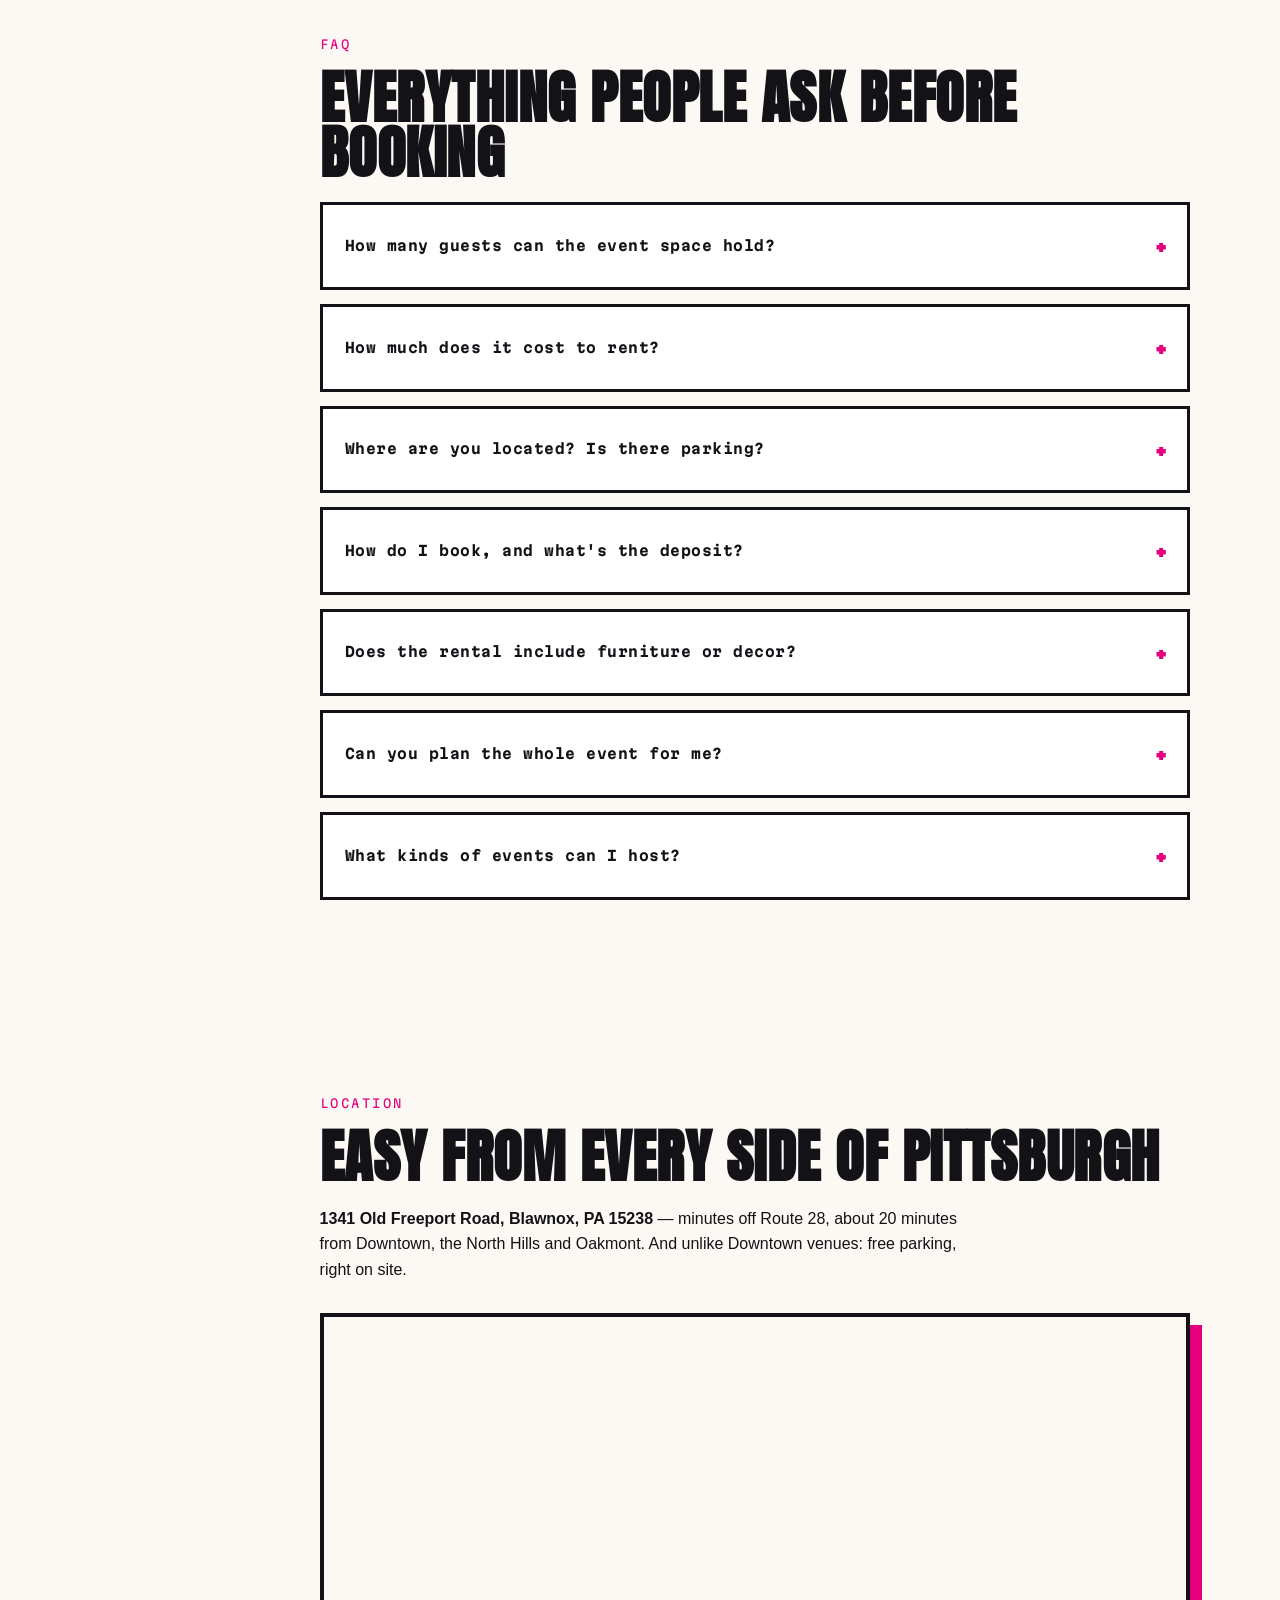
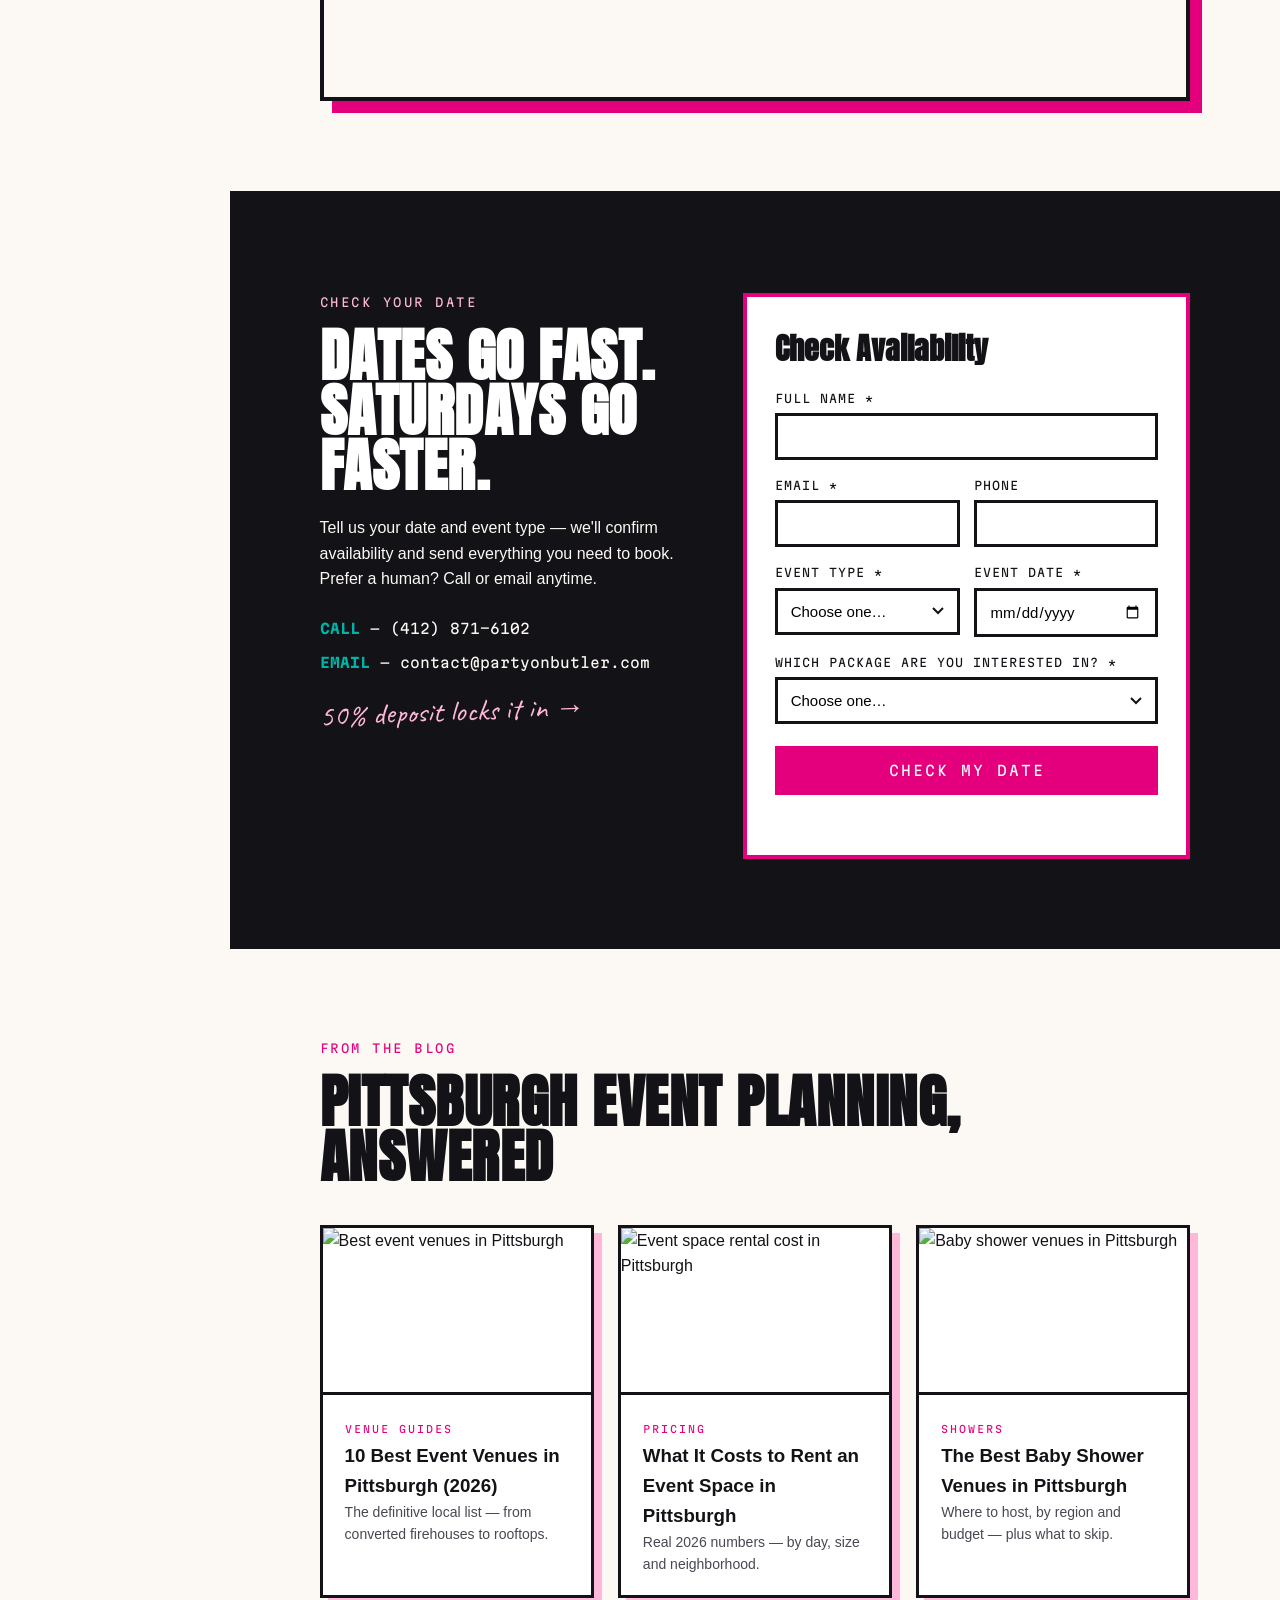
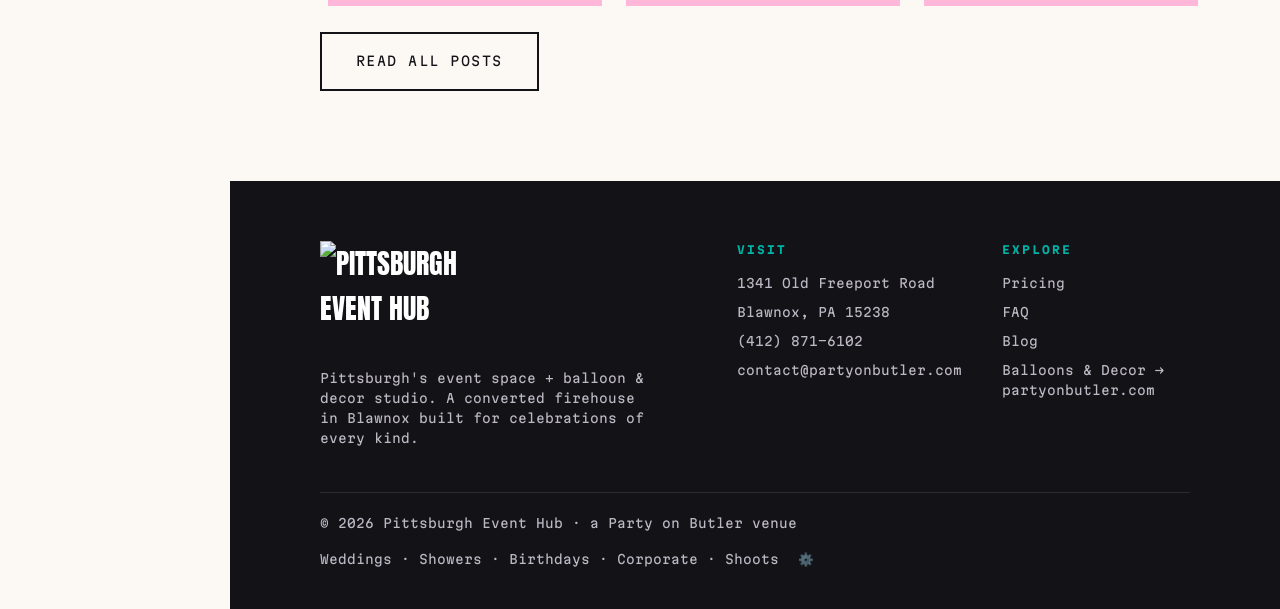
==== commit 0c4860e5: "SEO pass: title lengths, meta descriptions, heading hierarchy Co-Authored-By: Claude Fable 5 <norepl" ====
--- a/index.html
+++ b/index.html
@@ -13,8 +13,8 @@
 </script>
 <meta name="viewport" content="width=device-width,initial-scale=1">
 <link rel="icon" href="data:image/svg+xml,<svg xmlns=%22http://www.w3.org/2000/svg%22 viewBox=%220 0 100 100%22><text y=%22.9em%22 font-size=%2290%22>🎉</text></svg>">
-<title>Pittsburgh Event Space | Converted Firehouse Venue — Pittsburgh Event Hub</title>
-<meta name="description" content="Rent Pittsburgh's most unique event space — a converted firehouse in Blawnox for up to 100 guests. Free parking, in-house balloon &amp; decor team, from $1,500. Weddings, showers, birthdays &amp; corporate events.">
+<title>Pittsburgh Event Space | Converted Firehouse Venue</title>
+<meta name="description" content="Rent Pittsburgh's most unique event space — a converted firehouse in Blawnox for up to 100 guests. Free parking, in-house decor team, weekdays from $1,500.">
 <link rel="canonical" href="https://www.pittsburgheventhub.com/">
 <meta property="og:type" content="website">
 <meta property="og:title" content="Pittsburgh Event Space | Converted Firehouse Venue — Pittsburgh Event Hub">
@@ -398,7 +398,7 @@
       <p style="margin-top:14px;max-width:340px">Pittsburgh's event space + balloon &amp; decor studio. A converted firehouse in Blawnox built for celebrations of every kind.</p>
     </div>
     <div>
-      <h4>Visit</h4>
+      <h3 class="fcol">Visit</h3>
       <ul>
         <li>1341 Old Freeport Road</li>
         <li>Blawnox, PA 15238</li>
@@ -407,7 +407,7 @@
       </ul>
     </div>
     <div>
-      <h4>Explore</h4>
+      <h3 class="fcol">Explore</h3>
       <ul>
         <li><a href="#pricing">Pricing</a></li>
         <li><a href="#faq">FAQ</a></li>
--- a/styles.css
+++ b/styles.css
@@ -186,7 +186,8 @@
 .post-card img{aspect-ratio:16/10;object-fit:cover;border-bottom:3px solid var(--ink)}
 .post-card .pad{padding:20px 22px}
 .post-card .cat{font-family:var(--mono);font-size:10px;letter-spacing:2px;text-transform:uppercase;color:var(--fuchsia)}
-.post-card h3{font-family:var(--display);font-size:21px;text-transform:uppercase;line-height:1.1;margin:10px 0}
+.post-card h2, .post-card .pc-t{text-transform:uppercase}
+.post-card h2{font-family:var(--display);font-size:21px;text-transform:uppercase;line-height:1.1;margin:10px 0}
 .post-card p{font-size:14px;color:#4a4752}
 @media(max-width:900px){.blog-grid{grid-template-columns:1fr}}
 
@@ -215,7 +216,7 @@
 footer .cols{display:grid;grid-template-columns:2fr 1fr 1fr;gap:40px}
 footer .brand{font-family:var(--display);font-size:28px;color:var(--white);text-transform:uppercase}
 footer .brand em{font-style:normal;color:var(--fuchsia)}
-footer h4{font-family:var(--mono);font-size:11px;letter-spacing:2px;text-transform:uppercase;color:var(--teal);margin-bottom:14px}
+footer h3.fcol{font-family:var(--mono);font-size:11px;letter-spacing:2px;text-transform:uppercase;color:var(--teal);margin-bottom:14px}
 footer ul{list-style:none}
 footer li{margin-bottom:9px}
 footer a{color:#bdb9c4;text-decoration:none}
